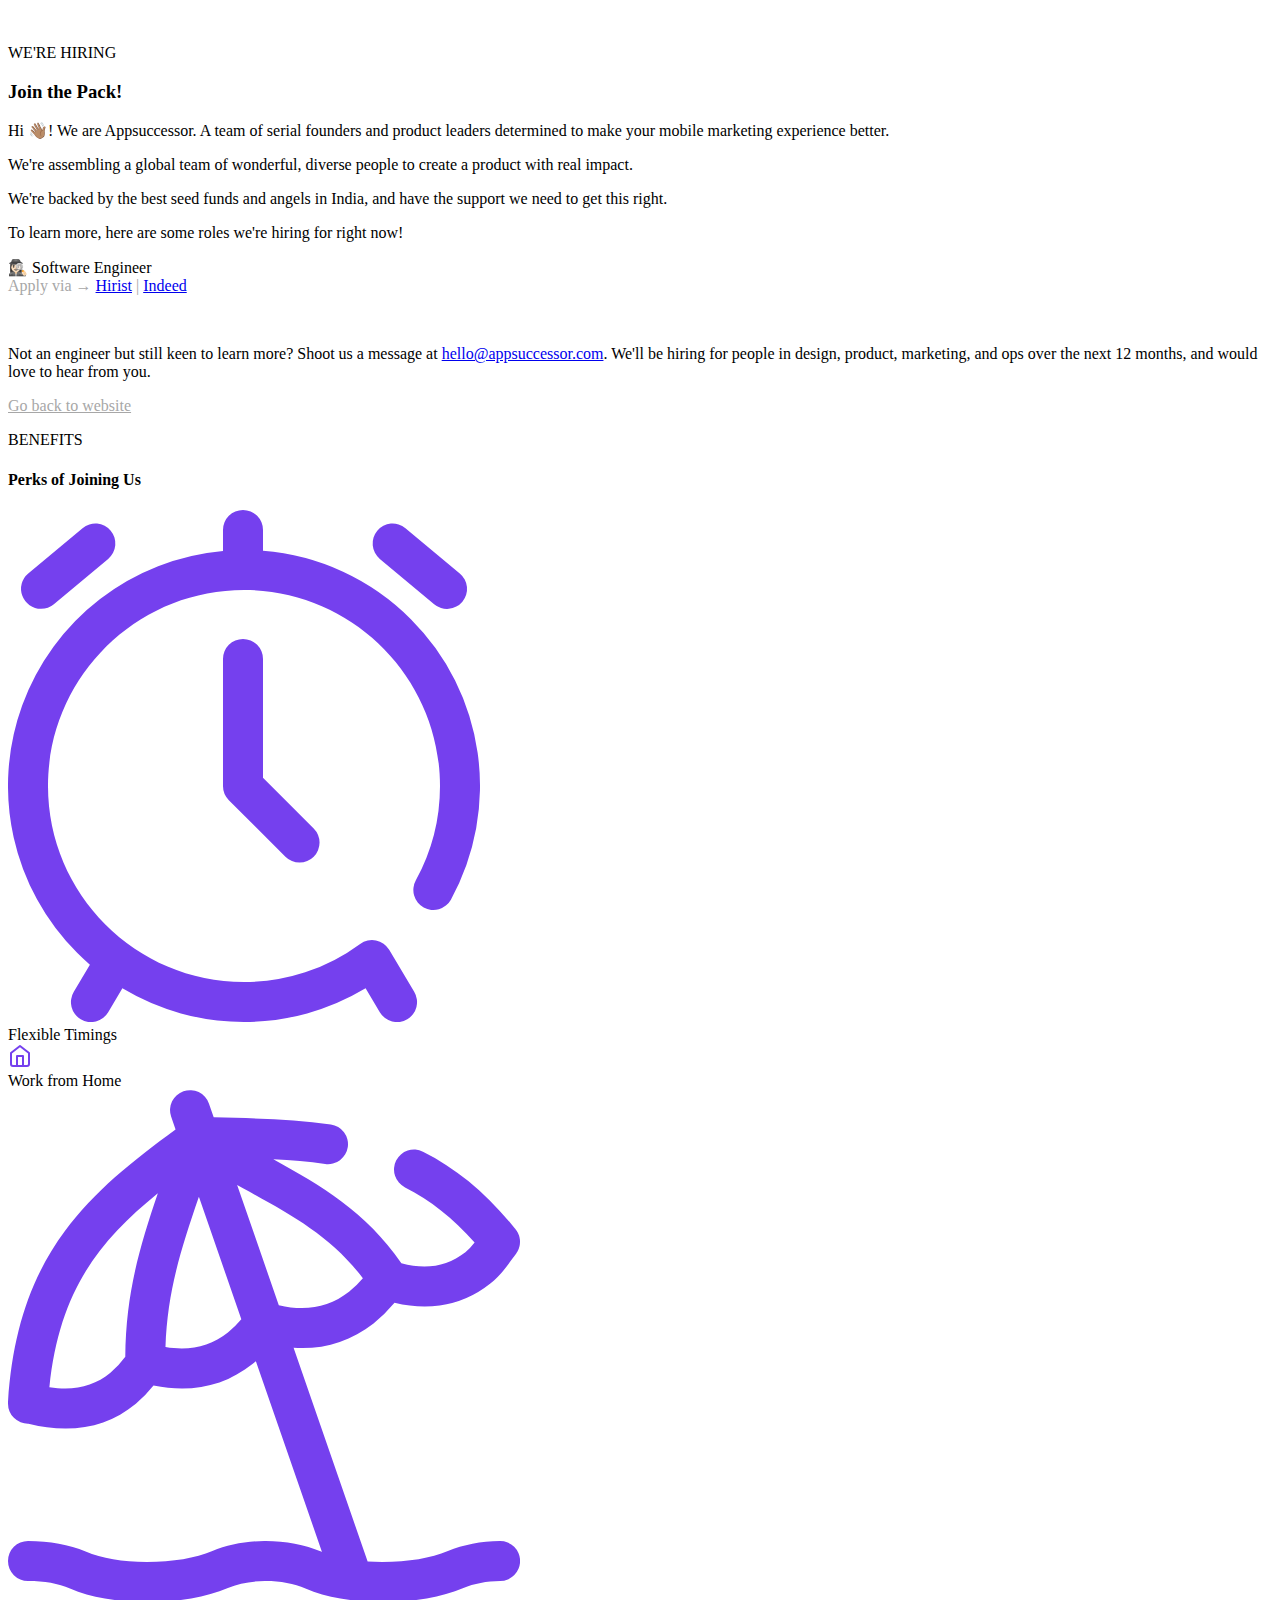
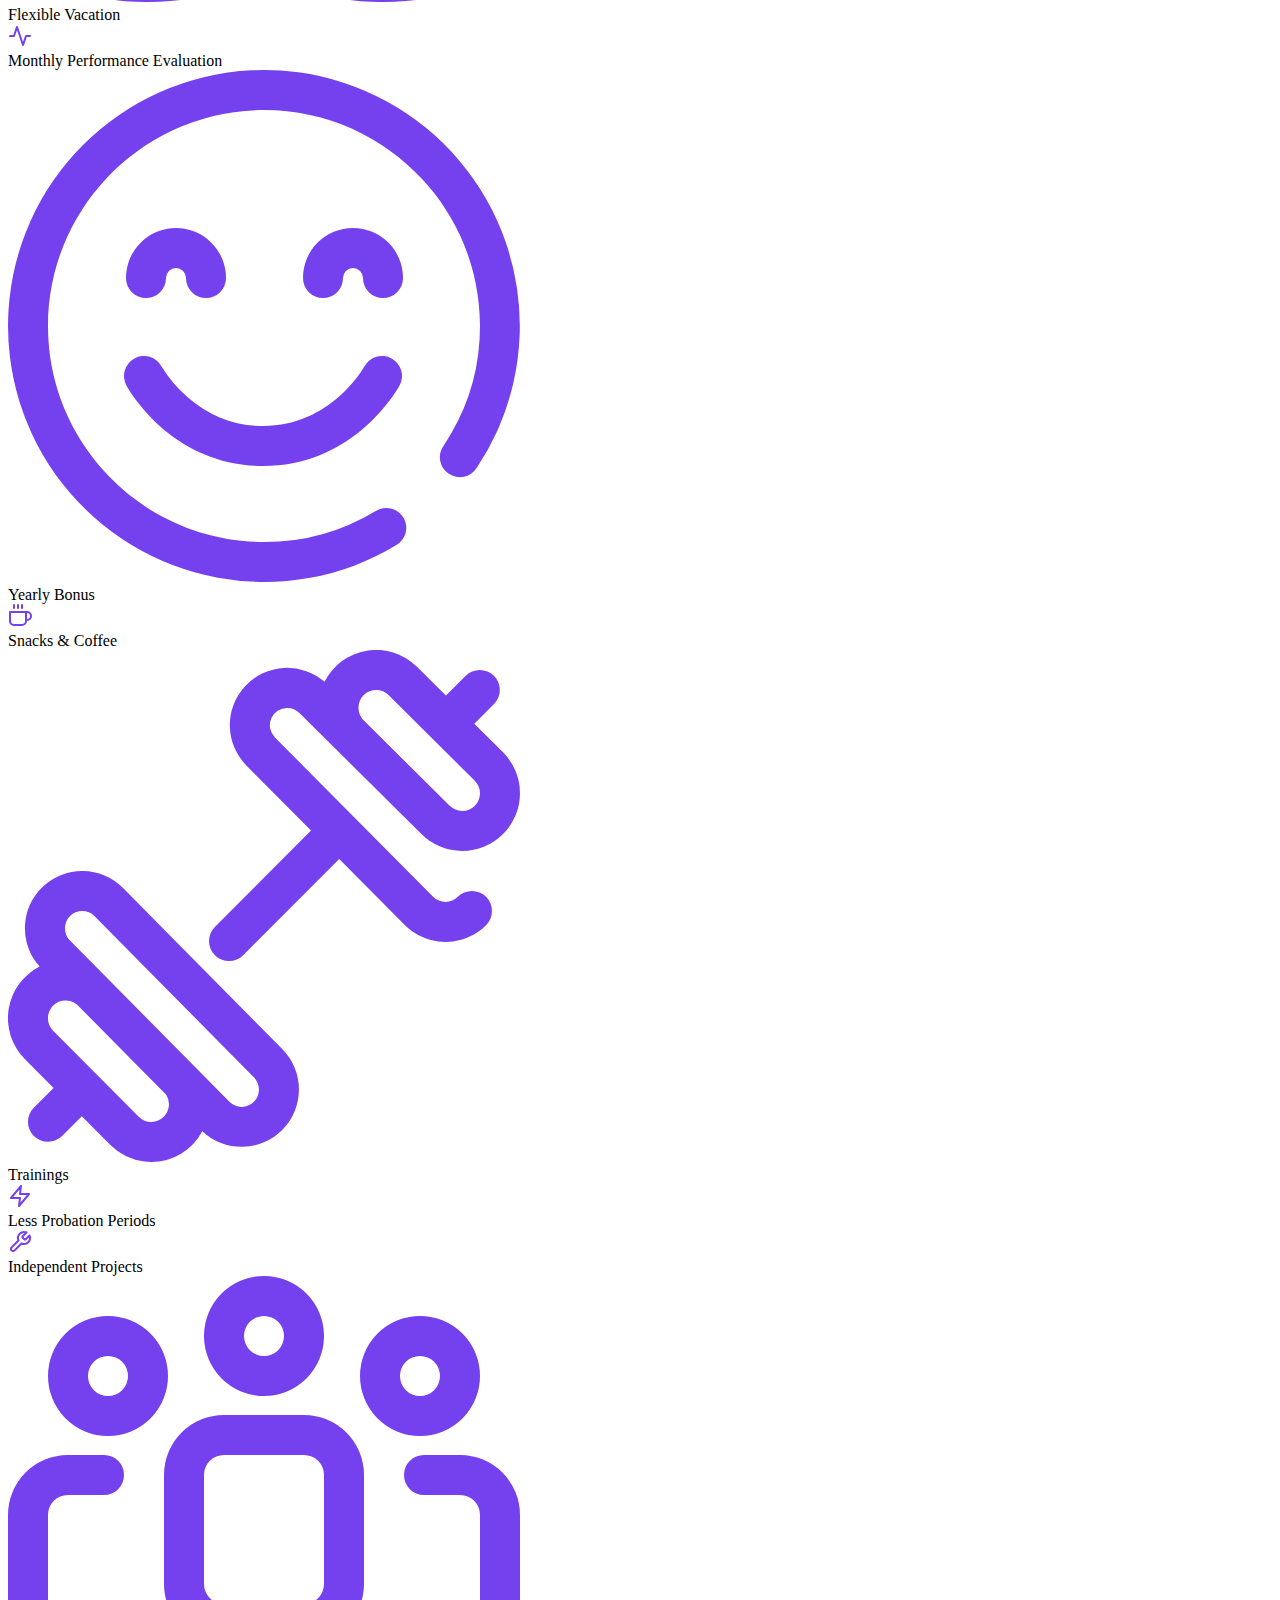
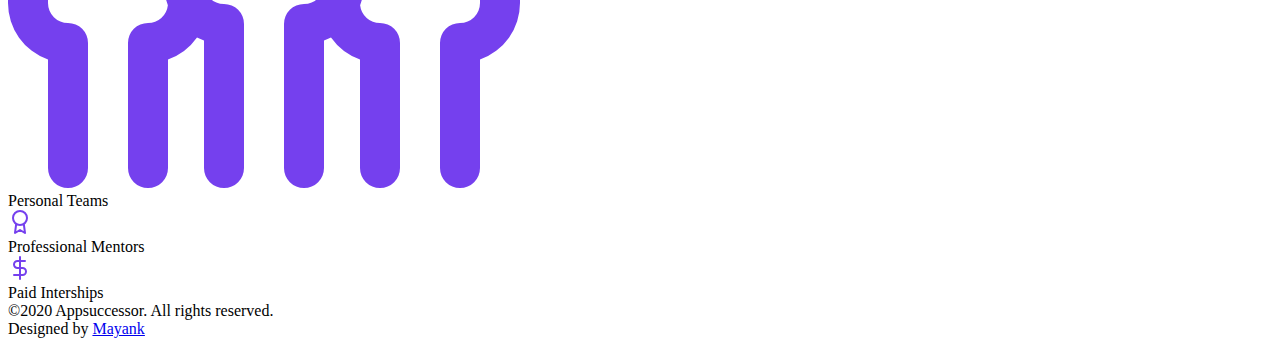
==== jobs.html @ a8750575 "Update jobs.html" ====
<!DOCTYPE html>

<html>
    <head>
        <meta charset="utf-8"/>
        <title>Appsuccessor</title>
        <meta content="Appsuccessor is the fastest way to target and engage audience. Rapidly generating revenue with our Data-Driven Analysis & AI Based Optimization - Top Converting Offers, On-Time High Payouts, Android/iOS Campaigns, Different Ad-Formats, Smart Campaign Links, Flexible Integration and much more." name="description"/>
        <meta content="Appsuccessor  - Mobile Marketing Agency" property="og:title"/>
        <meta content="Appsuccessor is the fastest way to target and engage audience. Rapidly generating revenue with our Data-Driven Analysis & AI Based Optimization - Top Converting Offers, On-Time High Payouts, Android/iOS Campaigns, Different Ad-Formats, Smart Campaign Links, Flexible Integration and much more." property="og:description"/>
        <meta content="width=device-width, initial-scale=1" name="viewport"/>
        <link href="css/ap-stylesheet.css" rel="stylesheet" type="text/css"/>
        <script type="text/javascript">
            WebFont.load({
                google: {
                    families: ["Varela Round:400", "Cabin:regular,500,500italic,600,600italic,700"]
                }
            });
        </script>
        <!--[if lt IE 9]><script src="https://cdnjs.cloudflare.com/ajax/libs/html5shiv/3.7.3/html5shiv.min.js" type="text/javascript"></script><![endif]-->
        <script type="text/javascript">
            !function(o, c) {
                var n = c.documentElement
                  , t = " w-mod-";
                n.className += t + "js",
                ("ontouchstart"in o || o.DocumentTouch && c instanceof DocumentTouch) && (n.className += t + "touch")
            }(window, document);
        </script>
        <link href="images/favicon.webp" rel="shortcut icon" type="image/x-icon"/>
    </head>
    <body>
        <header class="header-nav">
            <div class="lnd_navigation w-nav">
                
                <div class="nav01_container">
                    <div class="nav01_left">
                        <a href="index.html" class="nav01_logo w-nav-brand">
                            <img src="images/logo.svg" width="120" alt="" class="nav01_logo_image"></a>
                            </div>
                                                
                                                    
                </div>
            </div>
            <div class="lnd_navigation_mobile w-nav">
                <div class="nav01_container">
                    <div class="lnd_nav_left">
                            <a href="index.html" aria-current="page" class="nav01_logo w-nav-brand w--current">
                            <img src="images/logo.svg" width="130" alt="" class="lnd_logo_forest"/>
                            </a>
                    </div>
                    
                </div>
            </div>
        </header>
        <div id="S_Demo" class="lnd_heading">
            <div class="te05_avatar_wrap">
                <div class="te05_avatar"></div>
                <div class="te05_avatar_02"></div>
                <div class="te05_avatar_03"></div>
                <div class="te05_avatar_04"></div>
                <div class="te05_avatar_05"></div>
                <div class="te05_avatar_06"></div>
             </div>
        </div>


        <div class="c01">
            <div class="c01_container">
                <div class="c01_block">
                    <div class="c01_title">WE'RE HIRING</div>
                    <h3 class="c01_h3">
                        Join the Pack!</span>
                    </h3>
                    <p class="c01_paragraphB">
                        Hi 👋🏽! We are Appsuccessor. A team of serial founders and product leaders determined to make your mobile marketing experience better.
                    </p>

                    <p class="c01_paragraphM">
                        We're assembling a global team of wonderful, diverse people to create a product with real impact.
                    </p>
                    <p class="c01_paragraphM">
                       We're backed by the best seed funds and angels in India, and have the support we need to get this right.
                    </p>
                    <p class="c01_paragraphM">
                        To learn more, here are some roles we're hiring for right now!
                        <p class="c01_paragraphS">
                            🕵🏻‍♀️ Software Engineer<br>
                            <span style="color: #a7a7a7">Apply via →</style> 
                            <span style="color: #a7a7a7"><a href="https://www.hirist.com/j/appsuccessor-software-engineer-javapython-0-1-yrs-639704">Hirist</a></span> | 
                            <span style="color: #a7a7a7"><a href="https://www.indeed.co.in/job/software-engineer-a14e83ed7983f38f">Indeed</a></span>
                            </p>
                        </p>
                    </p>

                    <br>
                    <p class="c01_paragraph">
                        Not an engineer but still keen to learn more? Shoot us a message at <a href="mailto: hello@appsuccessor.com">hello@appsuccessor.com</a>. We'll be hiring for people in design, product, marketing, and ops over the next 12 months, and would love to hear from you.
                     </p> 
                     <p class="c01_paragraph">
                        <a href="mailto: hello@appsuccessor.com" style="color: #a7a7a7">Go back to website</a>
                     </p> 

                     
                </div>
            </div>
        </div>


        
        <div class="fe09">
            <div class="fe09_container">
                <div class="fe08_title_wrap">
                    <div class="fe09_title">BENEFITS</div>
                    <h4 class="fe09_h4">Perks of Joining Us</h4>
                </div>
                    <div class="fe09_wrap">
                        <div class="fe09_column">
                            <div class="fe09_item_wrap">
                                <img src="images/clock.svg" alt="" class="fe09_icon">
                                <div class="fe09_text">Flexible Timings</div>
                            </div>
                            <div class="fe09_item_wrap">
                                <img src="images/home.svg" alt="" class="fe09_icon">
                                <div class="fe09_text">Work from Home<br></div>
                            </div>
                            <div class="fe09_item_wrap">
                                <img src="images/umbrella.svg" alt="" class="fe09_icon">
                                <div class="fe09_text">Flexible Vacation<br></div>
                            </div>
                            <div class="fe09_item_wrap">
                                <img src="images/activity.svg" alt="" class="fe09_icon">
                                <div class="fe09_text">Monthly Performance Evaluation<br></div>
                            </div>
                        </div>
                        <div class="fe09_column">
                            <div class="fe09_item_wrap">
                            <img src="images/happy.svg" alt="" class="fe09_icon">
                            <div class="fe09_text">Yearly Bonus<br></div>
                        </div>
                        <div class="fe09_item_wrap">
                            <img src="images/coffee.svg" alt="" class="fe09_icon">
                            <div class="fe09_text">Snacks & Coffee<br></div>
                        </div>
                        <div class="fe09_item_wrap">
                            <img src="images/gym.svg" alt="" class="fe09_icon">
                            <div class="fe09_text">Trainings<br></div>
                        </div>
                        <div class="fe09_item_wrap">
                            <img src="images/zap.svg" alt="" class="fe09_icon">
                            <div class="fe09_text">Less Probation Periods<br></div>
                        </div>
                    </div>
                        <div class="fe09_column">
                            <div class="fe09_item_wrap">
                                <img src="images/tool.svg" alt="" class="fe09_icon">
                                <div class="fe09_text">Independent Projects<br></div>
                            </div>
                            <div class="fe09_item_wrap">
                                <img src="images/leader.svg" alt="" class="fe09_icon">
                                <div class="fe09_text">Personal Teams</div>
                            </div>
                            <div class="fe09_item_wrap">
                                <img src="images/award.svg" alt="" class="fe09_icon">
                                <div class="fe09_text">Professional Mentors<br></div>
                            </div>
                            <div class="fe09_item_wrap">
                                <img src="images/money.svg" alt="" class="fe09_icon">
                                <div class="fe09_text">Paid Interships<br></div>
                            </div>
                        </div>
                    </div>
                </div>
            </div>
        <div class="f09">
            <div class="f11_copy_text">©2020 Appsuccessor. All rights reserved.<br>Designed by <a href="www.behance.net/mynkdotpng" class="f11_copy_text">Mayank</a></div>
        </div>
        <!--[if lte IE 9]><script src="//cdnjs.cloudflare.com/ajax/libs/placeholders/3.0.2/placeholders.min.js"></script><![endif]-->
    </body>
</html>
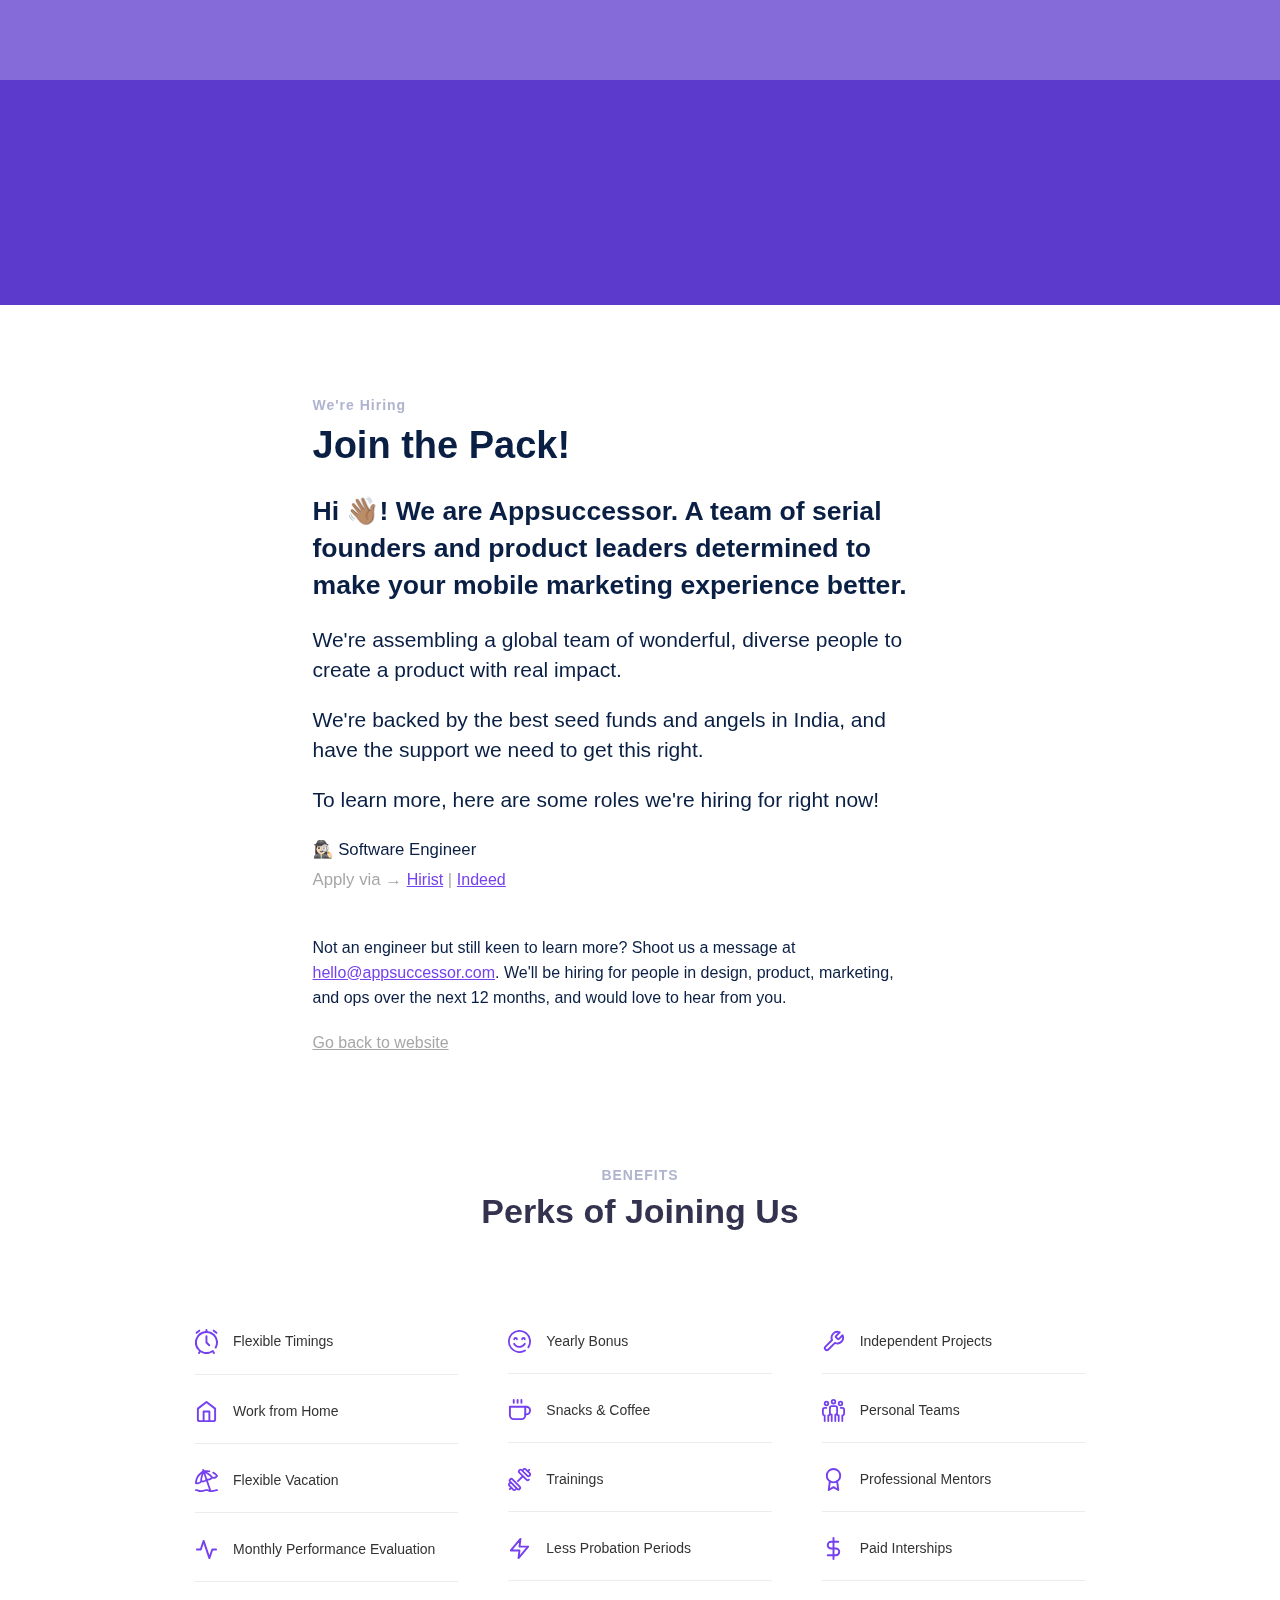
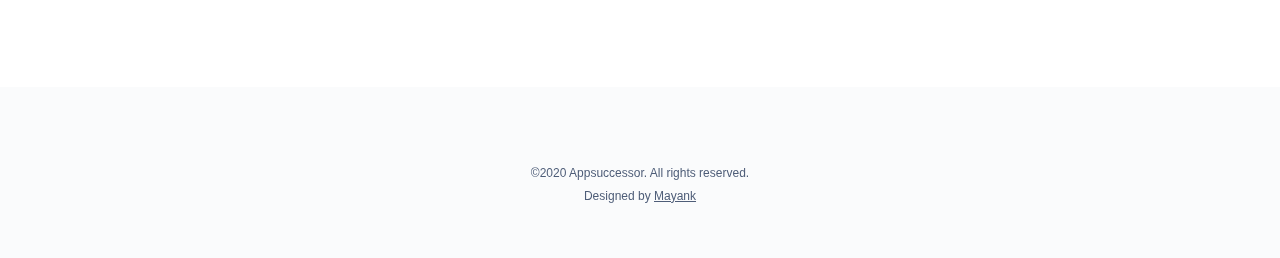
==== commit e4793ff8: "Update jobs.html" ====
--- a/jobs.html
+++ b/jobs.html
@@ -66,7 +66,7 @@
         <div class="c01">
             <div class="c01_container">
                 <div class="c01_block">
-                    <div class="c01_title">WE'RE HIRING</div>
+                    <div class="c01_title">We're Hiring</div>
                     <h3 class="c01_h3">
                         Join the Pack!</span>
                     </h3>
--- a/css/ap-stylesheet.css
+++ b/css/ap-stylesheet.css
@@ -0,0 +1,31296 @@
+
+html
+{
+  scroll-behavior: smooth;
+  font-family:sans-serif;
+  -ms-text-size-adjust:100%;
+  -webkit-text-size-adjust:100%
+}
+body
+{
+  margin:0}article,aside,details,figcaption,figure,footer,header,hgroup,main,menu,nav,section,summary{display:block}audio,canvas,progress,video{display:inline-block;vertical-align:baseline}audio:not([controls]){display:none;height:0}[hidden],template{display:none}a{background-color:transparent}a:active,a:hover{outline:0}abbr[title]{border-bottom:1px dotted}b,strong{font-weight:bold}dfn{font-style:italic}h1{font-size:2em;margin:.67em 0}mark{background:#ff0;color:#000}small{font-size:80%}sub,sup{font-size:75%;line-height:0;position:relative;vertical-align:baseline}sup{top:-0.5em}sub{bottom:-0.25em}img{border:0}svg:not(:root){overflow:hidden}figure{margin:1em 40px}hr{box-sizing:content-box;height:0}pre{overflow:auto}code,kbd,pre,samp{font-family:monospace,monospace;font-size:1em}button,input,optgroup,select,textarea{color:inherit;font:inherit;margin:0}button{overflow:visible}button,select{text-transform:none}button,html input[type="button"],input[type="reset"]{-webkit-appearance:button;cursor:pointer}button[disabled],html input[disabled]{cursor:default}button::-moz-focus-inner,input::-moz-focus-inner{border:0;padding:0}input{line-height:normal}input[type="checkbox"],input[type="radio"]{box-sizing:border-box;padding:0}input[type="number"]::-webkit-inner-spin-button,input[type="number"]::-webkit-outer-spin-button{height:auto}input[type="search"]{-webkit-appearance:none}input[type="search"]::-webkit-search-cancel-button,input[type="search"]::-webkit-search-decoration{-webkit-appearance:none}fieldset{border:1px solid #c0c0c0;margin:0 2px;padding:.35em .625em .75em}legend{border:0;padding:0}textarea{overflow:auto}optgroup{font-weight:bold}table{border-collapse:collapse;border-spacing:0}td,th{padding:0}
+
+/* ==========================================================================
+   Start of base Webflow CSS - If you're looking for some ultra-clean CSS, skip the boilerplate and see the unminified code below.
+   ========================================================================== */
+@font-face
+{
+  font-family: 'Material Icons';
+  font-style: normal;
+  font-weight: 400;
+  src: url(https://fonts.gstatic.com/s/materialicons/v55/flUhRq6tzZclQEJ-Vdg-IuiaDsNc.woff2) format('woff2');
+}
+[class^="w-icon-"],
+[class*=" w-icon-"]
+{
+  font-family:'webflow-icons' !important;speak:none;
+  font-style:normal;
+  font-weight:normal;
+  font-variant:normal;
+  text-transform:none;
+  line-height:1;
+  -webkit-font-smoothing:antialiased;
+  -moz-osx-font-smoothing:grayscale
+}
+.w-icon-slider-right:before{content:"\e600"}
+.w-icon-slider-left:before{content:"\e601"}
+.w-icon-nav-menu:before{content:"\e602"}
+.w-icon-arrow-down:before,
+.w-icon-dropdown-toggle:before{content:"\e603"}
+.w-icon-file-upload-remove:before{content:"\e900"}
+.w-icon-file-upload-icon:before{content:"\e903"}
+*
+{
+  -webkit-box-sizing:border-box;-moz-box-sizing:border-box;box-sizing:border-box
+}
+html{height:100%}
+body{margin:0;min-height:100%;background-color:#fff;font-family:Arial,sans-serif;font-size:14px;line-height:20px;color:#333}
+img{max-width:100%;vertical-align:middle;display:inline-block}
+html.w-mod-touch *{background-attachment:scroll !important}
+.w-block{display:block}
+.w-inline-block{max-width:100%;display:inline-block}
+.w-clearfix:before,
+.w-clearfix:after{content:" ";display:table;grid-column-start:1;grid-row-start:1;grid-column-end:2;grid-row-end:2}
+.w-clearfix:after{clear:both}
+.w-hidden{display:none}
+.w-button{display:inline-block;padding:9px 15px;background-color:#3898EC;color:white;border:0;line-height:inherit;text-decoration:none;cursor:pointer;border-radius:0}input.w-button{-webkit-appearance:button}html[data-w-dynpage] [data-w-cloak]{color:transparent !important}.w-webflow-badge,.w-webflow-badge *{position:static;left:auto;top:auto;right:auto;bottom:auto;z-index:auto;display:block;visibility:visible;overflow:visible;overflow-x:visible;overflow-y:visible;box-sizing:border-box;width:auto;height:auto;max-height:none;max-width:none;min-height:0;min-width:0;margin:0;padding:0;float:none;clear:none;border:0 none transparent;border-radius:0;background:none;background-image:none;background-position:0 0;background-size:auto auto;background-repeat:repeat;background-origin:padding-box;background-clip:border-box;background-attachment:scroll;background-color:transparent;box-shadow:none;opacity:1;transform:none;transition:none;direction:ltr;font-family:inherit;font-weight:inherit;color:inherit;font-size:inherit;line-height:inherit;font-style:inherit;font-variant:inherit;text-align:inherit;letter-spacing:inherit;text-decoration:inherit;text-indent:0;text-transform:inherit;list-style-type:disc;text-shadow:none;font-smoothing:auto;vertical-align:baseline;cursor:inherit;white-space:inherit;word-break:normal;word-spacing:normal;word-wrap:normal}.w-webflow-badge{position:fixed !important;display:inline-block !important;visibility:visible !important;z-index:2147483647 !important;top:auto !important;right:12px !important;bottom:12px !important;left:auto !important;color:#AAADB0 !important;background-color:#fff !important;border-radius:3px !important;padding:6px 8px 6px 6px !important;font-size:12px !important;opacity:1 !important;line-height:14px !important;text-decoration:none !important;transform:none !important;margin:0 !important;width:auto !important;height:auto !important;overflow:visible !important;white-space:nowrap;box-shadow:0 0 0 1px rgba(0,0,0,0.1),0 1px 3px rgba(0,0,0,0.1);cursor:pointer}.w-webflow-badge>img{display:inline-block !important;visibility:visible !important;opacity:1 !important;vertical-align:middle !important}h1,h2,h3,h4,h5,h6{font-weight:bold;margin-bottom:10px}h1{font-size:38px;line-height:44px;margin-top:20px}h2{font-size:32px;line-height:36px;margin-top:20px}h3{font-size:24px;line-height:30px;margin-top:20px}h4{font-size:18px;line-height:24px;margin-top:10px}h5{font-size:14px;line-height:20px;margin-top:10px}h6{font-size:12px;line-height:18px;margin-top:10px}p{margin-top:0;margin-bottom:10px}blockquote{margin:0 0 10px 0;padding:10px 20px;border-left:5px solid #E2E2E2;font-size:18px;line-height:22px}figure{margin:0;margin-bottom:10px}figcaption{margin-top:5px;text-align:center}ul,ol{margin-top:0;margin-bottom:10px;padding-left:40px}.w-list-unstyled{padding-left:0;list-style:none}.w-embed:before,.w-embed:after{content:" ";display:table;grid-column-start:1;grid-row-start:1;grid-column-end:2;grid-row-end:2}.w-embed:after{clear:both}.w-video{width:100%;position:relative;padding:0}.w-video iframe,.w-video object,.w-video embed{position:absolute;top:0;left:0;width:100%;height:100%}fieldset{padding:0;margin:0;border:0}button,html input[type="button"],input[type="reset"]{border:0;cursor:pointer;-webkit-appearance:button}.w-form{margin:0 0 15px}.w-form-done{display:none;padding:20px;text-align:center;background-color:#dddddd}.w-form-fail{display:none;margin-top:10px;padding:10px;background-color:#ffdede}label{display:block;margin-bottom:5px;font-weight:bold}.w-input,.w-select{display:block;width:100%;height:38px;padding:8px 12px;margin-bottom:10px;font-size:14px;line-height:1.42857143;color:#333333;vertical-align:middle;background-color:#ffffff;border:1px solid #cccccc}.w-input:-moz-placeholder,.w-select:-moz-placeholder{color:#999}.w-input::-moz-placeholder,.w-select::-moz-placeholder{color:#999;opacity:1}.w-input:-ms-input-placeholder,.w-select:-ms-input-placeholder{color:#999}.w-input::-webkit-input-placeholder,.w-select::-webkit-input-placeholder{color:#999}.w-input:focus,.w-select:focus{border-color:#3898EC;outline:0}.w-input[disabled],.w-select[disabled],.w-input[readonly],.w-select[readonly],fieldset[disabled] .w-input,fieldset[disabled] .w-select{cursor:not-allowed;background-color:#eeeeee}textarea.w-input,textarea.w-select{height:auto}.w-select{background-color:#f3f3f3}.w-select[multiple]{height:auto}.w-form-label{display:inline-block;cursor:pointer;font-weight:normal;margin-bottom:0}.w-radio{display:block;margin-bottom:5px;padding-left:20px}.w-radio:before,.w-radio:after{content:" ";display:table;grid-column-start:1;grid-row-start:1;grid-column-end:2;grid-row-end:2}.w-radio:after{clear:both}.w-radio-input{margin:4px 0 0;margin-top:1px \9;line-height:normal;float:left;margin-left:-20px}.w-radio-input{margin-top:3px}.w-file-upload{display:block;margin-bottom:10px}.w-file-upload-input{width:.1px;height:.1px;opacity:0;overflow:hidden;position:absolute;z-index:-100}.w-file-upload-default,.w-file-upload-uploading,.w-file-upload-success{display:inline-block;color:#333333}.w-file-upload-error{display:block;margin-top:10px}.w-file-upload-default.w-hidden,.w-file-upload-uploading.w-hidden,.w-file-upload-error.w-hidden,.w-file-upload-success.w-hidden{display:none}.w-file-upload-uploading-btn{display:flex;font-size:14px;font-weight:normal;cursor:pointer;margin:0;padding:8px 12px;border:1px solid #cccccc;background-color:#fafafa}.w-file-upload-file{display:flex;flex-grow:1;justify-content:space-between;margin:0;padding:8px 9px 8px 11px;border:1px solid #cccccc;background-color:#fafafa}.w-file-upload-file-name{font-size:14px;font-weight:normal;display:block}.w-file-remove-link{margin-top:3px;margin-left:10px;width:auto;height:auto;padding:3px;display:block;cursor:pointer}.w-icon-file-upload-remove{margin:auto;font-size:10px}.w-file-upload-error-msg{display:inline-block;color:#ea384c;padding:2px 0}.w-file-upload-info{display:inline-block;line-height:38px;padding:0 12px}.w-file-upload-label{display:inline-block;font-size:14px;font-weight:normal;cursor:pointer;margin:0;padding:8px 12px;border:1px solid #cccccc;background-color:#fafafa}.w-icon-file-upload-icon,.w-icon-file-upload-uploading{display:inline-block;margin-right:8px;width:20px}.w-icon-file-upload-uploading{height:20px}.w-container{margin-left:auto;margin-right:auto;max-width:940px}.w-container:before,.w-container:after{content:" ";display:table;grid-column-start:1;grid-row-start:1;grid-column-end:2;grid-row-end:2}.w-container:after{clear:both}.w-container .w-row{margin-left:-10px;margin-right:-10px}.w-row:before,.w-row:after{content:" ";display:table;grid-column-start:1;grid-row-start:1;grid-column-end:2;grid-row-end:2}.w-row:after{clear:both}.w-row .w-row{margin-left:0;margin-right:0}.w-col{position:relative;float:left;width:100%;min-height:1px;padding-left:10px;padding-right:10px}.w-col .w-col{padding-left:0;padding-right:0}.w-col-1{width:8.33333333%}.w-col-2{width:16.66666667%}.w-col-3{width:25%}.w-col-4{width:33.33333333%}.w-col-5{width:41.66666667%}.w-col-6{width:50%}.w-col-7{width:58.33333333%}.w-col-8{width:66.66666667%}.w-col-9{width:75%}.w-col-10{width:83.33333333%}.w-col-11{width:91.66666667%}.w-col-12{width:100%}.w-hidden-main{display:none !important}@media screen and (max-width:991px){.w-container{max-width:728px}.w-hidden-main{display:inherit !important}.w-hidden-medium{display:none !important}.w-col-medium-1{width:8.33333333%}.w-col-medium-2{width:16.66666667%}.w-col-medium-3{width:25%}.w-col-medium-4{width:33.33333333%}.w-col-medium-5{width:41.66666667%}.w-col-medium-6{width:50%}.w-col-medium-7{width:58.33333333%}.w-col-medium-8{width:66.66666667%}.w-col-medium-9{width:75%}.w-col-medium-10{width:83.33333333%}.w-col-medium-11{width:91.66666667%}.w-col-medium-12{width:100%}.w-col-stack{width:100%;left:auto;right:auto}}@media screen and (max-width:767px){.w-hidden-main{display:inherit !important}.w-hidden-medium{display:inherit !important}.w-hidden-small{display:none !important}.w-row,.w-container .w-row{margin-left:0;margin-right:0}.w-col{width:100%;left:auto;right:auto}.w-col-small-1{width:8.33333333%}.w-col-small-2{width:16.66666667%}.w-col-small-3{width:25%}.w-col-small-4{width:33.33333333%}.w-col-small-5{width:41.66666667%}.w-col-small-6{width:50%}.w-col-small-7{width:58.33333333%}.w-col-small-8{width:66.66666667%}.w-col-small-9{width:75%}.w-col-small-10{width:83.33333333%}.w-col-small-11{width:91.66666667%}.w-col-small-12{width:100%}}@media screen and (max-width:479px){.w-container{max-width:none}.w-hidden-main{display:inherit !important}.w-hidden-medium{display:inherit !important}.w-hidden-small{display:inherit !important}.w-hidden-tiny{display:none !important}.w-col{width:100%}.w-col-tiny-1{width:8.33333333%}.w-col-tiny-2{width:16.66666667%}.w-col-tiny-3{width:25%}.w-col-tiny-4{width:33.33333333%}.w-col-tiny-5{width:41.66666667%}.w-col-tiny-6{width:50%}.w-col-tiny-7{width:58.33333333%}.w-col-tiny-8{width:66.66666667%}.w-col-tiny-9{width:75%}.w-col-tiny-10{width:83.33333333%}.w-col-tiny-11{width:91.66666667%}.w-col-tiny-12{width:100%}}.w-widget{position:relative}.w-widget-map{width:100%;height:400px}.w-widget-map label{width:auto;display:inline}.w-widget-map img{max-width:inherit}.w-widget-map .gm-style-iw{text-align:center}.w-widget-map .gm-style-iw>button{display:none !important}.w-widget-twitter{overflow:hidden}.w-widget-twitter-count-shim{display:inline-block;vertical-align:top;position:relative;width:28px;height:20px;text-align:center;background:white;border:#758696 solid 1px;border-radius:3px}.w-widget-twitter-count-shim *{pointer-events:none;-webkit-user-select:none;-moz-user-select:none;-ms-user-select:none;user-select:none}.w-widget-twitter-count-shim .w-widget-twitter-count-inner{position:relative;font-size:15px;line-height:12px;text-align:center;color:#999;font-family:serif}.w-widget-twitter-count-shim .w-widget-twitter-count-clear{position:relative;display:block}.w-widget-twitter-count-shim
+.w--large{width:36px;height:28px}.w-widget-twitter-count-shim.w--large .w-widget-twitter-count-inner{font-size:18px;line-height:18px}
+.w-widget-twitter-count-shim:not(.w--vertical){margin-left:5px;margin-right:8px}.w-widget-twitter-count-shim:not(.w--vertical).w--large{margin-left:6px}.w-widget-twitter-count-shim:not(.w--vertical):before,.w-widget-twitter-count-shim:not(.w--vertical):after{top:50%;left:0;border:solid transparent;content:" ";height:0;width:0;position:absolute;pointer-events:none}.w-widget-twitter-count-shim:not(.w--vertical):before{border-color:rgba(117,134,150,0);border-right-color:#5d6c7b;border-width:4px;margin-left:-9px;margin-top:-4px}.w-widget-twitter-count-shim:not(.w--vertical).w--large:before{border-width:5px;margin-left:-10px;margin-top:-5px}.w-widget-twitter-count-shim:not(.w--vertical):after{border-color:rgba(255,255,255,0);border-right-color:white;border-width:4px;margin-left:-8px;margin-top:-4px}.w-widget-twitter-count-shim:not(.w--vertical).w--large:after{border-width:5px;margin-left:-9px;margin-top:-5px}.w-widget-twitter-count-shim.w--vertical{width:61px;height:33px;margin-bottom:8px}.w-widget-twitter-count-shim.w--vertical:before,.w-widget-twitter-count-shim.w--vertical:after{top:100%;left:50%;border:solid transparent;content:" ";height:0;width:0;position:absolute;pointer-events:none}.w-widget-twitter-count-shim.w--vertical:before{border-color:rgba(117,134,150,0);border-top-color:#5d6c7b;border-width:5px;margin-left:-5px}.w-widget-twitter-count-shim.w--vertical:after{border-color:rgba(255,255,255,0);border-top-color:white;border-width:4px;margin-left:-4px}.w-widget-twitter-count-shim.w--vertical .w-widget-twitter-count-inner{font-size:18px;line-height:22px}.w-widget-twitter-count-shim.w--vertical.w--large{width:76px}.w-widget-gplus{overflow:hidden}.w-background-video{position:relative;overflow:hidden;height:500px;color:white}.w-background-video>video{background-size:cover;background-position:50% 50%;position:absolute;margin:auto;width:100%;height:100%;right:-100%;bottom:-100%;top:-100%;left:-100%;object-fit:cover;z-index:-100}.w-background-video>video::-webkit-media-controls-start-playback-button{display:none !important;-webkit-appearance:none}.w-slider{position:relative;height:300px;text-align:center;background:#dddddd;clear:both;-webkit-tap-highlight-color:rgba(0,0,0,0);tap-highlight-color:rgba(0,0,0,0)}.w-slider-mask{position:relative;display:block;overflow:hidden;z-index:1;left:0;right:0;height:100%;white-space:nowrap}.w-slide{position:relative;display:inline-block;vertical-align:top;width:100%;height:100%;white-space:normal;text-align:left}.w-slider-nav{position:absolute;z-index:2;top:auto;right:0;bottom:0;left:0;margin:auto;padding-top:10px;height:40px;text-align:center;-webkit-tap-highlight-color:rgba(0,0,0,0);tap-highlight-color:rgba(0,0,0,0)}.w-slider-nav.w-round>div{border-radius:100%}.w-slider-nav.w-num>div{width:auto;height:auto;padding:.2em .5em;font-size:inherit;line-height:inherit}.w-slider-nav.w-shadow>div{box-shadow:0 0 3px rgba(51,51,51,0.4)}.w-slider-nav-invert{color:#fff}.w-slider-nav-invert>div{background-color:rgba(34,34,34,0.4)}.w-slider-nav-invert>div.w-active{background-color:#222}.w-slider-dot{position:relative;display:inline-block;width:1em;height:1em;background-color:rgba(255,255,255,0.4);cursor:pointer;margin:0 3px .5em;transition:background-color 100ms,color 100ms}.w-slider-dot.w-active{background-color:#fff}.w-slider-arrow-left,.w-slider-arrow-right{position:absolute;width:80px;top:0;right:0;bottom:0;left:0;margin:auto;cursor:pointer;overflow:hidden;color:white;font-size:40px;-webkit-tap-highlight-color:rgba(0,0,0,0);tap-highlight-color:rgba(0,0,0,0);-webkit-user-select:none;-moz-user-select:none;-ms-user-select:none;user-select:none}.w-slider-arrow-left [class^="w-icon-"],.w-slider-arrow-right [class^="w-icon-"],.w-slider-arrow-left [class*=" w-icon-"],.w-slider-arrow-right [class*=" w-icon-"]{position:absolute}.w-slider-arrow-left{z-index:3;right:auto}.w-slider-arrow-right{z-index:4;left:auto}.w-icon-slider-left,.w-icon-slider-right{top:0;right:0;bottom:0;left:0;margin:auto;width:1em;height:1em}.w-dropdown{display:inline-block;position:relative;text-align:left;margin-left:auto;margin-right:auto;z-index:900}.w-dropdown-btn,.w-dropdown-toggle,.w-dropdown-link{position:relative;vertical-align:top;text-decoration:none;color:#222222;padding:20px;text-align:left;margin-left:auto;margin-right:auto;white-space:nowrap}.w-dropdown-toggle{-webkit-user-select:none;-moz-user-select:none;-ms-user-select:none;user-select:none;display:inline-block;cursor:pointer;padding-right:40px}.w-icon-dropdown-toggle{position:absolute;top:0;right:0;bottom:0;margin:auto;margin-right:20px;width:1em;height:1em}.w-dropdown-list{position:absolute;background:#dddddd;display:none;min-width:100%}.w-dropdown-list.w--open{display:block}.w-dropdown-link{padding:10px 20px;display:block;color:#222222}.w-dropdown-link.w--current{color:#0082f3}@media screen and (max-width:767px){.w-nav-brand{padding-left:10px}}.w-lightbox-backdrop{color:#000;cursor:auto;font-family:serif;font-size:medium;font-style:normal;font-variant:normal;font-weight:normal;letter-spacing:normal;line-height:normal;list-style:disc;text-align:start;text-indent:0;text-shadow:none;text-transform:none;visibility:visible;white-space:normal;word-break:normal;word-spacing:normal;word-wrap:normal;position:fixed;top:0;right:0;bottom:0;left:0;color:#fff;font-family:"Helvetica Neue",Helvetica,Ubuntu,"Segoe UI",Verdana,sans-serif;font-size:17px;line-height:1.2;font-weight:300;text-align:center;background:rgba(0,0,0,0.9);z-index:2000;outline:0;opacity:0;-webkit-user-select:none;-moz-user-select:none;-ms-user-select:none;-webkit-tap-highlight-color:transparent;-webkit-transform:translate(0, 0)}.w-lightbox-backdrop,.w-lightbox-container{height:100%;overflow:auto;-webkit-overflow-scrolling:touch}.w-lightbox-content{position:relative;height:100vh;overflow:hidden}.w-lightbox-view{position:absolute;width:100vw;height:100vh;opacity:0}.w-lightbox-view:before{content:"";height:100vh}.w-lightbox-group,.w-lightbox-group .w-lightbox-view,.w-lightbox-group .w-lightbox-view:before{height:86vh}.w-lightbox-frame,.w-lightbox-view:before{display:inline-block;vertical-align:middle}.w-lightbox-figure{position:relative;margin:0}.w-lightbox-group .w-lightbox-figure{cursor:pointer}.w-lightbox-img{width:auto;height:auto;max-width:none}.w-lightbox-image{display:block;float:none;max-width:100vw;max-height:100vh}.w-lightbox-group .w-lightbox-image{max-height:86vh}.w-lightbox-caption{position:absolute;right:0;bottom:0;left:0;padding:.5em 1em;background:rgba(0,0,0,0.4);text-align:left;text-overflow:ellipsis;white-space:nowrap;overflow:hidden}.w-lightbox-embed{position:absolute;top:0;right:0;bottom:0;left:0;width:100%;height:100%}.w-lightbox-control{position:absolute;top:0;width:4em;background-size:24px;background-repeat:no-repeat;background-position:center;cursor:pointer;-webkit-transition:all .3s;transition:all .3s}.w-lightbox-left{display:none;bottom:0;left:0;background-image:url("[data-uri]")}.w-lightbox-right{display:none;right:0;bottom:0;background-image:url("[data-uri]")}.w-lightbox-close{right:0;height:2.6em;background-image:url("[data-uri]");background-size:18px}.w-lightbox-strip{position:absolute;bottom:0;left:0;right:0;padding:0 1vh;line-height:0;white-space:nowrap;overflow-x:auto;overflow-y:hidden}.w-lightbox-item{display:inline-block;width:10vh;padding:2vh 1vh;box-sizing:content-box;cursor:pointer;-webkit-transform:translate3d(0, 0, 0)}.w-lightbox-active{opacity:.3}.w-lightbox-thumbnail{position:relative;height:10vh;background:#222;overflow:hidden}.w-lightbox-thumbnail-image{position:absolute;top:0;left:0}.w-lightbox-thumbnail .w-lightbox-tall{top:50%;width:100%;-webkit-transform:translate(0, -50%);-ms-transform:translate(0, -50%);transform:translate(0, -50%)}.w-lightbox-thumbnail .w-lightbox-wide{left:50%;height:100%;-webkit-transform:translate(-50%, 0);-ms-transform:translate(-50%, 0);transform:translate(-50%, 0)}.w-lightbox-spinner{position:absolute;top:50%;left:50%;box-sizing:border-box;width:40px;height:40px;margin-top:-20px;margin-left:-20px;border:5px solid rgba(0,0,0,0.4);border-radius:50%;-webkit-animation:spin .8s infinite linear;animation:spin .8s infinite linear}.w-lightbox-spinner:after{content:"";position:absolute;top:-4px;right:-4px;bottom:-4px;left:-4px;border:3px solid transparent;border-bottom-color:#fff;border-radius:50%}.w-lightbox-hide{display:none}.w-lightbox-noscroll{overflow:hidden}@media (min-width:768px){.w-lightbox-content{height:96vh;margin-top:2vh}.w-lightbox-view,.w-lightbox-view:before{height:96vh}.w-lightbox-group,.w-lightbox-group .w-lightbox-view,.w-lightbox-group .w-lightbox-view:before{height:84vh}.w-lightbox-image{max-width:96vw;max-height:96vh}.w-lightbox-group .w-lightbox-image{max-width:82.3vw;max-height:84vh}.w-lightbox-left,.w-lightbox-right{display:block;opacity:.5}.w-lightbox-close{opacity:.8}.w-lightbox-control:hover{opacity:1}}.w-lightbox-inactive,.w-lightbox-inactive:hover{opacity:0}
+.w-richtext:before,.w-richtext:after{content:" ";display:table;grid-column-start:1;grid-row-start:1;grid-column-end:2;grid-row-end:2}
+.w-richtext:after{clear:both}
+.w-richtext[contenteditable="true"]:before,
+.w-richtext[contenteditable="true"]:after{white-space:initial}
+.w-richtext ol,
+.w-richtext ul{overflow:hidden}
+.w-richtext 
+.w-richtext-figure-selected
+.w-richtext-figure-type-video div:after,
+.w-richtext 
+.w-richtext-figure-selected[data-rt-type="video"] div:after{outline:2px solid #2895f7}
+.w-richtext 
+.w-richtext-figure-selected
+.w-richtext-figure-type-image div,
+.w-richtext 
+.w-richtext-figure-selected[data-rt-type="image"] div{outline:2px solid #2895f7}
+.w-richtext figure
+.w-richtext-figure-type-video>div:after,
+.w-richtext figure[data-rt-type="video"]>div:after{content:'';position:absolute;display:none;left:0;top:0;right:0;bottom:0}
+.w-richtext figure{position:relative;max-width:60%}.w-richtext figure>div:before{cursor:default !important}.w-richtext figure img{width:100%}.w-richtext figure figcaption.w-richtext-figcaption-placeholder{opacity:.6}.w-richtext figure div{font-size:0;color:transparent}.w-richtext figure.w-richtext-figure-type-image,.w-richtext figure[data-rt-type="image"]{display:table}.w-richtext figure.w-richtext-figure-type-image>div,.w-richtext figure[data-rt-type="image"]>div{display:inline-block}.w-richtext figure.w-richtext-figure-type-image>figcaption,.w-richtext figure[data-rt-type="image"]>figcaption{display:table-caption;caption-side:bottom}.w-richtext figure.w-richtext-figure-type-video,.w-richtext figure[data-rt-type="video"]{width:60%;height:0}.w-richtext figure.w-richtext-figure-type-video iframe,.w-richtext figure[data-rt-type="video"] iframe{position:absolute;top:0;left:0;width:100%;height:100%}.w-richtext figure.w-richtext-figure-type-video>div,.w-richtext figure[data-rt-type="video"]>div{width:100%}.w-richtext figure.w-richtext-align-center{margin-right:auto;margin-left:auto;clear:both}.w-richtext figure.w-richtext-align-center.w-richtext-figure-type-image>div,.w-richtext figure.w-richtext-align-center[data-rt-type="image"]>div{max-width:100%}.w-richtext figure.w-richtext-align-normal{clear:both}.w-richtext figure.w-richtext-align-fullwidth{width:100%;max-width:100%;text-align:center;clear:both;display:block;margin-right:auto;margin-left:auto}.w-richtext figure.w-richtext-align-fullwidth>div{display:inline-block;padding-bottom:inherit}.w-richtext figure.w-richtext-align-fullwidth>figcaption{display:block}.w-richtext figure.w-richtext-align-floatleft{float:left;margin-right:15px;clear:none}.w-richtext figure.w-richtext-align-floatright{float:right;margin-left:15px;clear:none}.w-nav{position:relative;background:#dddddd;z-index:1000}.w-nav:before,.w-nav:after{content:" ";display:table;grid-column-start:1;grid-row-start:1;grid-column-end:2;grid-row-end:2}.w-nav:after{clear:both}.w-nav-brand{position:relative;float:left;text-decoration:none;color:#333333}.w-nav-link{position:relative;display:inline-block;vertical-align:top;text-decoration:none;color:#222222;padding:20px;text-align:left;margin-left:auto;margin-right:auto}.w-nav-link.w--current{color:#0082f3}.w-nav-menu{position:relative;float:right}[data-nav-menu-open]{display:block !important;position:absolute;top:100%;left:0;right:0;background:#C8C8C8;text-align:center;overflow:visible;min-width:200px}.w--nav-link-open{display:block;position:relative}.w-nav-overlay{position:absolute;overflow:hidden;display:none;top:100%;left:0;right:0;width:100%}.w-nav-overlay [data-nav-menu-open]{top:0}.w-nav[data-animation="over-left"] .w-nav-overlay{width:auto}.w-nav[data-animation="over-left"] .w-nav-overlay,.w-nav[data-animation="over-left"] [data-nav-menu-open]{right:auto;z-index:1;top:0}.w-nav[data-animation="over-right"] .w-nav-overlay{width:auto}.w-nav[data-animation="over-right"] .w-nav-overlay,.w-nav[data-animation="over-right"] [data-nav-menu-open]{left:auto;z-index:1;top:0}.w-nav-button{position:relative;float:right;padding:18px;font-size:24px;display:none;cursor:pointer;-webkit-tap-highlight-color:rgba(0,0,0,0);tap-highlight-color:rgba(0,0,0,0);-webkit-user-select:none;-moz-user-select:none;-ms-user-select:none;user-select:none}.w-nav-button.w--open{background-color:#C8C8C8;color:white}.w-nav[data-collapse="all"] .w-nav-menu{display:none}.w-nav[data-collapse="all"] .w-nav-button{display:block}.w--nav-dropdown-open{display:block}.w--nav-dropdown-toggle-open{display:block}.w--nav-dropdown-list-open{position:static}@media screen and (max-width:991px){.w-nav[data-collapse="medium"] .w-nav-menu{display:none}.w-nav[data-collapse="medium"] .w-nav-button{display:block}}@media screen and (max-width:767px){.w-nav[data-collapse="small"] .w-nav-menu{display:none}.w-nav[data-collapse="small"] .w-nav-button{display:block}.w-nav-brand{padding-left:10px}}@media screen and (max-width:479px){.w-nav[data-collapse="tiny"] .w-nav-menu{display:none}.w-nav[data-collapse="tiny"] .w-nav-button{display:block}}.w-tabs{position:relative}.w-tabs:before,.w-tabs:after{content:" ";display:table;grid-column-start:1;grid-row-start:1;grid-column-end:2;grid-row-end:2}.w-tabs:after{clear:both}.w-tab-menu{position:relative}.w-tab-link{position:relative;display:inline-block;vertical-align:top;text-decoration:none;padding:9px 30px;text-align:left;cursor:pointer;color:#222222;background-color:#dddddd}.w-tab-link.w--current{background-color:#C8C8C8}.w-tab-link:focus{outline:0}.w-tab-content{position:relative;display:block;overflow:hidden}.w-tab-pane{position:relative;display:none}.w--tab-active{display:block}@media screen and (max-width:479px){.w-tab-link{display:block}}.w-ix-emptyfix:after{content:""}@keyframes spin{0%{transform:rotate(0deg)}100%{transform:rotate(360deg)}}.w-dyn-empty{padding:10px;background-color:#dddddd}.w-dyn-hide{display:none !important}.w-dyn-bind-empty{display:none !important}.w-condition-invisible{display:none !important}
+
+/* ==========================================================================
+   Start of custom Webflow CSS
+   ========================================================================== */
+.w-checkbox {
+  display: block;
+  margin-bottom: 5px;
+  padding-left: 20px;
+}
+
+.w-checkbox::before {
+  content: ' ';
+  display: table;
+  -ms-grid-column-span: 1;
+  grid-column-end: 2;
+  -ms-grid-column: 1;
+  grid-column-start: 1;
+  -ms-grid-row-span: 1;
+  grid-row-end: 2;
+  -ms-grid-row: 1;
+  grid-row-start: 1;
+}
+
+.w-checkbox::after {
+  content: ' ';
+  display: table;
+  -ms-grid-column-span: 1;
+  grid-column-end: 2;
+  -ms-grid-column: 1;
+  grid-column-start: 1;
+  -ms-grid-row-span: 1;
+  grid-row-end: 2;
+  -ms-grid-row: 1;
+  grid-row-start: 1;
+  clear: both;
+}
+
+.w-checkbox-input {
+  float: left;
+  margin-bottom: 0px;
+  margin-left: -20px;
+  margin-right: 0px;
+  margin-top: 4px;
+  line-height: normal;
+}
+
+.w-checkbox-input--inputType-custom {
+  border-top-width: 1px;
+  border-bottom-width: 1px;
+  border-left-width: 1px;
+  border-right-width: 1px;
+  border-top-color: #ccc;
+  border-bottom-color: #ccc;
+  border-left-color: #ccc;
+  border-right-color: #ccc;
+  border-top-style: solid;
+  border-bottom-style: solid;
+  border-left-style: solid;
+  border-right-style: solid;
+  width: 12px;
+  height: 12px;
+  border-bottom-left-radius: 2px;
+  border-bottom-right-radius: 2px;
+  border-top-left-radius: 2px;
+  border-top-right-radius: 2px;
+}
+
+.w-checkbox-input--inputType-custom.w--redirected-checked {
+  background-color: #3898ec;
+  border-top-color: #3898ec;
+  border-bottom-color: #3898ec;
+  border-left-color: #3898ec;
+  border-right-color: #3898ec;
+  background-image: url(https://d3e54v103j8qbb.cloudfront.net/static/custom-checkbox-checkmark.589d534424.svg);
+  background-position: 50% 50%;
+  background-size: cover;
+  background-repeat: no-repeat;
+}
+
+.w-checkbox-input--inputType-custom.w--redirected-focus {
+  box-shadow: 0px 0px 3px 1px #3898ec;
+}
+
+body {
+  font-family: Inter, sans-serif;
+  color: #333;
+  font-size: 14px;
+  line-height: 20px;
+}
+
+h1 {
+  margin-top: 20px;
+  margin-bottom: 10px;
+  font-family: Inter, sans-serif;
+  color: #0a1f44;
+  font-size: 54px;
+  line-height: 1;
+  font-weight: 700;
+  text-align: left;
+}
+
+h2 {
+  margin-top: 20px;
+  margin-bottom: 10px;
+  font-family: Inter, sans-serif;
+  color: #0a1f44;
+  font-size: 44px;
+  line-height: 1.1;
+  font-weight: 700;
+}
+
+h3 {
+  margin-top: 20px;
+  margin-bottom: 10px;
+  font-family: Inter, sans-serif;
+  color: #0a1f44;
+  font-size: 36px;
+  line-height: 1.1;
+  font-weight: 700;
+}
+
+h4 {
+  margin-top: 10px;
+  margin-bottom: 10px;
+  font-family: Inter, sans-serif;
+  color: #0a1f44;
+  font-size: 34px;
+  line-height: 1.1;
+  font-weight: 700;
+}
+
+h5 {
+  margin-top: 10px;
+  margin-bottom: 10px;
+  font-family: Inter, sans-serif;
+  color: #0a1f44;
+  font-size: 28px;
+  line-height: 1.1;
+  font-weight: 700;
+}
+
+h6 {
+  margin-top: 10px;
+  margin-bottom: 10px;
+  font-family: Inter, sans-serif;
+  color: #0a1f44;
+  font-size: 24px;
+  line-height: 1.1;
+  font-weight: 700;
+}
+
+p {
+  margin-bottom: 10px;
+  font-family: Inter, sans-serif;
+  color: #4e5d78;
+  font-size: 16px;
+  line-height: 1.55;
+  font-weight: 400;
+}
+
+a {
+  color: #7540ee;
+  font-size: 16px;
+  text-decoration: underline;
+}
+
+ul {
+  margin-top: 0px;
+  margin-bottom: 10px;
+  padding-top: 15px;
+  padding-bottom: 15px;
+  padding-left: 25px;
+  font-family: Inter, sans-serif;
+}
+
+li {
+  margin-bottom: 15px;
+  color: #4e5d78;
+  font-size: 16px;
+}
+
+img {
+  display: inline-block;
+  max-width: 100%;
+}
+
+label {
+  display: block;
+  margin-bottom: 5px;
+  color: #4e5d78;
+  font-size: 16px;
+  font-weight: 700;
+}
+
+blockquote {
+  max-width: 600px;
+  margin-bottom: 10px;
+  padding: 10px 20px;
+  border-left: 5px solid #7540ee;
+  font-family: Inter, sans-serif;
+  font-size: 18px;
+  line-height: 1.6;
+  font-weight: 500;
+}
+
+.h09 {
+  position: relative;
+  display: -webkit-box;
+  display: -webkit-flex;
+  display: -ms-flexbox;
+  display: flex;
+  overflow: hidden;
+  height: 85vh;
+  min-height: 600px;
+  -webkit-box-pack: center;
+  -webkit-justify-content: center;
+  -ms-flex-pack: center;
+  justify-content: center;
+  -webkit-box-align: center;
+  -webkit-align-items: center;
+  -ms-flex-align: center;
+  align-items: center;
+  background-color: #f8fcff;
+  background-image: url("https://assets.website-files.com/5cbc1cadfad96c3229989372/5cbc1cadfad96c96759893da_her-img.jpg");
+  background-position: 50% 50%;
+  background-size: cover;
+  background-repeat: no-repeat;
+}
+
+.h09_button {
+  margin-right: 15px;
+  padding: 10px 40px;
+  border: 1px solid #6165ff;
+  border-radius: 100px;
+  background-color: #7540ee;
+  -webkit-transition: all 250ms ease-in;
+  transition: all 250ms ease-in;
+  color: #fff;
+  font-size: 13px;
+  font-weight: 600;
+  letter-spacing: 1px;
+}
+
+.h11_right_arrow {
+  display: -webkit-box;
+  display: -webkit-flex;
+  display: -ms-flexbox;
+  display: flex;
+  -webkit-box-pack: center;
+  -webkit-justify-content: center;
+  -ms-flex-pack: center;
+  justify-content: center;
+  -webkit-box-align: center;
+  -webkit-align-items: center;
+  -ms-flex-align: center;
+  align-items: center;
+  opacity: 0.25;
+  -webkit-transition: all 200ms ease;
+  transition: all 200ms ease;
+}
+
+.h11_right_arrow:hover {
+  opacity: 1;
+}
+
+.h11_arrow {
+  display: -webkit-box;
+  display: -webkit-flex;
+  display: -ms-flexbox;
+  display: flex;
+  -webkit-box-pack: center;
+  -webkit-justify-content: center;
+  -ms-flex-pack: center;
+  justify-content: center;
+  -webkit-box-align: center;
+  -webkit-align-items: center;
+  -ms-flex-align: center;
+  align-items: center;
+  opacity: 0.25;
+  -webkit-transition: opacity 200ms ease;
+  transition: opacity 200ms ease;
+}
+
+.h11_arrow:hover {
+  opacity: 1;
+}
+
+.menu_left {
+  position: fixed;
+  left: 0px;
+  top: 0px;
+  bottom: 0px;
+  width: 15%;
+  border-right: 1px solid rgba(23, 48, 73, 0.05);
+  background-color: #fff;
+}
+
+.product_wrap {
+  display: -webkit-box;
+  display: -webkit-flex;
+  display: -ms-flexbox;
+  display: flex;
+  -webkit-box-align: center;
+  -webkit-align-items: center;
+  -ms-flex-align: center;
+  align-items: center;
+}
+
+.content_section {
+  position: relative;
+  left: 0px;
+  top: 0px;
+  bottom: 0px;
+  overflow: visible;
+  width: 85%;
+  height: 2000px;
+  margin-left: 15%;
+  border-right: 1px solid rgba(23, 48, 73, 0.05);
+  background-color: #fff;
+}
+
+.top_block {
+  position: relative;
+  display: -webkit-box;
+  display: -webkit-flex;
+  display: -ms-flexbox;
+  display: flex;
+  height: 13%;
+  padding-left: 25px;
+  -webkit-box-pack: start;
+  -webkit-justify-content: flex-start;
+  -ms-flex-pack: start;
+  justify-content: flex-start;
+  -webkit-box-align: center;
+  -webkit-align-items: center;
+  -ms-flex-align: center;
+  align-items: center;
+  border-bottom: 1px solid rgba(23, 48, 73, 0.05);
+}
+
+.fp_link {
+  position: relative;
+  display: -webkit-box;
+  display: -webkit-flex;
+  display: -ms-flexbox;
+  display: flex;
+  min-height: 40px;
+  padding-top: 15px;
+  padding-bottom: 15px;
+  padding-left: 25px;
+  -webkit-box-align: center;
+  -webkit-align-items: center;
+  -ms-flex-align: center;
+  align-items: center;
+  -webkit-transition: all 200ms ease;
+  transition: all 200ms ease;
+  color: #173049;
+  font-size: 15px;
+  text-decoration: none;
+}
+
+.fp_link.w--current {
+  border-left: 3px solid #6165ff;
+  background-color: #f5fafc;
+}
+
+.buy_wrap {
+  position: absolute;
+  left: 0px;
+  right: 0px;
+  bottom: 0px;
+  display: -webkit-box;
+  display: -webkit-flex;
+  display: -ms-flexbox;
+  display: flex;
+  height: 12%;
+  min-height: 100px;
+  padding-right: 25px;
+  padding-left: 25px;
+  -webkit-box-orient: vertical;
+  -webkit-box-direction: normal;
+  -webkit-flex-direction: column;
+  -ms-flex-direction: column;
+  flex-direction: column;
+  -webkit-box-pack: center;
+  -webkit-justify-content: center;
+  -ms-flex-pack: center;
+  justify-content: center;
+  -webkit-box-align: center;
+  -webkit-align-items: center;
+  -ms-flex-align: center;
+  align-items: center;
+}
+
+.button_buy_01 {
+  width: 100%;
+  margin-bottom: 8px;
+  margin-left: 0px;
+  padding: 10px 25px;
+  border: 1px none #6165ff;
+  border-radius: 100px;
+  background-color: #5b3acc;
+  -webkit-transition: all 250ms ease-in;
+  transition: all 250ms ease-in;
+  color: #fff;
+  font-size: 15px;
+  font-weight: 500;
+  text-align: center;
+}
+
+.lnd_heading {
+  position: relative;
+  display: -webkit-box;
+  display: -webkit-flex;
+  display: -ms-flexbox;
+  display: flex;
+  min-height: 220px;
+  padding: 140px 5% 50px;
+  -webkit-box-pack: center;
+  -webkit-justify-content: center;
+  -ms-flex-pack: center;
+  justify-content: center;
+  -webkit-box-align: center;
+  -webkit-align-items: center;
+  -ms-flex-align: center;
+  align-items: center;
+  background-color: #5b3acc;
+}
+
+.menu_title {
+  padding-top: 15px;
+  padding-bottom: 15px;
+  padding-left: 25px;
+  border-bottom: 1px solid rgba(23, 48, 73, 0.04);
+}
+
+.text_block_01 {
+  color: rgba(23, 48, 73, 0.39);
+  font-weight: 500;
+  letter-spacing: 2px;
+}
+
+.menu_body {
+  overflow: auto;
+  height: 75%;
+  max-height: 75vh;
+  border-bottom: 1px solid rgba(23, 48, 73, 0.09);
+}
+
+.p02_column_price {
+  position: relative;
+  width: 49%;
+  height: auto;
+  min-height: 420px;
+  padding: 35px 20px 20px 30px;
+  border: 1px solid #ebecf0;
+  border-radius: 8px;
+  background-color: #fff;
+}
+
+.p02_item_text {
+  max-width: 560px;
+  margin-bottom: 8px;
+  color: #4e5d78;
+  font-size: 16px;
+  line-height: 25px;
+}
+
+.p02_price_block {
+  position: absolute;
+  left: 0px;
+  right: 0px;
+  bottom: 0px;
+  min-height: 120px;
+  padding-right: 30px;
+  padding-bottom: 30px;
+  padding-left: 30px;
+}
+
+.p02_price {
+  margin-bottom: 20px;
+  color: #33334f;
+  font-size: 36px;
+}
+
+.p02_price_span {
+  margin-left: 6px;
+  color: #7540ee;
+  font-size: 14px;
+}
+
+.c09_columns {
+  -webkit-box-flex: 1;
+  -webkit-flex: 1;
+  -ms-flex: 1;
+  flex: 1;
+}
+
+.p04_pricing_card {
+  padding: 35px;
+  border: 1px solid #ebecf0;
+  border-radius: 8px;
+}
+
+.p04_check_wrap {
+  display: -webkit-box;
+  display: -webkit-flex;
+  display: -ms-flexbox;
+  display: flex;
+  margin-bottom: 12px;
+  -webkit-box-align: center;
+  -webkit-align-items: center;
+  -ms-flex-align: center;
+  align-items: center;
+}
+
+.p02_button {
+  width: 100%;
+  padding-top: 15px;
+  padding-bottom: 15px;
+  border-radius: 5px;
+  background-color: #7540ee;
+  box-shadow: 14px 14px 40px 0 rgba(118, 126, 173, 0.08);
+  font-size: 12px;
+  font-weight: 500;
+  text-align: center;
+  letter-spacing: 1px;
+}
+
+.c07 {
+  padding: 0px 5%;
+  background-color: #fff;
+}
+
+.c07_column {
+  width: 33%;
+  padding-right: 30px;
+}
+
+.b01 {
+  min-height: 400px;
+  padding: 120px 5%;
+  background-color: #fff;
+}
+
+.b01_container {
+  display: -webkit-box;
+  display: -webkit-flex;
+  display: -ms-flexbox;
+  display: flex;
+  max-width: 1140px;
+  margin-right: auto;
+  margin-left: auto;
+  -webkit-box-pack: justify;
+  -webkit-justify-content: space-between;
+  -ms-flex-pack: justify;
+  justify-content: space-between;
+  -webkit-flex-wrap: wrap;
+  -ms-flex-wrap: wrap;
+  flex-wrap: wrap;
+  -webkit-box-align: center;
+  -webkit-align-items: center;
+  -ms-flex-align: center;
+  align-items: center;
+}
+
+.b01_blog_image {
+  position: relative;
+  min-height: 190px;
+  padding: 5px;
+  border-radius: 4px 4px 0px 0px;
+  background-image: url("https://assets.website-files.com/5cbc1cadfad96c3229989372/5e1e566a17e45595fd9b415f_highrise.jpg");
+  background-position: 50% 50%;
+  background-size: cover;
+}
+
+.b01_card {
+  overflow: hidden;
+  width: 32%;
+  border: 1px solid #ebecf0;
+  border-radius: 10px;
+}
+
+.b01_card_text {
+  padding: 25px 25px 15px 15px;
+}
+
+.b01_date {
+  margin-bottom: 15px;
+  color: #8a94a6;
+  font-size: 13px;
+  font-weight: 600;
+  letter-spacing: 2px;
+  text-transform: uppercase;
+}
+
+.b01_paragraph {
+  color: #8a94a6;
+}
+
+.b02_link_wrap {
+  margin-top: 25px;
+  text-decoration: none;
+}
+
+.b01_link {
+  font-size: 12px;
+  font-weight: 600;
+  letter-spacing: 2px;
+  text-transform: uppercase;
+}
+
+.fe02_card_titles {
+  display: -webkit-box;
+  display: -webkit-flex;
+  display: -ms-flexbox;
+  display: flex;
+  -webkit-box-orient: vertical;
+  -webkit-box-direction: normal;
+  -webkit-flex-direction: column;
+  -ms-flex-direction: column;
+  flex-direction: column;
+}
+
+.fe02_h5 {
+  margin-top: 0px;
+  margin-bottom: 0px;
+  color: #0a1f44;
+  font-size: 18px;
+  line-height: 21px;
+}
+
+.fe02_link_cover {
+  margin-top: 0px;
+  text-decoration: none;
+}
+
+.fe02_text {
+  color: #c1c7d0;
+  font-size: 12px;
+  font-weight: 600;
+  letter-spacing: 2px;
+  text-transform: uppercase;
+}
+
+.te01 {
+  min-height: 400px;
+  padding: 90px 5%;
+  background-color: #fff;
+}
+
+.te01_card {
+  display: -webkit-box;
+  display: -webkit-flex;
+  display: -ms-flexbox;
+  display: flex;
+  width: 24%;
+  min-height: 200px;
+  padding: 42px 15px;
+  -webkit-box-orient: vertical;
+  -webkit-box-direction: normal;
+  -webkit-flex-direction: column;
+  -ms-flex-direction: column;
+  flex-direction: column;
+  -webkit-box-pack: center;
+  -webkit-justify-content: center;
+  -ms-flex-pack: center;
+  justify-content: center;
+  -webkit-box-align: center;
+  -webkit-align-items: center;
+  -ms-flex-align: center;
+  align-items: center;
+  border-radius: 10px;
+  -webkit-transition: all 200ms ease;
+  transition: all 200ms ease;
+}
+
+.te01_card:hover {
+  box-shadow: 7px 7px 55px 0 #ebecf0;
+  -webkit-transform: translate(0px, -4px);
+  -ms-transform: translate(0px, -4px);
+  transform: translate(0px, -4px);
+}
+
+.te01_avatar {
+  width: 120px;
+  height: 120px;
+  margin-bottom: 25px;
+  border-radius: 100px;
+  background-image: url("https://assets.website-files.com/5cbc1cadfad96c3229989372/5d329ed0281f9b6eda2275d5_forest_avatar_05.jpg");
+  background-position: 50% 0%;
+  background-size: cover;
+  background-repeat: no-repeat;
+}
+
+.te01_name {
+  margin-top: 0px;
+  margin-bottom: 8px;
+  color: #0a1f44;
+  font-size: 18px;
+  line-height: 21px;
+}
+
+.te01_job_title {
+  margin-bottom: 10px;
+  color: #8a94a6;
+  font-size: 13px;
+  font-weight: 600;
+  letter-spacing: 2px;
+  text-transform: uppercase;
+}
+
+.te01_social_icon {
+  width: 18px;
+}
+
+.te01_social_link {
+  margin-right: 8px;
+  margin-left: 8px;
+}
+
+.te02 {
+  min-height: 400px;
+  padding: 90px 5%;
+  background-color: #fff;
+}
+
+.te02_container {
+  display: -webkit-box;
+  display: -webkit-flex;
+  display: -ms-flexbox;
+  display: flex;
+  max-width: 1140px;
+  margin-right: auto;
+  margin-left: auto;
+  -webkit-box-orient: vertical;
+  -webkit-box-direction: normal;
+  -webkit-flex-direction: column;
+  -ms-flex-direction: column;
+  flex-direction: column;
+  -webkit-box-pack: justify;
+  -webkit-justify-content: space-between;
+  -ms-flex-pack: justify;
+  justify-content: space-between;
+  -webkit-box-align: stretch;
+  -webkit-align-items: stretch;
+  -ms-flex-align: stretch;
+  align-items: stretch;
+}
+
+.te02_card {
+  position: relative;
+  display: -webkit-box;
+  display: -webkit-flex;
+  display: -ms-flexbox;
+  display: flex;
+  width: 25%;
+  min-height: 200px;
+  padding: 42px 15px;
+  -webkit-box-orient: vertical;
+  -webkit-box-direction: normal;
+  -webkit-flex-direction: column;
+  -ms-flex-direction: column;
+  flex-direction: column;
+  -webkit-box-pack: center;
+  -webkit-justify-content: center;
+  -ms-flex-pack: center;
+  justify-content: center;
+  -webkit-box-align: center;
+  -webkit-align-items: center;
+  -ms-flex-align: center;
+  align-items: center;
+  border-radius: 10px;
+  -webkit-transition: all 200ms ease;
+  transition: all 200ms ease;
+}
+
+.te02_card:hover {
+  box-shadow: 7px 7px 20px 0 rgba(235, 236, 240, 0.44);
+  -webkit-transform: translate(0px, -4px);
+  -ms-transform: translate(0px, -4px);
+  transform: translate(0px, -4px);
+}
+
+.te02_team_image {
+  width: 150px;
+  height: 150px;
+  border-radius: 100px;
+  background-image: url("https://assets.website-files.com/5cbc1cadfad96c3229989372/5d329ed0281f9b6eda2275d5_forest_avatar_05.jpg");
+  background-position: 50% 0%;
+  background-size: cover;
+  background-repeat: no-repeat;
+  opacity: 0.07;
+}
+
+.te02_card_cover {
+  position: absolute;
+  left: 0px;
+  top: 0px;
+  right: 0px;
+  bottom: 0px;
+  display: -webkit-box;
+  display: -webkit-flex;
+  display: -ms-flexbox;
+  display: flex;
+  width: auto;
+  -webkit-box-orient: vertical;
+  -webkit-box-direction: normal;
+  -webkit-flex-direction: column;
+  -ms-flex-direction: column;
+  flex-direction: column;
+  -webkit-box-pack: center;
+  -webkit-justify-content: center;
+  -ms-flex-pack: center;
+  justify-content: center;
+  -webkit-box-align: center;
+  -webkit-align-items: center;
+  -ms-flex-align: center;
+  align-items: center;
+  background-color: hsla(0, 0%, 100%, 0.56);
+}
+
+.te02_name {
+  margin-top: 0px;
+  margin-bottom: 8px;
+  color: #0a1f44;
+  font-size: 18px;
+  line-height: 21px;
+}
+
+.te02_job_title {
+  margin-bottom: 10px;
+  color: #8a94a6;
+  font-size: 12px;
+  font-weight: 600;
+  letter-spacing: 2px;
+  text-transform: uppercase;
+}
+
+.te02_social {
+  display: -webkit-box;
+  display: -webkit-flex;
+  display: -ms-flexbox;
+  display: flex;
+  -webkit-box-orient: vertical;
+  -webkit-box-direction: normal;
+  -webkit-flex-direction: column;
+  -ms-flex-direction: column;
+  flex-direction: column;
+  -webkit-box-pack: center;
+  -webkit-justify-content: center;
+  -ms-flex-pack: center;
+  justify-content: center;
+  -webkit-box-align: center;
+  -webkit-align-items: center;
+  -ms-flex-align: center;
+  align-items: center;
+}
+
+.body {
+  background-color: #fff;
+}
+
+.lnd_content_description {
+  margin-right: 14px;
+  color: #6165ff;
+  font-size: 13px;
+  font-weight: 600;
+  text-align: center;
+  letter-spacing: 1px;
+}
+
+.lnd_right_wrap {
+  display: -webkit-box;
+  display: -webkit-flex;
+  display: -ms-flexbox;
+  display: flex;
+  height: 100%;
+  min-height: 60px;
+  -webkit-box-pack: end;
+  -webkit-justify-content: flex-end;
+  -ms-flex-pack: end;
+  justify-content: flex-end;
+  -webkit-box-align: center;
+  -webkit-align-items: center;
+  -ms-flex-align: center;
+  align-items: center;
+}
+
+.cl01 {
+  padding: 90px 5%;
+  background-color: #fff;
+}
+
+.cl01_logo {
+  display: inline-block;
+  width: 25%;
+  padding: 25px 35px;
+}
+
+.cl03 {
+  width: 100%;
+  padding-right: 5%;
+  padding-left: 5%;
+  background-color: #fff;
+}
+
+.cl03_slider_nav {
+  display: none;
+}
+
+.cl04 {
+  min-height: 400px;
+  padding: 80px 5%;
+  background-color: #fff;
+}
+
+.cl04_container {
+  max-width: 1140px;
+  margin-right: auto;
+  margin-left: auto;
+  -webkit-box-align: center;
+  -webkit-align-items: center;
+  -ms-flex-align: center;
+  align-items: center;
+}
+
+.cl04_card {
+  display: -webkit-box;
+  display: -webkit-flex;
+  display: -ms-flexbox;
+  display: flex;
+  width: 25%;
+  margin-right: 10px;
+  margin-left: 10px;
+  padding: 40px;
+  -webkit-box-orient: vertical;
+  -webkit-box-direction: normal;
+  -webkit-flex-direction: column;
+  -ms-flex-direction: column;
+  flex-direction: column;
+  -webkit-box-pack: center;
+  -webkit-justify-content: center;
+  -ms-flex-pack: center;
+  justify-content: center;
+  -webkit-box-align: center;
+  -webkit-align-items: center;
+  -ms-flex-align: center;
+  align-items: center;
+  border-radius: 10px;
+  -webkit-transition: all 200ms ease;
+  transition: all 200ms ease;
+}
+
+.cl04_card:hover {
+  box-shadow: 7px 7px 35px 0 rgba(193, 199, 208, 0.25);
+  -webkit-transform: translate(0px, -4px);
+  -ms-transform: translate(0px, -4px);
+  transform: translate(0px, -4px);
+}
+
+.cl04_card_wrap {
+  display: -webkit-box;
+  display: -webkit-flex;
+  display: -ms-flexbox;
+  display: flex;
+  max-width: 1140px;
+  margin-right: auto;
+  margin-bottom: 15px;
+  margin-left: auto;
+  -webkit-box-align: center;
+  -webkit-align-items: center;
+  -ms-flex-align: center;
+  align-items: center;
+}
+
+.fe06_icon {
+  display: -webkit-box;
+  display: -webkit-flex;
+  display: -ms-flexbox;
+  display: flex;
+  width: 50px;
+  height: 50px;
+  margin-bottom: 25px;
+  -webkit-box-pack: center;
+  -webkit-justify-content: center;
+  -ms-flex-pack: center;
+  justify-content: center;
+  -webkit-box-align: center;
+  -webkit-align-items: center;
+  -ms-flex-align: center;
+  align-items: center;
+  border-radius: 12px;
+  background-color: rgba(227, 217, 252, 0.49);
+  font-style: italic;
+}
+
+.fe06_icon_image {
+  width: 25px;
+}
+
+.tab01_menu {
+  display: -webkit-box;
+  display: -webkit-flex;
+  display: -ms-flexbox;
+  display: flex;
+  min-width: 40%;
+  margin-right: 35px;
+  margin-bottom: 40px;
+  -webkit-box-orient: vertical;
+  -webkit-box-direction: normal;
+  -webkit-flex-direction: column;
+  -ms-flex-direction: column;
+  flex-direction: column;
+  -webkit-box-align: start;
+  -webkit-align-items: flex-start;
+  -ms-flex-align: start;
+  align-items: flex-start;
+}
+
+.tab01_h4 {
+  margin-top: 10px;
+  margin-bottom: 4px;
+  font-size: 18px;
+  font-weight: 600;
+}
+
+.tab01_tab {
+  min-width: 200px;
+  margin-bottom: 15px;
+  padding: 15px 25px 20px;
+  border-radius: 8px;
+  background-color: transparent;
+  color: #0a1f44;
+}
+
+.tab01_tab.w--current {
+  border-radius: 8px;
+  background-color: #7540ee;
+  color: #fff;
+}
+
+.tab01_tabs {
+  display: -webkit-box;
+  display: -webkit-flex;
+  display: -ms-flexbox;
+  display: flex;
+}
+
+.f01_logo {
+  width: 130px;
+  margin-right: 15px;
+}
+
+.lnd_footer_columns {
+  margin-top: 35px;
+}
+
+.lnd_footer_column {
+  display: -webkit-box;
+  display: -webkit-flex;
+  display: -ms-flexbox;
+  display: flex;
+  -webkit-box-orient: vertical;
+  -webkit-box-direction: normal;
+  -webkit-flex-direction: column;
+  -ms-flex-direction: column;
+  flex-direction: column;
+}
+
+.lnd_footer_column_right {
+  display: -webkit-box;
+  display: -webkit-flex;
+  display: -ms-flexbox;
+  display: flex;
+  -webkit-box-orient: vertical;
+  -webkit-box-direction: normal;
+  -webkit-flex-direction: column;
+  -ms-flex-direction: column;
+  flex-direction: column;
+  -webkit-box-align: end;
+  -webkit-align-items: flex-end;
+  -ms-flex-align: end;
+  align-items: flex-end;
+}
+
+.lnd_link {
+  margin-bottom: 5px;
+  margin-left: 1px;
+  padding-top: 6px;
+  padding-bottom: 6px;
+  -webkit-transition: all 250ms ease;
+  transition: all 250ms ease;
+  color: #8a94a6;
+  font-size: 15px;
+  font-weight: 500;
+  text-decoration: none;
+}
+
+.lnd_link:hover {
+  color: #0a1f44;
+}
+
+.slide_nav {
+  bottom: -55px;
+  margin-top: 27px;
+}
+
+.t02_testimonial_wrap {
+  display: -webkit-box;
+  display: -webkit-flex;
+  display: -ms-flexbox;
+  display: flex;
+  height: auto;
+  max-width: 600px;
+  margin-right: auto;
+  margin-left: auto;
+  padding-right: 30px;
+  padding-left: 30px;
+  -webkit-box-orient: vertical;
+  -webkit-box-direction: normal;
+  -webkit-flex-direction: column;
+  -ms-flex-direction: column;
+  flex-direction: column;
+  -webkit-box-pack: center;
+  -webkit-justify-content: center;
+  -ms-flex-pack: center;
+  justify-content: center;
+  -webkit-box-align: center;
+  -webkit-align-items: center;
+  -ms-flex-align: center;
+  align-items: center;
+}
+
+.t02_icon {
+  width: 25px;
+  height: 25px;
+  color: #4e5d78;
+  font-size: 22px;
+}
+
+.t02_slider {
+  -webkit-box-flex: 1;
+  -webkit-flex: 1;
+  -ms-flex: 1;
+  flex: 1;
+  background-color: transparent;
+}
+
+.t02_slide_arrow_right {
+  color: #000;
+}
+
+.p02_column {
+  position: relative;
+  width: 35%;
+  padding-top: 20px;
+  padding-right: 30px;
+  padding-bottom: 20px;
+  border-radius: 8px;
+}
+
+.fe05_h3 {
+  margin-top: 0px;
+  margin-bottom: 15px;
+  font-size: 18px;
+  line-height: 21px;
+}
+
+.h06 {
+  position: relative;
+  display: -webkit-box;
+  display: -webkit-flex;
+  display: -ms-flexbox;
+  display: flex;
+  min-height: 100vh;
+  padding: 100px 5% 120px;
+  -webkit-box-pack: center;
+  -webkit-justify-content: center;
+  -ms-flex-pack: center;
+  justify-content: center;
+  -webkit-box-align: center;
+  -webkit-align-items: center;
+  -ms-flex-align: center;
+  align-items: center;
+  background-color: transparent;
+  background-image: url("../images/wave.png");
+  background-position: 50% 50%;
+  background-size: cover;
+  background-repeat: no-repeat;
+}
+
+.p05_card {
+  display: -webkit-box;
+  display: -webkit-flex;
+  display: -ms-flexbox;
+  display: flex;
+  padding: 35px 15px;
+  -webkit-box-orient: vertical;
+  -webkit-box-direction: normal;
+  -webkit-flex-direction: column;
+  -ms-flex-direction: column;
+  flex-direction: column;
+  -webkit-box-pack: start;
+  -webkit-justify-content: flex-start;
+  -ms-flex-pack: start;
+  justify-content: flex-start;
+  -webkit-box-align: center;
+  -webkit-align-items: center;
+  -ms-flex-align: center;
+  align-items: center;
+  border: 1px solid #ebecf0;
+  border-radius: 6px;
+  background-color: #fff;
+}
+
+.p05_h5 {
+  margin-top: 0px;
+  margin-bottom: 0px;
+  color: #102438;
+  font-size: 14px;
+  line-height: 32px;
+  text-align: center;
+  letter-spacing: 1px;
+  text-transform: uppercase;
+}
+
+.p05_paragraph {
+  margin-bottom: 5px;
+  color: #0a1f44;
+  font-size: 16px;
+  line-height: 29px;
+  text-align: center;
+}
+
+.p05_h3 {
+  margin-top: 15px;
+  margin-bottom: 25px;
+  color: #0a1f44;
+  font-size: 28px;
+  line-height: 32px;
+  font-weight: 500;
+}
+
+.p05_button {
+  margin-top: 35px;
+  margin-left: 0px;
+  padding: 12px 35px;
+  border-radius: 100px;
+  background-color: #7540ee;
+  -webkit-transition: all 250ms ease-in;
+  transition: all 250ms ease-in;
+  color: #fff;
+  font-size: 12px;
+  font-weight: 600;
+  letter-spacing: 1px;
+  text-transform: uppercase;
+}
+
+.p01_card {
+  display: -webkit-box;
+  display: -webkit-flex;
+  display: -ms-flexbox;
+  display: flex;
+  max-width: 330px;
+  min-height: 400px;
+  margin-right: auto;
+  margin-left: auto;
+  padding: 40px 30px;
+  -webkit-box-orient: vertical;
+  -webkit-box-direction: normal;
+  -webkit-flex-direction: column;
+  -ms-flex-direction: column;
+  flex-direction: column;
+  -webkit-box-pack: start;
+  -webkit-justify-content: flex-start;
+  -ms-flex-pack: start;
+  justify-content: flex-start;
+  -webkit-box-align: center;
+  -webkit-align-items: center;
+  -ms-flex-align: center;
+  align-items: center;
+  border-radius: 8px;
+}
+
+.p01_h2 {
+  margin-top: 15px;
+  margin-bottom: 25px;
+  color: #0a1f44;
+  font-size: 38px;
+  line-height: 40px;
+  text-align: center;
+}
+
+.p01_paragraph {
+  min-height: 120px;
+  color: #4e5d78;
+  font-size: 16px;
+  line-height: 28px;
+  text-align: center;
+}
+
+.p01_button {
+  margin-top: 25px;
+  margin-left: 0px;
+  padding: 12px 35px;
+  border: 1px solid #7540ee;
+  border-radius: 50px;
+  background-color: transparent;
+  -webkit-transition: all 250ms ease-in;
+  transition: all 250ms ease-in;
+  color: #7540ee;
+  font-size: 12px;
+  font-weight: 600;
+  letter-spacing: 1px;
+  text-transform: uppercase;
+}
+
+.p01_info_text {
+  max-width: 200px;
+  margin-top: 12px;
+  color: #b0b7c3;
+  font-size: 12px;
+  line-height: 18px;
+  font-weight: 500;
+  text-align: center;
+}
+
+.p01_tab {
+  display: -webkit-box;
+  display: -webkit-flex;
+  display: -ms-flexbox;
+  display: flex;
+  min-width: 150px;
+  margin-right: 10px;
+  margin-left: 10px;
+  padding-top: 12px;
+  padding-bottom: 12px;
+  -webkit-box-pack: center;
+  -webkit-justify-content: center;
+  -ms-flex-pack: center;
+  justify-content: center;
+  -webkit-box-align: center;
+  -webkit-align-items: center;
+  -ms-flex-align: center;
+  align-items: center;
+  border: 1px solid #7540ee;
+  border-radius: 50px;
+  background-color: #f5fafc;
+  font-size: 13px;
+  font-weight: 500;
+  letter-spacing: 1px;
+}
+
+.p01_tab.w--current {
+  display: -webkit-box;
+  display: -webkit-flex;
+  display: -ms-flexbox;
+  display: flex;
+  min-width: 150px;
+  margin-right: 10px;
+  padding-top: 12px;
+  padding-bottom: 12px;
+  -webkit-box-pack: center;
+  -webkit-justify-content: center;
+  -ms-flex-pack: center;
+  justify-content: center;
+  -webkit-box-align: center;
+  -webkit-align-items: center;
+  -ms-flex-align: center;
+  align-items: center;
+  border-style: solid none solid solid;
+  border-color: #6165ff;
+  border-radius: 50px;
+  background-color: #7540ee;
+  color: #fff;
+  font-weight: 500;
+  text-transform: uppercase;
+}
+
+.focus_blue {
+  display: -webkit-box;
+  display: -webkit-flex;
+  display: -ms-flexbox;
+  display: flex;
+  color: #7540ee;
+}
+
+.te03 {
+  min-height: 400px;
+  padding: 90px 5%;
+  background-color: #fff;
+}
+
+.te01_card_wrap {
+  display: -webkit-box;
+  display: -webkit-flex;
+  display: -ms-flexbox;
+  display: flex;
+  -webkit-box-pack: justify;
+  -webkit-justify-content: space-between;
+  -ms-flex-pack: justify;
+  justify-content: space-between;
+  -webkit-flex-wrap: wrap;
+  -ms-flex-wrap: wrap;
+  flex-wrap: wrap;
+  -webkit-box-align: center;
+  -webkit-align-items: center;
+  -ms-flex-align: center;
+  align-items: center;
+}
+
+.te02_card_wrap {
+  display: -webkit-box;
+  display: -webkit-flex;
+  display: -ms-flexbox;
+  display: flex;
+  -webkit-box-pack: justify;
+  -webkit-justify-content: space-between;
+  -ms-flex-pack: justify;
+  justify-content: space-between;
+  -webkit-flex-wrap: wrap;
+  -ms-flex-wrap: wrap;
+  flex-wrap: wrap;
+}
+
+.te03_card {
+  position: relative;
+  display: -webkit-box;
+  display: -webkit-flex;
+  display: -ms-flexbox;
+  display: flex;
+  width: 32%;
+  min-height: 350px;
+  padding: 35px 50px;
+  -webkit-box-orient: vertical;
+  -webkit-box-direction: normal;
+  -webkit-flex-direction: column;
+  -ms-flex-direction: column;
+  flex-direction: column;
+  -webkit-box-pack: start;
+  -webkit-justify-content: flex-start;
+  -ms-flex-pack: start;
+  justify-content: flex-start;
+  -webkit-box-align: center;
+  -webkit-align-items: center;
+  -ms-flex-align: center;
+  align-items: center;
+  border: 1px solid #ebecf0;
+  border-radius: 10px;
+  background-color: #fff;
+  -webkit-transition: all 200ms ease;
+  transition: all 200ms ease;
+}
+
+.te03_card:hover {
+  box-shadow: 7px 7px 55px 0 #ebecf0;
+  -webkit-transform: translate(0px, -4px);
+  -ms-transform: translate(0px, -4px);
+  transform: translate(0px, -4px);
+}
+
+.t04_name {
+  margin-bottom: 4px;
+  color: #33334f;
+  font-size: 16px;
+  font-weight: 600;
+}
+
+.c01 {
+  display: -webkit-box;
+  display: -webkit-flex;
+  display: -ms-flexbox;
+  display: flex;
+  padding: 90px 5%;
+  -webkit-box-align: center;
+  -webkit-align-items: center;
+  -ms-flex-align: center;
+  align-items: center;
+  background-color: #fff;
+}
+
+.t04 {
+  display: block;
+  min-height: 620px;
+  padding: 100px 5%;
+  -webkit-box-pack: center;
+  -webkit-justify-content: center;
+  -ms-flex-pack: center;
+  justify-content: center;
+  -webkit-box-align: center;
+  -webkit-align-items: center;
+  -ms-flex-align: center;
+  align-items: center;
+  background-color: #fff;
+}
+
+.t04_container {
+  display: block;
+  max-width: 1140px;
+  margin: 55px auto;
+  -webkit-box-orient: vertical;
+  -webkit-box-direction: normal;
+  -webkit-flex-direction: column;
+  -ms-flex-direction: column;
+  flex-direction: column;
+  -webkit-box-pack: center;
+  -webkit-justify-content: center;
+  -ms-flex-pack: center;
+  justify-content: center;
+  -webkit-box-align: center;
+  -webkit-align-items: center;
+  -ms-flex-align: center;
+  align-items: center;
+  -webkit-box-flex: 1;
+  -webkit-flex: 1;
+  -ms-flex: 1;
+  flex: 1;
+}
+
+.t04_slide {
+  width: 50%;
+  padding: 20px;
+  background-color: transparent;
+}
+
+.t04_slider {
+  height: 100%;
+  background-color: transparent;
+}
+
+.t04_author_wrap {
+  display: -webkit-box;
+  display: -webkit-flex;
+  display: -ms-flexbox;
+  display: flex;
+  margin-bottom: 15px;
+  -webkit-box-orient: vertical;
+  -webkit-box-direction: normal;
+  -webkit-flex-direction: column;
+  -ms-flex-direction: column;
+  flex-direction: column;
+  -webkit-box-align: start;
+  -webkit-align-items: flex-start;
+  -ms-flex-align: start;
+  align-items: flex-start;
+}
+
+.t04_paragraph {
+  margin-bottom: 30px;
+  color: #4e5d78;
+}
+
+.t04_mask {
+  overflow: hidden;
+}
+
+.t04_slider_nav {
+  left: 0px;
+  bottom: -68px;
+  display: -webkit-box;
+  display: -webkit-flex;
+  display: -ms-flexbox;
+  display: flex;
+  padding-left: 15px;
+  opacity: 0.05;
+}
+
+.t04_left_arrow {
+  left: 20px;
+  top: -455px;
+  display: -webkit-box;
+  display: -webkit-flex;
+  display: -ms-flexbox;
+  display: flex;
+  width: 55px;
+  height: 55px;
+  -webkit-box-pack: center;
+  -webkit-justify-content: center;
+  -ms-flex-pack: center;
+  justify-content: center;
+  -webkit-box-align: center;
+  -webkit-align-items: center;
+  -ms-flex-align: center;
+  align-items: center;
+  border: 1px solid #ebecf0;
+  border-radius: 50%;
+  background-color: #fff;
+}
+
+.t04_right_arrow {
+  left: -75%;
+  top: -455px;
+  display: -webkit-box;
+  display: -webkit-flex;
+  display: -ms-flexbox;
+  display: flex;
+  width: 55px;
+  height: 55px;
+  -webkit-box-pack: center;
+  -webkit-justify-content: center;
+  -ms-flex-pack: center;
+  justify-content: center;
+  -webkit-box-align: center;
+  -webkit-align-items: center;
+  -ms-flex-align: center;
+  align-items: center;
+  border: 1px solid #ebecf0;
+  border-radius: 50%;
+  background-color: #fff;
+}
+
+.t04_star {
+  width: 16px;
+  margin-right: 6px;
+}
+
+.c04_h4 {
+  max-width: 500px;
+  margin-top: 0px;
+  margin-bottom: 10px;
+  font-size: 28px;
+  line-height: 32px;
+  font-weight: 900;
+}
+
+.lnd_body {
+  background-color: #f5f7fd;
+}
+
+.c04 {
+  display: -webkit-box;
+  display: -webkit-flex;
+  display: -ms-flexbox;
+  display: flex;
+  padding: 90px 5%;
+  -webkit-box-align: center;
+  -webkit-align-items: center;
+  -ms-flex-align: center;
+  align-items: center;
+  background-color: #fff;
+}
+
+.c04_column {
+  padding-right: 25px;
+  padding-left: 0px;
+}
+
+.lnd_paragraph_02 {
+  max-width: 560px;
+  margin-bottom: 0px;
+  color: #4e5d78;
+  font-size: 16px;
+  line-height: 25px;
+  font-weight: 500;
+}
+
+.b03_details_text {
+  margin-right: 4px;
+  color: #4e5d78;
+}
+
+.b03_card {
+  width: 49%;
+}
+
+.b03_details_wrap {
+  display: -webkit-box;
+  display: -webkit-flex;
+  display: -ms-flexbox;
+  display: flex;
+  -webkit-box-align: center;
+  -webkit-align-items: center;
+  -ms-flex-align: center;
+  align-items: center;
+}
+
+.b03_blog_image {
+  min-height: 230px;
+  background-image: url("https://assets.website-files.com/5cbc1cadfad96c3229989372/5d1b3d511e1d03a0de378bb8_gallery_img_03.PNG");
+  background-position: 50% 50%;
+  background-size: cover;
+  background-repeat: no-repeat;
+}
+
+.b03_container {
+  display: -webkit-box;
+  display: -webkit-flex;
+  display: -ms-flexbox;
+  display: flex;
+  max-width: 1140px;
+  margin-right: auto;
+  margin-left: auto;
+  -webkit-box-pack: justify;
+  -webkit-justify-content: space-between;
+  -ms-flex-pack: justify;
+  justify-content: space-between;
+}
+
+.b03 {
+  padding: 120px 5%;
+  background-color: #fff;
+}
+
+.f03_container {
+  display: block;
+  max-width: 1200px;
+  margin-right: auto;
+  margin-left: auto;
+  -webkit-box-flex: 1;
+  -webkit-flex: 1;
+  -ms-flex: 1;
+  flex: 1;
+}
+
+.c05 {
+  display: -webkit-box;
+  display: -webkit-flex;
+  display: -ms-flexbox;
+  display: flex;
+  padding: 90px 5%;
+  -webkit-box-align: center;
+  -webkit-align-items: center;
+  -ms-flex-align: center;
+  align-items: center;
+  background-color: #fff;
+}
+
+.c05_h3 {
+  max-width: 520px;
+  margin-top: 0px;
+  margin-bottom: 15px;
+  font-size: 42px;
+  line-height: 51px;
+  text-align: center;
+}
+
+.c05_title {
+  margin-bottom: 8px;
+  color: rgba(118, 126, 173, 0.59);
+  font-size: 15px;
+  font-weight: 700;
+  letter-spacing: 1px;
+}
+
+.b04 {
+  padding: 120px 5%;
+  background-color: #fff;
+}
+
+.b04_card_text {
+  position: relative;
+  top: auto;
+  height: auto;
+  padding: 20px 20px 20px 15px;
+}
+
+.b04_card {
+  overflow: hidden;
+  width: 32%;
+  border-radius: 8px;
+  background-color: #fff;
+  box-shadow: 14px 14px 40px 0 rgba(118, 126, 173, 0.08);
+}
+
+.b04_card_text_featured {
+  display: -webkit-box;
+  display: -webkit-flex;
+  display: -ms-flexbox;
+  display: flex;
+  width: 50%;
+  height: 100%;
+  padding: 35px 35px 35px 25px;
+  -webkit-box-orient: vertical;
+  -webkit-box-direction: normal;
+  -webkit-flex-direction: column;
+  -ms-flex-direction: column;
+  flex-direction: column;
+  -webkit-box-pack: center;
+  -webkit-justify-content: center;
+  -ms-flex-pack: center;
+  justify-content: center;
+  -webkit-box-align: start;
+  -webkit-align-items: flex-start;
+  -ms-flex-align: start;
+  align-items: flex-start;
+}
+
+.b04_card_featured {
+  display: -webkit-box;
+  display: -webkit-flex;
+  display: -ms-flexbox;
+  display: flex;
+  overflow: hidden;
+  width: 100%;
+  min-height: 510px;
+  -webkit-box-align: center;
+  -webkit-align-items: center;
+  -ms-flex-align: center;
+  align-items: center;
+  border-radius: 8px;
+  box-shadow: 14px 14px 40px 0 rgba(118, 126, 173, 0.08);
+}
+
+.b05 {
+  padding: 120px 5%;
+  background-color: #fff;
+}
+
+.b04_container {
+  display: -webkit-box;
+  display: -webkit-flex;
+  display: -ms-flexbox;
+  display: flex;
+  max-width: 1140px;
+  margin-right: auto;
+  margin-bottom: 55px;
+  margin-left: auto;
+  -webkit-box-pack: justify;
+  -webkit-justify-content: space-between;
+  -ms-flex-pack: justify;
+  justify-content: space-between;
+}
+
+.b05_container {
+  display: -webkit-box;
+  display: -webkit-flex;
+  display: -ms-flexbox;
+  display: flex;
+  max-width: 1140px;
+  margin-right: auto;
+  margin-bottom: 55px;
+  margin-left: auto;
+  -webkit-box-pack: justify;
+  -webkit-justify-content: space-between;
+  -ms-flex-pack: justify;
+  justify-content: space-between;
+}
+
+.b05_card {
+  overflow: hidden;
+  width: 49%;
+  min-height: 450px;
+  margin-right: 0px;
+  padding-top: 15px;
+  padding-right: 15px;
+  padding-left: 15px;
+  border-radius: 8px;
+  background-color: #fff;
+  box-shadow: 14px 14px 40px 0 rgba(118, 126, 173, 0.08);
+}
+
+.b05_blog_image {
+  min-height: 250px;
+  border-radius: 8px;
+  background-image: url("https://assets.website-files.com/5cbc1cadfad96c3229989372/5e1e566a17e45595fd9b415f_highrise.jpg");
+  background-position: 50% 50%;
+  background-size: cover;
+}
+
+.b05_tag_text {
+  color: #38cb89;
+  font-size: 13px;
+  font-weight: 500;
+  letter-spacing: 1.5px;
+}
+
+.b05_card_text {
+  display: -webkit-box;
+  display: -webkit-flex;
+  display: -ms-flexbox;
+  display: flex;
+  min-height: 140px;
+  padding-top: 15px;
+  padding-bottom: 20px;
+  -webkit-box-orient: vertical;
+  -webkit-box-direction: normal;
+  -webkit-flex-direction: column;
+  -ms-flex-direction: column;
+  flex-direction: column;
+  -webkit-box-align: start;
+  -webkit-align-items: flex-start;
+  -ms-flex-align: start;
+  align-items: flex-start;
+}
+
+.b06 {
+  padding: 120px 5%;
+  background-color: #fff;
+}
+
+.b06_container {
+  display: -webkit-box;
+  display: -webkit-flex;
+  display: -ms-flexbox;
+  display: flex;
+  max-width: 900px;
+  margin-right: auto;
+  margin-bottom: 55px;
+  margin-left: auto;
+  -webkit-box-orient: vertical;
+  -webkit-box-direction: normal;
+  -webkit-flex-direction: column;
+  -ms-flex-direction: column;
+  flex-direction: column;
+}
+
+.b06_card_featured {
+  display: -webkit-box;
+  display: -webkit-flex;
+  display: -ms-flexbox;
+  display: flex;
+  overflow: hidden;
+  width: 100%;
+  min-height: 600px;
+  -webkit-box-orient: vertical;
+  -webkit-box-direction: normal;
+  -webkit-flex-direction: column;
+  -ms-flex-direction: column;
+  flex-direction: column;
+  -webkit-box-align: center;
+  -webkit-align-items: center;
+  -ms-flex-align: center;
+  align-items: center;
+  border-radius: 15px;
+  box-shadow: 1px 1px 25px 0 rgba(138, 161, 214, 0.08);
+}
+
+.b06_image_featured {
+  width: 100%;
+  height: 100%;
+  min-height: 290px;
+  background-image: url("https://assets.website-files.com/5cbc1cadfad96c3229989372/5e1e566a17e45595fd9b415f_highrise.jpg");
+  background-position: 50% 50%;
+  background-size: cover;
+}
+
+.b06_card_text_featured {
+  display: -webkit-box;
+  display: -webkit-flex;
+  display: -ms-flexbox;
+  display: flex;
+  width: 100%;
+  height: 100%;
+  padding: 45px 40px;
+  -webkit-box-orient: vertical;
+  -webkit-box-direction: normal;
+  -webkit-flex-direction: column;
+  -ms-flex-direction: column;
+  flex-direction: column;
+  -webkit-box-pack: center;
+  -webkit-justify-content: center;
+  -ms-flex-pack: center;
+  justify-content: center;
+  -webkit-box-align: center;
+  -webkit-align-items: center;
+  -ms-flex-align: center;
+  align-items: center;
+}
+
+.b06_card {
+  display: -webkit-box;
+  display: -webkit-flex;
+  display: -ms-flexbox;
+  display: flex;
+  overflow: hidden;
+  width: 100%;
+  min-height: 110px;
+  margin-bottom: 25px;
+  -webkit-box-align: center;
+  -webkit-align-items: center;
+  -ms-flex-align: center;
+  align-items: center;
+  border-radius: 15px;
+  box-shadow: 1px 1px 25px 0 rgba(138, 161, 214, 0.08);
+}
+
+.b06_blog_image {
+  width: 35%;
+  height: 100%;
+  min-height: 270px;
+  background-image: url("https://assets.website-files.com/5cbc1cadfad96c3229989372/5d1b3df54dad3909c0e799cd_gallery_06.PNG");
+  background-position: 50% 50%;
+  background-size: cover;
+  background-repeat: no-repeat;
+}
+
+.b06_card_text {
+  width: 75%;
+  height: 100%;
+  padding: 25px;
+}
+
+.f02_text {
+  font-family: Sfprodisplay;
+  color: #55c395;
+  font-size: 16px;
+}
+
+.f02_form_wrap {
+  margin-bottom: 0px;
+}
+
+.f02_success_message {
+  background-color: transparent;
+}
+
+.f02_button {
+  min-height: 48px;
+  min-width: 120px;
+  border-radius: 40px;
+  background-color: #5d3eff;
+  color: #fff;
+  font-size: 12px;
+  font-weight: 700;
+  letter-spacing: 1px;
+}
+
+.f02_input {
+  min-height: 48px;
+  margin-right: 10px;
+  margin-bottom: 0px;
+  padding-left: 20px;
+  border-style: none;
+  border-radius: 40px;
+  background-color: #ebecf0;
+  color: #4e5d78;
+  font-size: 13px;
+  font-weight: 600;
+  letter-spacing: 1px;
+}
+
+.f02_input::-webkit-input-placeholder {
+  color: #8a94a6;
+  font-weight: 700;
+}
+
+.f02_input:-ms-input-placeholder {
+  color: #8a94a6;
+  font-weight: 700;
+}
+
+.f02_input::-ms-input-placeholder {
+  color: #8a94a6;
+  font-weight: 700;
+}
+
+.f02_input::placeholder {
+  color: #8a94a6;
+  font-weight: 700;
+}
+
+.c08_container {
+  display: block;
+  max-width: 1140px;
+  margin-right: auto;
+  margin-left: auto;
+  -webkit-box-flex: 1;
+  -webkit-flex: 1;
+  -ms-flex: 1;
+  flex: 1;
+}
+
+.c08_feature_wrap {
+  display: -webkit-box;
+  display: -webkit-flex;
+  display: -ms-flexbox;
+  display: flex;
+  max-width: 1200px;
+  margin: 80px auto 6px;
+  -webkit-box-pack: justify;
+  -webkit-justify-content: space-between;
+  -ms-flex-pack: justify;
+  justify-content: space-between;
+  -webkit-box-flex: 1;
+  -webkit-flex: 1;
+  -ms-flex: 1;
+  flex: 1;
+}
+
+.c08_column {
+  position: relative;
+  z-index: 3;
+  width: 33%;
+  min-height: 190px;
+  padding-right: 35px;
+}
+
+.c08 {
+  display: -webkit-box;
+  display: -webkit-flex;
+  display: -ms-flexbox;
+  display: flex;
+  padding: 90px 5%;
+  -webkit-box-align: center;
+  -webkit-align-items: center;
+  -ms-flex-align: center;
+  align-items: center;
+  background-color: #fff;
+}
+
+.lnd_header_container {
+  display: -webkit-box;
+  display: -webkit-flex;
+  display: -ms-flexbox;
+  display: flex;
+  max-width: 1100px;
+  margin-right: auto;
+  margin-left: auto;
+  -webkit-box-orient: vertical;
+  -webkit-box-direction: normal;
+  -webkit-flex-direction: column;
+  -ms-flex-direction: column;
+  flex-direction: column;
+  -webkit-box-align: start;
+  -webkit-align-items: flex-start;
+  -ms-flex-align: start;
+  align-items: flex-start;
+  -webkit-box-flex: 1;
+  -webkit-flex: 1;
+  -ms-flex: 1;
+  flex: 1;
+}
+
+.lnd_content_h1 {
+  margin-top: 0px;
+  color: #fff;
+  font-size: 54px;
+  line-height: 60px;
+}
+
+.lnd_highlight {
+  color: rgba(255, 255, 255, 0.61);
+  font-weight: 500;
+}
+
+.lnd_details {
+  max-width: 500px;
+  margin-bottom: 25px;
+  color: rgba(245, 247, 253, 0.65);
+  font-size: 18px;
+  line-height: 24px;
+}
+
+.colour_wrap {
+  display: block;
+  width: 100%;
+  height: 200px;
+  min-height: 200px;
+  -webkit-box-align: center;
+  -webkit-align-items: center;
+  -ms-flex-align: center;
+  align-items: center;
+  border-radius: 10px;
+  background-color: #fff;
+  box-shadow: 6px 6px 17px 0 rgba(82, 76, 76, 0.06);
+}
+
+.colour_title {
+  float: left;
+  color: #4e5d78;
+  font-size: 16px;
+  font-weight: 700;
+}
+
+.colour_title_text {
+  margin-top: 4px;
+  color: #9b9eb8;
+  font-size: 14px;
+  font-weight: 700;
+  text-transform: uppercase;
+}
+
+.colour_block {
+  height: 60%;
+  border-top-left-radius: 10px;
+  border-top-right-radius: 10px;
+  background-color: #7540ee;
+}
+
+.colour_block.c4 {
+  background-color: #ffab00;
+}
+
+.colour_block.c2 {
+  background-color: #5b7fff;
+}
+
+.colour_block.c3 {
+  background-color: #38cb89;
+}
+
+.colour_block.c5 {
+  background-color: #ff5630;
+}
+
+.colour_block.c6 {
+  background-color: #e3d9fc;
+}
+
+.colour_block.c7 {
+  background-color: #e6edff;
+}
+
+.colour_block.c8 {
+  background-color: #e9f9f0;
+}
+
+.colour_block.c9 {
+  background-color: #fff7e9;
+}
+
+.colour_block.c11 {
+  padding-top: 0px;
+  padding-bottom: 0px;
+  background-color: #0a1f44;
+}
+
+.colour_block.c12 {
+  background-color: #4e5d78;
+}
+
+.colour_block.c13 {
+  background-color: #8a94a6;
+}
+
+.colour_block.c14 {
+  background-color: #fff;
+}
+
+.colour_block.c14 {
+  background-color: #b0b7c3;
+}
+
+.colour_block.c15 {
+  background-color: #c1c7d0;
+}
+
+.colour_block.c16 {
+  background-color: #ebecf0;
+}
+
+.colour_block.c17 {
+  background-color: #fafbfc;
+}
+
+.colour_block.c18 {
+  background-color: #fff;
+}
+
+.colour_block.c10_02 {
+  background-color: #fff3f1;
+}
+
+.colour_block_text {
+  display: -webkit-box;
+  display: -webkit-flex;
+  display: -ms-flexbox;
+  display: flex;
+  height: 40%;
+  padding-left: 14px;
+  -webkit-box-orient: vertical;
+  -webkit-box-direction: normal;
+  -webkit-flex-direction: column;
+  -ms-flex-direction: column;
+  flex-direction: column;
+  -webkit-box-pack: center;
+  -webkit-justify-content: center;
+  -ms-flex-pack: center;
+  justify-content: center;
+  -webkit-box-align: start;
+  -webkit-align-items: flex-start;
+  -ms-flex-align: start;
+  align-items: flex-start;
+}
+
+.colour_wrap_main {
+  display: -webkit-box;
+  display: -webkit-flex;
+  display: -ms-flexbox;
+  display: flex;
+  -webkit-box-pack: start;
+  -webkit-justify-content: flex-start;
+  -ms-flex-pack: start;
+  justify-content: flex-start;
+  -webkit-box-align: center;
+  -webkit-align-items: center;
+  -ms-flex-align: center;
+  align-items: center;
+}
+
+.colour_wrapper {
+  width: 16.666666666666668%;
+  min-height: 150px;
+  margin-right: 15px;
+}
+
+.lnd_page_content {
+  overflow: hidden;
+  padding: 70px 5%;
+}
+
+.container_colour {
+  display: block;
+  max-width: 1100px;
+  margin-right: auto;
+  margin-bottom: 55px;
+  margin-left: auto;
+  -webkit-box-flex: 1;
+  -webkit-flex: 1;
+  -ms-flex: 1;
+  flex: 1;
+}
+
+.container_elements {
+  display: block;
+  max-width: 1100px;
+  margin-right: auto;
+  margin-bottom: 0px;
+  margin-left: auto;
+  -webkit-box-flex: 1;
+  -webkit-flex: 1;
+  -ms-flex: 1;
+  flex: 1;
+}
+
+.element_wrap {
+  display: -webkit-box;
+  display: -webkit-flex;
+  display: -ms-flexbox;
+  display: flex;
+  margin-bottom: 45px;
+  -webkit-box-pack: start;
+  -webkit-justify-content: flex-start;
+  -ms-flex-pack: start;
+  justify-content: flex-start;
+  -webkit-box-align: start;
+  -webkit-align-items: flex-start;
+  -ms-flex-align: start;
+  align-items: flex-start;
+}
+
+.lnd_dropdown_text {
+  color: #4f5e78;
+  font-size: 14px;
+  font-weight: 500;
+  text-decoration: none;
+}
+
+.button_drop {
+  min-width: 130px;
+  padding-top: 12px;
+  padding-bottom: 12px;
+  color: #4f5e78;
+  font-size: 15px;
+  font-weight: 500;
+}
+
+.button_drop.w--open {
+  width: 100%;
+}
+
+.dropdown_list {
+  padding: 0px;
+}
+
+.dropdown_list.w--open {
+  margin-top: 5px;
+  padding: 10px 0px;
+  border-radius: 4px;
+  background-color: #fff;
+  box-shadow: 14px 14px 40px 0 rgba(118, 126, 173, 0.08);
+}
+
+.button_disable {
+  display: -webkit-box;
+  display: -webkit-flex;
+  display: -ms-flexbox;
+  display: flex;
+  min-width: 130px;
+  padding: 12px 28px;
+  -webkit-box-pack: center;
+  -webkit-justify-content: center;
+  -ms-flex-pack: center;
+  justify-content: center;
+  -webkit-box-align: center;
+  -webkit-align-items: center;
+  -ms-flex-align: center;
+  align-items: center;
+  border-radius: 4px;
+  background-color: #f5f6f8;
+  color: #d6d6d6;
+  font-size: 15px;
+  font-weight: 500;
+}
+
+.button_warning {
+  display: -webkit-box;
+  display: -webkit-flex;
+  display: -ms-flexbox;
+  display: flex;
+  min-width: 130px;
+  padding: 12px 28px;
+  -webkit-box-pack: center;
+  -webkit-justify-content: center;
+  -ms-flex-pack: center;
+  justify-content: center;
+  -webkit-box-align: center;
+  -webkit-align-items: center;
+  -ms-flex-align: center;
+  align-items: center;
+  border-radius: 4px;
+  background-color: #ffab00;
+  color: #fff;
+  font-size: 15px;
+  font-weight: 500;
+}
+
+.button_warning:hover {
+  background-color: #f0a101;
+}
+
+.button_p {
+  display: -webkit-box;
+  display: -webkit-flex;
+  display: -ms-flexbox;
+  display: flex;
+  min-width: 130px;
+  padding: 12px 30px;
+  -webkit-box-pack: center;
+  -webkit-justify-content: center;
+  -ms-flex-pack: center;
+  justify-content: center;
+  -webkit-box-align: center;
+  -webkit-align-items: center;
+  -ms-flex-align: center;
+  align-items: center;
+  border-radius: 4px;
+  background-color: #5d3eff;
+  -webkit-transition: all 250ms ease;
+  transition: all 250ms ease;
+  color: #fff;
+  font-size: 15px;
+  font-weight: 500;
+}
+
+.button_p:hover {
+  background-color: #5234eb;
+}
+
+.button_error {
+  display: -webkit-box;
+  display: -webkit-flex;
+  display: -ms-flexbox;
+  display: flex;
+  min-width: 130px;
+  padding: 12px 28px;
+  -webkit-box-pack: center;
+  -webkit-justify-content: center;
+  -ms-flex-pack: center;
+  justify-content: center;
+  -webkit-box-align: center;
+  -webkit-align-items: center;
+  -ms-flex-align: center;
+  align-items: center;
+  border-radius: 4px;
+  background-color: #fe3e3e;
+  -webkit-transition: all 350ms cubic-bezier(.455, .03, .515, .955);
+  transition: all 350ms cubic-bezier(.455, .03, .515, .955);
+  color: #fff;
+  font-size: 15px;
+  font-weight: 500;
+}
+
+.button_error:hover {
+  background-color: #de350b;
+}
+
+.button_dropdown {
+  margin-right: 0px;
+  margin-left: 0px;
+  border-radius: 4px;
+  background-color: #f5f6f8;
+  color: #333;
+}
+
+.dropdown_link {
+  padding-left: 15px;
+  -webkit-transition: all 250ms ease;
+  transition: all 250ms ease;
+  color: #4f5e78;
+  font-size: 15px;
+}
+
+.dropdown_link:hover {
+  background-color: #fafafa;
+}
+
+.button_default {
+  display: -webkit-box;
+  display: -webkit-flex;
+  display: -ms-flexbox;
+  display: flex;
+  min-width: 130px;
+  padding: 12px 30px;
+  -webkit-box-pack: center;
+  -webkit-justify-content: center;
+  -ms-flex-pack: center;
+  justify-content: center;
+  -webkit-box-align: center;
+  -webkit-align-items: center;
+  -ms-flex-align: center;
+  align-items: center;
+  border-radius: 4px;
+  background-color: #f5f6f8;
+  -webkit-transition: background-color 200ms ease;
+  transition: background-color 200ms ease;
+  color: #4f5e78;
+  font-size: 15px;
+  font-weight: 500;
+}
+
+.button_default:hover {
+  background-color: #e9edf5;
+}
+
+.button_wrap {
+  display: -webkit-box;
+  display: -webkit-flex;
+  display: -ms-flexbox;
+  display: flex;
+  width: 25%;
+  min-height: 120px;
+  padding: 15px 15px 15px 0px;
+  -webkit-box-pack: start;
+  -webkit-justify-content: flex-start;
+  -ms-flex-pack: start;
+  justify-content: flex-start;
+  -webkit-box-align: start;
+  -webkit-align-items: flex-start;
+  -ms-flex-align: start;
+  align-items: flex-start;
+}
+
+.button-p-round {
+  display: -webkit-box;
+  display: -webkit-flex;
+  display: -ms-flexbox;
+  display: flex;
+  min-width: 150px;
+  padding: 12px 30px;
+  -webkit-box-pack: center;
+  -webkit-justify-content: center;
+  -ms-flex-pack: center;
+  justify-content: center;
+  -webkit-box-align: center;
+  -webkit-align-items: center;
+  -ms-flex-align: center;
+  align-items: center;
+  border-radius: 50px;
+  background-color: #7540ee;
+  -webkit-transition: all 250ms ease;
+  transition: all 250ms ease;
+  color: #fff;
+  font-size: 15px;
+  font-weight: 500;
+}
+
+.button-p-round:hover {
+  background-color: #6e3be2;
+}
+
+.button-d-round {
+  display: -webkit-box;
+  display: -webkit-flex;
+  display: -ms-flexbox;
+  display: flex;
+  min-width: 150px;
+  padding: 12px 30px;
+  -webkit-box-pack: center;
+  -webkit-justify-content: center;
+  -ms-flex-pack: center;
+  justify-content: center;
+  -webkit-box-align: center;
+  -webkit-align-items: center;
+  -ms-flex-align: center;
+  align-items: center;
+  border-radius: 50px;
+  background-color: #f5f6f8;
+  -webkit-transition: background-color 250ms ease;
+  transition: background-color 250ms ease;
+  color: #4f5e78;
+  font-size: 15px;
+  font-weight: 500;
+}
+
+.button-d-round:hover {
+  background-color: #e9edf5;
+}
+
+.dropdown_round {
+  min-width: 150px;
+  padding-top: 12px;
+  padding-bottom: 12px;
+  padding-left: 25px;
+  color: #4f5e78;
+  font-size: 15px;
+  font-weight: 500;
+}
+
+.dropdown_round.w--open {
+  width: 100%;
+}
+
+.dropdown-round {
+  min-width: 150px;
+  margin-right: 0px;
+  margin-left: 0px;
+  border-radius: 50px;
+  background-color: #f5f6f8;
+  color: #333;
+}
+
+.input_paypal {
+  max-width: 330px;
+  min-height: 48px;
+  margin-bottom: 4px;
+  border: 1.5px solid #e2e4e9;
+  border-radius: 4px;
+  background-color: #fff;
+  font-size: 16px;
+}
+
+.input_paypal:focus {
+  border-color: #5d3eff;
+}
+
+.input_focused {
+  position: relative;
+  max-width: 330px;
+  min-height: 48px;
+  margin-bottom: 5px;
+  border: 1.5px solid #5d3eff;
+  border-radius: 4px;
+  background-color: #fafbfc;
+  font-size: 16px;
+}
+
+.paypal {
+  position: absolute;
+  top: 15px;
+  right: 15px;
+  bottom: 0px;
+}
+
+.alert_wrap {
+  position: relative;
+  display: -webkit-box;
+  display: -webkit-flex;
+  display: -ms-flexbox;
+  display: flex;
+  max-height: 48px;
+  max-width: 330px;
+  margin-bottom: 10px;
+  -webkit-box-align: center;
+  -webkit-align-items: center;
+  -ms-flex-align: center;
+  align-items: center;
+}
+
+.alert_image {
+  position: absolute;
+  top: 15px;
+  right: 15px;
+  bottom: 0px;
+}
+
+.paypal_input {
+  position: relative;
+  display: -webkit-box;
+  display: -webkit-flex;
+  display: -ms-flexbox;
+  display: flex;
+  max-height: 48px;
+  max-width: 330px;
+  margin-bottom: 8px;
+  -webkit-box-align: center;
+  -webkit-align-items: center;
+  -ms-flex-align: center;
+  align-items: center;
+}
+
+.text_instruction {
+  margin-bottom: 0px;
+  color: rgba(51, 51, 51, 0.33);
+  font-size: 13px;
+}
+
+.link_block {
+  position: absolute;
+}
+
+.f03_link {
+  display: block;
+  margin-bottom: 11px;
+  color: hsla(0, 0%, 100%, 0.69);
+  text-decoration: none;
+}
+
+.f03_social_wraps {
+  display: -webkit-box;
+  display: -webkit-flex;
+  display: -ms-flexbox;
+  display: flex;
+  margin-top: 10px;
+}
+
+.f03_text {
+  display: block;
+  color: #fff;
+  font-size: 16px;
+  font-weight: 400;
+}
+
+.f03_title {
+  margin-bottom: 25px;
+  color: #fff;
+  font-size: 15px;
+  font-weight: 500;
+  letter-spacing: 1px;
+}
+
+.f03_social_wrap {
+  position: relative;
+  display: -webkit-box;
+  display: -webkit-flex;
+  display: -ms-flexbox;
+  display: flex;
+  width: 35px;
+  height: 35px;
+  margin-right: 0px;
+  margin-left: 15px;
+  padding: 9px;
+  -webkit-box-pack: center;
+  -webkit-justify-content: center;
+  -ms-flex-pack: center;
+  justify-content: center;
+  -webkit-box-align: center;
+  -webkit-align-items: center;
+  -ms-flex-align: center;
+  align-items: center;
+  border-radius: 50%;
+  background-color: #fff;
+}
+
+.f03_top_wrap {
+  display: -webkit-box;
+  display: -webkit-flex;
+  display: -ms-flexbox;
+  display: flex;
+  padding-bottom: 35px;
+  -webkit-box-pack: justify;
+  -webkit-justify-content: space-between;
+  -ms-flex-pack: justify;
+  justify-content: space-between;
+  -webkit-box-align: start;
+  -webkit-align-items: flex-start;
+  -ms-flex-align: start;
+  align-items: flex-start;
+  border-bottom: 1px solid hsla(0, 0%, 100%, 0.25);
+}
+
+.f03_footer_wrap {
+  padding-top: 35px;
+}
+
+.f03_h4 {
+  display: block;
+  max-width: 480px;
+  margin-top: 5px;
+  margin-bottom: 8px;
+  color: #fff;
+  font-size: 28px;
+  line-height: 38px;
+  text-align: left;
+}
+
+.f03_social_link {
+  position: absolute;
+  left: 0px;
+  top: 0px;
+  right: 0px;
+  bottom: 0px;
+}
+
+.shadow_wrap {
+  display: -webkit-box;
+  display: -webkit-flex;
+  display: -ms-flexbox;
+  display: flex;
+  margin-bottom: 45px;
+  -webkit-box-pack: start;
+  -webkit-justify-content: flex-start;
+  -ms-flex-pack: start;
+  justify-content: flex-start;
+  -webkit-box-align: center;
+  -webkit-align-items: center;
+  -ms-flex-align: center;
+  align-items: center;
+}
+
+.form06_text {
+  width: 100%;
+  text-align: center;
+}
+
+.fp_h6 {
+  margin-top: 0px;
+  margin-bottom: 0px;
+  color: rgba(118, 126, 173, 0.33);
+}
+
+.fp_h3 {
+  margin-bottom: 8px;
+  color: #4e5d78;
+  font-size: 34px;
+  line-height: 38px;
+}
+
+.fp_title_wrap {
+  margin-top: 65px;
+  margin-bottom: 65px;
+}
+
+.alert_line_2 {
+  width: 1px;
+  min-height: 23px;
+  margin-right: 8px;
+  margin-left: 8px;
+  background-color: rgba(53, 45, 45, 0.07);
+}
+
+.h13_container {
+  width: 100%;
+  max-width: 1140px;
+}
+
+.details_type_wrap {
+  display: block;
+  -webkit-box-align: center;
+  -webkit-align-items: center;
+  -ms-flex-align: center;
+  align-items: center;
+}
+
+.alert_line {
+  width: 1px;
+  min-height: 23px;
+  margin-right: 8px;
+  margin-left: 8px;
+  background-color: #ececec;
+}
+
+.alert_warning {
+  position: relative;
+  display: -webkit-box;
+  display: -webkit-flex;
+  display: -ms-flexbox;
+  display: flex;
+  height: 45px;
+  padding: 8px 15px;
+  -webkit-box-pack: justify;
+  -webkit-justify-content: space-between;
+  -ms-flex-pack: justify;
+  justify-content: space-between;
+  -webkit-box-align: center;
+  -webkit-align-items: center;
+  -ms-flex-align: center;
+  align-items: center;
+  border-radius: 4px;
+  background-color: #ffc107;
+  box-shadow: 1px 1px 17px 0 rgba(0, 0, 0, 0.07);
+}
+
+.details_wrap {
+  display: block;
+  margin-top: 10px;
+  margin-bottom: 15px;
+  padding-top: 5px;
+  padding-bottom: 5px;
+  -webkit-box-orient: vertical;
+  -webkit-box-direction: normal;
+  -webkit-flex-direction: column;
+  -ms-flex-direction: column;
+  flex-direction: column;
+}
+
+.alert_error {
+  position: relative;
+  display: -webkit-box;
+  display: -webkit-flex;
+  display: -ms-flexbox;
+  display: flex;
+  height: 45px;
+  padding: 8px 15px;
+  -webkit-box-pack: justify;
+  -webkit-justify-content: space-between;
+  -ms-flex-pack: justify;
+  justify-content: space-between;
+  -webkit-box-align: center;
+  -webkit-align-items: center;
+  -ms-flex-align: center;
+  align-items: center;
+  border-radius: 4px;
+  background-color: #fe3e3e;
+  box-shadow: 1px 1px 17px 0 rgba(0, 0, 0, 0.07);
+}
+
+.column {
+  margin-bottom: 35px;
+}
+
+.details_type_02 {
+  margin-left: 8px;
+  float: left;
+  color: #816ef3;
+}
+
+.alert_content_wrap {
+  display: -webkit-box;
+  display: -webkit-flex;
+  display: -ms-flexbox;
+  display: flex;
+  height: 100%;
+  max-width: 92%;
+  -webkit-box-align: center;
+  -webkit-align-items: center;
+  -ms-flex-align: center;
+  align-items: center;
+}
+
+.alert_6 {
+  position: relative;
+  display: -webkit-box;
+  display: -webkit-flex;
+  display: -ms-flexbox;
+  display: flex;
+  height: 45px;
+  padding: 8px 15px;
+  -webkit-box-pack: justify;
+  -webkit-justify-content: space-between;
+  -ms-flex-pack: justify;
+  justify-content: space-between;
+  -webkit-box-align: center;
+  -webkit-align-items: center;
+  -ms-flex-align: center;
+  align-items: center;
+  border-radius: 4px;
+  background-color: #68c38a;
+  box-shadow: 1px 1px 17px 0 rgba(0, 0, 0, 0.07);
+}
+
+.alert_default {
+  position: relative;
+  display: -webkit-box;
+  display: -webkit-flex;
+  display: -ms-flexbox;
+  display: flex;
+  height: 45px;
+  padding: 8px 15px;
+  -webkit-box-pack: justify;
+  -webkit-justify-content: space-between;
+  -ms-flex-pack: justify;
+  justify-content: space-between;
+  -webkit-box-align: center;
+  -webkit-align-items: center;
+  -ms-flex-align: center;
+  align-items: center;
+  border-radius: 4px;
+  background-color: #fff;
+  box-shadow: 1px 1px 17px 0 rgba(0, 0, 0, 0.07);
+}
+
+.details_type {
+  float: left;
+  color: #33334f;
+  font-size: 16px;
+  font-weight: 500;
+}
+
+.alert_7 {
+  position: relative;
+  display: -webkit-box;
+  display: -webkit-flex;
+  display: -ms-flexbox;
+  display: flex;
+  height: 45px;
+  padding: 8px 15px;
+  -webkit-box-pack: justify;
+  -webkit-justify-content: space-between;
+  -ms-flex-pack: justify;
+  justify-content: space-between;
+  -webkit-box-align: center;
+  -webkit-align-items: center;
+  -ms-flex-align: center;
+  align-items: center;
+  border-radius: 4px;
+  background-color: #afaec2;
+  box-shadow: 1px 1px 17px 0 rgba(0, 0, 0, 0.07);
+}
+
+.paragraph-2-a {
+  color: #353357;
+  font-size: 16px;
+  line-height: 17px;
+}
+
+.paragraph-2-a.white-text {
+  color: #fff;
+}
+
+.details_line {
+  width: 30%;
+  height: 1px;
+  min-width: 220px;
+  margin-top: 8px;
+  background-color: #ebecf0;
+}
+
+.avatar_wrap {
+  position: relative;
+  width: 20%;
+  margin-bottom: 0px;
+}
+
+.details_type_03 {
+  margin-top: 3px;
+  margin-left: 0px;
+  float: left;
+  color: #4e5d78;
+}
+
+.details_wrap_03 {
+  display: -webkit-box;
+  display: -webkit-flex;
+  display: -ms-flexbox;
+  display: flex;
+  margin-top: 25px;
+  -webkit-box-orient: vertical;
+  -webkit-box-direction: normal;
+  -webkit-flex-direction: column;
+  -ms-flex-direction: column;
+  flex-direction: column;
+  -webkit-box-align: start;
+  -webkit-align-items: flex-start;
+  -ms-flex-align: start;
+  align-items: flex-start;
+}
+
+.button_disable_round {
+  display: -webkit-box;
+  display: -webkit-flex;
+  display: -ms-flexbox;
+  display: flex;
+  min-width: 150px;
+  padding: 12px 28px;
+  -webkit-box-pack: center;
+  -webkit-justify-content: center;
+  -ms-flex-pack: center;
+  justify-content: center;
+  -webkit-box-align: center;
+  -webkit-align-items: center;
+  -ms-flex-align: center;
+  align-items: center;
+  border-radius: 50px;
+  background-color: #f5f6f8;
+  color: #d6d6d6;
+  font-size: 15px;
+  font-weight: 500;
+}
+
+.button_info {
+  display: -webkit-box;
+  display: -webkit-flex;
+  display: -ms-flexbox;
+  display: flex;
+  min-width: 130px;
+  padding: 12px 28px;
+  -webkit-box-pack: center;
+  -webkit-justify-content: center;
+  -ms-flex-pack: center;
+  justify-content: center;
+  -webkit-box-align: center;
+  -webkit-align-items: center;
+  -ms-flex-align: center;
+  align-items: center;
+  border-radius: 4px;
+  background-color: #0284fe;
+  color: #fff;
+  font-size: 15px;
+  font-weight: 500;
+}
+
+.button_info:hover {
+  background-color: #0277e7;
+}
+
+.button_success {
+  display: -webkit-box;
+  display: -webkit-flex;
+  display: -ms-flexbox;
+  display: flex;
+  min-width: 130px;
+  padding: 12px 28px;
+  -webkit-box-pack: center;
+  -webkit-justify-content: center;
+  -ms-flex-pack: center;
+  justify-content: center;
+  -webkit-box-align: center;
+  -webkit-align-items: center;
+  -ms-flex-align: center;
+  align-items: center;
+  border-radius: 4px;
+  background-color: #36ab80;
+  -webkit-transition: all 350ms cubic-bezier(.455, .03, .515, .955);
+  transition: all 350ms cubic-bezier(.455, .03, .515, .955);
+  color: #fff;
+  font-size: 15px;
+  font-weight: 500;
+}
+
+.button_success:hover {
+  background-color: #309a78;
+}
+
+.button_info_round {
+  display: -webkit-box;
+  display: -webkit-flex;
+  display: -ms-flexbox;
+  display: flex;
+  min-width: 150px;
+  padding: 12px 30px;
+  -webkit-box-pack: center;
+  -webkit-justify-content: center;
+  -ms-flex-pack: center;
+  justify-content: center;
+  -webkit-box-align: center;
+  -webkit-align-items: center;
+  -ms-flex-align: center;
+  align-items: center;
+  border-radius: 50px;
+  background-color: #5b7fff;
+  -webkit-transition: all 250ms ease;
+  transition: all 250ms ease;
+  color: #fff;
+  font-size: 15px;
+  font-weight: 500;
+}
+
+.button_info_round:hover {
+  background-color: #5375ee;
+}
+
+.button_success_round {
+  display: -webkit-box;
+  display: -webkit-flex;
+  display: -ms-flexbox;
+  display: flex;
+  min-width: 150px;
+  padding: 12px 30px;
+  -webkit-box-pack: center;
+  -webkit-justify-content: center;
+  -ms-flex-pack: center;
+  justify-content: center;
+  -webkit-box-align: center;
+  -webkit-align-items: center;
+  -ms-flex-align: center;
+  align-items: center;
+  border-radius: 50px;
+  background-color: #36ab80;
+  -webkit-transition: all 250ms ease;
+  transition: all 250ms ease;
+  color: #fff;
+  font-size: 15px;
+  font-weight: 500;
+}
+
+.button_success_round:hover {
+  background-color: #309a78;
+}
+
+.button_wraning_round {
+  display: -webkit-box;
+  display: -webkit-flex;
+  display: -ms-flexbox;
+  display: flex;
+  min-width: 150px;
+  padding: 12px 30px;
+  -webkit-box-pack: center;
+  -webkit-justify-content: center;
+  -ms-flex-pack: center;
+  justify-content: center;
+  -webkit-box-align: center;
+  -webkit-align-items: center;
+  -ms-flex-align: center;
+  align-items: center;
+  border-radius: 50px;
+  background-color: #ffab00;
+  -webkit-transition: all 250ms ease;
+  transition: all 250ms ease;
+  color: #fff;
+  font-size: 15px;
+  font-weight: 500;
+}
+
+.button_wraning_round:hover {
+  background-color: #f0a101;
+}
+
+.button_error_round {
+  display: -webkit-box;
+  display: -webkit-flex;
+  display: -ms-flexbox;
+  display: flex;
+  min-width: 150px;
+  padding: 12px 30px;
+  -webkit-box-pack: center;
+  -webkit-justify-content: center;
+  -ms-flex-pack: center;
+  justify-content: center;
+  -webkit-box-align: center;
+  -webkit-align-items: center;
+  -ms-flex-align: center;
+  align-items: center;
+  border-radius: 50px;
+  background-color: #ff5630;
+  -webkit-transition: all 250ms ease;
+  transition: all 250ms ease;
+  color: #fff;
+  font-size: 15px;
+  font-weight: 500;
+}
+
+.button_error_round:hover {
+  background-color: #ee4823;
+}
+
+.button_w_secondary {
+  display: -webkit-box;
+  display: -webkit-flex;
+  display: -ms-flexbox;
+  display: flex;
+  min-width: 130px;
+  padding: 12px 28px;
+  -webkit-box-pack: center;
+  -webkit-justify-content: center;
+  -ms-flex-pack: center;
+  justify-content: center;
+  -webkit-box-align: center;
+  -webkit-align-items: center;
+  -ms-flex-align: center;
+  align-items: center;
+  border: 2px solid #ffc107;
+  border-radius: 4px;
+  background-color: transparent;
+  -webkit-transition: all 250ms ease;
+  transition: all 250ms ease;
+  color: #ffc107;
+  font-size: 15px;
+  font-weight: 500;
+}
+
+.button_w_secondary:hover {
+  background-color: #ffc107;
+  color: #fff;
+}
+
+.button_e_secondary {
+  display: -webkit-box;
+  display: -webkit-flex;
+  display: -ms-flexbox;
+  display: flex;
+  min-width: 130px;
+  padding: 12px 28px;
+  -webkit-box-pack: center;
+  -webkit-justify-content: center;
+  -ms-flex-pack: center;
+  justify-content: center;
+  -webkit-box-align: center;
+  -webkit-align-items: center;
+  -ms-flex-align: center;
+  align-items: center;
+  border: 2px solid #fe3e3e;
+  border-radius: 4px;
+  background-color: transparent;
+  -webkit-transition: all 250ms cubic-bezier(.455, .03, .515, .955);
+  transition: all 250ms cubic-bezier(.455, .03, .515, .955);
+  color: #fe3e3e;
+  font-size: 15px;
+  font-weight: 500;
+}
+
+.button_e_secondary:hover {
+  background-color: #fe3e3e;
+  color: #fff;
+}
+
+.button_p_secondary {
+  display: -webkit-box;
+  display: -webkit-flex;
+  display: -ms-flexbox;
+  display: flex;
+  min-width: 130px;
+  padding: 12px 28px;
+  -webkit-box-pack: center;
+  -webkit-justify-content: center;
+  -ms-flex-pack: center;
+  justify-content: center;
+  -webkit-box-align: center;
+  -webkit-align-items: center;
+  -ms-flex-align: center;
+  align-items: center;
+  border: 2px solid #5d3eff;
+  border-radius: 4px;
+  background-color: transparent;
+  -webkit-transition: all 250ms ease;
+  transition: all 250ms ease;
+  color: #33334f;
+  font-size: 15px;
+  font-weight: 500;
+}
+
+.button_p_secondary:hover {
+  background-color: #5d3eff;
+  color: #fff;
+}
+
+.button_s_secondary {
+  display: -webkit-box;
+  display: -webkit-flex;
+  display: -ms-flexbox;
+  display: flex;
+  min-width: 130px;
+  padding: 12px 28px;
+  -webkit-box-pack: center;
+  -webkit-justify-content: center;
+  -ms-flex-pack: center;
+  justify-content: center;
+  -webkit-box-align: center;
+  -webkit-align-items: center;
+  -ms-flex-align: center;
+  align-items: center;
+  border-style: solid;
+  border-width: 2px;
+  border-color: #36ab80;
+  border-radius: 4px;
+  background-color: transparent;
+  -webkit-transition: all 250ms cubic-bezier(.455, .03, .515, .955);
+  transition: all 250ms cubic-bezier(.455, .03, .515, .955);
+  color: #26b564;
+  font-size: 15px;
+  font-weight: 500;
+}
+
+.button_s_secondary:hover {
+  background-color: #36ab80;
+  color: #fff;
+}
+
+.avatar_p_96 {
+  position: relative;
+  width: 96px;
+  height: 96px;
+  border-radius: 100px;
+  background-image: url("https://assets.website-files.com/5cbc1cadfad96c3229989372/5ce07135e7b5792769acf24d_ui_face_02.jpg");
+  background-position: 50% 0%;
+  background-size: cover;
+  background-repeat: no-repeat;
+}
+
+.avatar_p_40 {
+  width: 40px;
+  height: 40px;
+  border-radius: 100px;
+  background-image: url("https://assets.website-files.com/5cbc1cadfad96c3229989372/5cfade1c663bd8fe09ad930f_wuaeGZnN.jpg");
+  background-position: 50% 50%;
+  background-size: cover;
+  background-repeat: no-repeat;
+}
+
+.avatar_p_32 {
+  width: 32px;
+  height: 32px;
+  border-radius: 100px;
+  background-image: url("https://assets.website-files.com/5cbc1cadfad96c3229989372/5cbc1cadfad96c467f98944b_avatar.png");
+  background-position: 50% 50%;
+  background-size: cover;
+  background-repeat: no-repeat;
+}
+
+.avatar_p_24 {
+  width: 25px;
+  height: 25px;
+  border-radius: 100px;
+  background-image: url("https://assets.website-files.com/5cbc1cadfad96c3229989372/5cfade1b93a07263c60c022f_68.jpg");
+  background-position: 50% 50%;
+  background-size: cover;
+  background-repeat: no-repeat;
+}
+
+.avatar_p_16 {
+  width: 18px;
+  height: 18px;
+  border-radius: 100px;
+  background-image: url("https://assets.website-files.com/5cbc1cadfad96c3229989372/5cbc1cadfad96c467f98944b_avatar.png");
+  background-position: 50% 50%;
+  background-size: cover;
+  background-repeat: no-repeat;
+}
+
+.avatar_d_96 {
+  display: -webkit-box;
+  display: -webkit-flex;
+  display: -ms-flexbox;
+  display: flex;
+  width: 96px;
+  height: 96px;
+  -webkit-box-pack: center;
+  -webkit-justify-content: center;
+  -ms-flex-pack: center;
+  justify-content: center;
+  -webkit-box-align: center;
+  -webkit-align-items: center;
+  -ms-flex-align: center;
+  align-items: center;
+  border-radius: 100px;
+  background-color: #5b3acc;
+}
+
+.avatar_d_40 {
+  display: -webkit-box;
+  display: -webkit-flex;
+  display: -ms-flexbox;
+  display: flex;
+  width: 40px;
+  height: 40px;
+  -webkit-box-pack: center;
+  -webkit-justify-content: center;
+  -ms-flex-pack: center;
+  justify-content: center;
+  -webkit-box-align: center;
+  -webkit-align-items: center;
+  -ms-flex-align: center;
+  align-items: center;
+  border-radius: 100px;
+  background-color: #5b7fff;
+}
+
+.avatar_d_32 {
+  display: -webkit-box;
+  display: -webkit-flex;
+  display: -ms-flexbox;
+  display: flex;
+  width: 32px;
+  height: 32px;
+  -webkit-box-pack: center;
+  -webkit-justify-content: center;
+  -ms-flex-pack: center;
+  justify-content: center;
+  -webkit-box-align: center;
+  -webkit-align-items: center;
+  -ms-flex-align: center;
+  align-items: center;
+  border-radius: 100px;
+  background-color: #38cb89;
+}
+
+.avatar_d_24 {
+  display: -webkit-box;
+  display: -webkit-flex;
+  display: -ms-flexbox;
+  display: flex;
+  width: 25px;
+  height: 25px;
+  -webkit-box-pack: center;
+  -webkit-justify-content: center;
+  -ms-flex-pack: center;
+  justify-content: center;
+  -webkit-box-align: center;
+  -webkit-align-items: center;
+  -ms-flex-align: center;
+  align-items: center;
+  border-radius: 100px;
+  background-color: #ffab00;
+}
+
+.tb_text {
+  margin-top: 0px;
+  margin-bottom: 0px;
+  color: #fff;
+  font-size: 34px;
+  line-height: 34px;
+  font-weight: 500;
+}
+
+.tb_text_2 {
+  margin-top: 0px;
+  margin-bottom: 0px;
+  color: #fff;
+  font-size: 18px;
+  line-height: 25px;
+  font-weight: 500;
+}
+
+.tb_text_03 {
+  margin-top: 0px;
+  margin-bottom: 0px;
+  color: #fff;
+  font-size: 16px;
+  line-height: 16px;
+  font-weight: 500;
+}
+
+.tb_text_04 {
+  display: -webkit-box;
+  display: -webkit-flex;
+  display: -ms-flexbox;
+  display: flex;
+  margin-top: 0px;
+  margin-bottom: 0px;
+  -webkit-box-pack: center;
+  -webkit-justify-content: center;
+  -ms-flex-pack: center;
+  justify-content: center;
+  -webkit-box-align: center;
+  -webkit-align-items: center;
+  -ms-flex-align: center;
+  align-items: center;
+  color: #fff;
+  font-size: 14px;
+  line-height: 16px;
+  font-weight: 500;
+}
+
+.avatar_d_16 {
+  display: -webkit-box;
+  display: -webkit-flex;
+  display: -ms-flexbox;
+  display: flex;
+  width: 18px;
+  height: 18px;
+  -webkit-box-pack: center;
+  -webkit-justify-content: center;
+  -ms-flex-pack: center;
+  justify-content: center;
+  -webkit-box-align: center;
+  -webkit-align-items: center;
+  -ms-flex-align: center;
+  align-items: center;
+  border-radius: 100px;
+  background-color: #ff5630;
+}
+
+.tb_text_05 {
+  display: -webkit-box;
+  display: -webkit-flex;
+  display: -ms-flexbox;
+  display: flex;
+  margin-top: 0px;
+  margin-bottom: 0px;
+  -webkit-box-pack: center;
+  -webkit-justify-content: center;
+  -ms-flex-pack: center;
+  justify-content: center;
+  -webkit-box-align: center;
+  -webkit-align-items: center;
+  -ms-flex-align: center;
+  align-items: center;
+  color: #fff;
+  font-size: 11px;
+  line-height: 12px;
+  font-weight: 600;
+}
+
+.button_p_secondary_r {
+  display: -webkit-box;
+  display: -webkit-flex;
+  display: -ms-flexbox;
+  display: flex;
+  min-width: 150px;
+  padding: 12px 28px;
+  -webkit-box-pack: center;
+  -webkit-justify-content: center;
+  -ms-flex-pack: center;
+  justify-content: center;
+  -webkit-box-align: center;
+  -webkit-align-items: center;
+  -ms-flex-align: center;
+  align-items: center;
+  border: 2px solid #5d3eff;
+  border-radius: 50px;
+  background-color: transparent;
+  -webkit-transition: all 250ms ease;
+  transition: all 250ms ease;
+  color: #33334f;
+  font-size: 15px;
+  font-weight: 500;
+}
+
+.button_p_secondary_r:hover {
+  background-color: #5d3eff;
+  color: #fff;
+}
+
+.button_s_secondary_r {
+  display: -webkit-box;
+  display: -webkit-flex;
+  display: -ms-flexbox;
+  display: flex;
+  min-width: 150px;
+  padding: 12px 28px;
+  -webkit-box-pack: center;
+  -webkit-justify-content: center;
+  -ms-flex-pack: center;
+  justify-content: center;
+  -webkit-box-align: center;
+  -webkit-align-items: center;
+  -ms-flex-align: center;
+  align-items: center;
+  border-style: solid;
+  border-width: 2px;
+  border-color: #36ab80;
+  border-radius: 50px;
+  background-color: transparent;
+  -webkit-transition: all 250ms cubic-bezier(.455, .03, .515, .955);
+  transition: all 250ms cubic-bezier(.455, .03, .515, .955);
+  color: #26b564;
+  font-size: 15px;
+  font-weight: 500;
+}
+
+.button_s_secondary_r:hover {
+  background-color: #36ab80;
+  color: #fff;
+}
+
+.button_w_secondary_r {
+  display: -webkit-box;
+  display: -webkit-flex;
+  display: -ms-flexbox;
+  display: flex;
+  min-width: 150px;
+  padding: 12px 28px;
+  -webkit-box-pack: center;
+  -webkit-justify-content: center;
+  -ms-flex-pack: center;
+  justify-content: center;
+  -webkit-box-align: center;
+  -webkit-align-items: center;
+  -ms-flex-align: center;
+  align-items: center;
+  border: 2px solid #ffc107;
+  border-radius: 50px;
+  background-color: transparent;
+  -webkit-transition: all 250ms ease;
+  transition: all 250ms ease;
+  color: #ffc107;
+  font-size: 15px;
+  font-weight: 500;
+}
+
+.button_w_secondary_r:hover {
+  background-color: #ffc107;
+  color: #fff;
+}
+
+.button_e_secondary_r {
+  display: -webkit-box;
+  display: -webkit-flex;
+  display: -ms-flexbox;
+  display: flex;
+  min-width: 150px;
+  padding: 12px 28px;
+  -webkit-box-pack: center;
+  -webkit-justify-content: center;
+  -ms-flex-pack: center;
+  justify-content: center;
+  -webkit-box-align: center;
+  -webkit-align-items: center;
+  -ms-flex-align: center;
+  align-items: center;
+  border: 2px solid #fe3e3e;
+  border-radius: 50px;
+  background-color: transparent;
+  -webkit-transition: all 250ms cubic-bezier(.455, .03, .515, .955);
+  transition: all 250ms cubic-bezier(.455, .03, .515, .955);
+  color: #fe3e3e;
+  font-size: 15px;
+  font-weight: 500;
+}
+
+.button_e_secondary_r:hover {
+  background-color: #fe3e3e;
+  color: #fff;
+}
+
+.form_element_wrap {
+  margin-bottom: 25px;
+  padding-top: 0px;
+  padding-bottom: 0px;
+}
+
+.input_disabled {
+  max-width: 330px;
+  min-height: 48px;
+  margin-bottom: 5px;
+  border: 1.5px solid #e2e4e9;
+  border-radius: 4px;
+  background-color: #fafbfc;
+  font-size: 16px;
+}
+
+.input_disabled:focus {
+  border-color: #5d3eff;
+}
+
+.input_success {
+  max-width: 330px;
+  min-height: 48px;
+  margin-bottom: 0px;
+  border: 1.5px solid #36ab80;
+  border-radius: 4px;
+  background-color: #fafbfc;
+  font-size: 16px;
+}
+
+.input_success:focus {
+  border-color: #5d3eff;
+}
+
+.input_error {
+  max-width: 330px;
+  min-height: 48px;
+  margin-bottom: 0px;
+  border: 1.5px solid #fe3e3e;
+  border-radius: 4px;
+  background-color: #fafbfc;
+  font-size: 16px;
+}
+
+.input_error:focus {
+  border-color: #5d3eff;
+}
+
+.tag-s {
+  display: -webkit-box;
+  display: -webkit-flex;
+  display: -ms-flexbox;
+  display: flex;
+  max-width: 150px;
+  min-height: 30px;
+  min-width: 120px;
+  margin-bottom: 25px;
+  padding: 5px 10px 5px 5px;
+  -webkit-box-align: center;
+  -webkit-align-items: center;
+  -ms-flex-align: center;
+  align-items: center;
+  border-radius: 50px;
+  background-color: #e9f9f0;
+}
+
+.div_block_09 {
+  display: -webkit-box;
+  display: -webkit-flex;
+  display: -ms-flexbox;
+  display: flex;
+  width: 30px;
+  height: 30px;
+  -webkit-box-pack: center;
+  -webkit-justify-content: center;
+  -ms-flex-pack: center;
+  justify-content: center;
+  -webkit-box-align: center;
+  -webkit-align-items: center;
+  -ms-flex-align: center;
+  align-items: center;
+  border-radius: 100px;
+  background-color: #2dc76d;
+}
+
+.input_warning {
+  position: relative;
+  max-width: 330px;
+  min-height: 48px;
+  margin-bottom: 0px;
+  border: 1.5px solid #ffab00;
+  border-radius: 4px;
+  background-color: #fafbfc;
+  font-size: 16px;
+}
+
+.input_warning:focus {
+  border-color: #5d3eff;
+}
+
+.text_01 {
+  margin-left: 10px;
+  color: #2dc76d;
+  font-weight: 700;
+}
+
+.tag_text {
+  color: #fff;
+  font-weight: 600;
+}
+
+.button_bar {
+  position: absolute;
+  left: 0%;
+  top: 0%;
+  right: auto;
+  bottom: 0%;
+  width: 0%;
+  background-color: #f5f7fd;
+}
+
+.nav_text {
+  position: relative;
+  z-index: 5;
+  color: #4e5d78;
+  font-weight: 500;
+}
+
+.element_wrap_btm {
+  display: -webkit-box;
+  display: -webkit-flex;
+  display: -ms-flexbox;
+  display: flex;
+  margin-bottom: 45px;
+  -webkit-box-pack: start;
+  -webkit-justify-content: flex-start;
+  -ms-flex-pack: start;
+  justify-content: flex-start;
+  -webkit-box-align: end;
+  -webkit-align-items: flex-end;
+  -ms-flex-align: end;
+  align-items: flex-end;
+}
+
+.content_paragraph {
+  margin-bottom: 45px;
+  color: #8a94a6;
+  font-size: 18px;
+  line-height: 29px;
+}
+
+.fp_h4 {
+  margin-top: 25px;
+  margin-bottom: 25px;
+  color: #0a1f44;
+  font-size: 36px;
+  line-height: 42px;
+  font-weight: 700;
+}
+
+.fp_component_wrap {
+  width: 50%;
+  min-height: 400px;
+}
+
+.form_column_wrap {
+  display: -webkit-box;
+  display: -webkit-flex;
+  display: -ms-flexbox;
+  display: flex;
+  -webkit-box-align: start;
+  -webkit-align-items: flex-start;
+  -ms-flex-align: start;
+  align-items: flex-start;
+}
+
+.plain_input_long {
+  max-width: 330px;
+  min-height: 100px;
+  margin-bottom: 5px;
+  border: 1.5px solid #e2e4e9;
+  border-radius: 4px;
+  background-color: #fafbfc;
+  font-size: 16px;
+}
+
+.plain_input_long:focus {
+  border-color: #5d3eff;
+}
+
+.focused_input_long {
+  max-width: 330px;
+  min-height: 100px;
+  border: 1.5px solid #5d3eff;
+  border-radius: 4px;
+  background-color: #fafbfc;
+  font-size: 16px;
+}
+
+.focused_input_long:focus {
+  border-color: #5d3eff;
+}
+
+.warning_input_long {
+  max-width: 330px;
+  min-height: 100px;
+  border: 1.5px solid #ffab00;
+  border-radius: 4px;
+  background-color: #fafbfc;
+  font-size: 16px;
+}
+
+.warning_input_long:focus {
+  border-color: #5d3eff;
+}
+
+.m03 {
+  display: -webkit-box;
+  display: -webkit-flex;
+  display: -ms-flexbox;
+  display: flex;
+  width: 100%;
+  max-width: 450px;
+  min-height: 240px;
+  margin-bottom: 35px;
+  padding: 15px 25px;
+  -webkit-box-orient: vertical;
+  -webkit-box-direction: normal;
+  -webkit-flex-direction: column;
+  -ms-flex-direction: column;
+  flex-direction: column;
+  -webkit-box-pack: center;
+  -webkit-justify-content: center;
+  -ms-flex-pack: center;
+  justify-content: center;
+  -webkit-box-align: center;
+  -webkit-align-items: center;
+  -ms-flex-align: center;
+  align-items: center;
+  border-radius: 10px;
+  background-color: #fff;
+  box-shadow: 14px 14px 40px 0 rgba(118, 126, 173, 0.1);
+}
+
+.m06_title {
+  margin-bottom: 4px;
+  color: #0a1f44;
+  font-size: 18px;
+  font-weight: 500;
+}
+
+.m01_text {
+  color: #8b95a7;
+  font-size: 16px;
+}
+
+.m01_button_wrap {
+  display: -webkit-box;
+  display: -webkit-flex;
+  display: -ms-flexbox;
+  display: flex;
+  margin-top: 25px;
+  -webkit-flex-wrap: wrap;
+  -ms-flex-wrap: wrap;
+  flex-wrap: wrap;
+}
+
+.m03_button_02 {
+  display: -webkit-box;
+  display: -webkit-flex;
+  display: -ms-flexbox;
+  display: flex;
+  min-width: 130px;
+  margin-right: 5px;
+  padding: 12px 28px;
+  -webkit-box-pack: center;
+  -webkit-justify-content: center;
+  -ms-flex-pack: center;
+  justify-content: center;
+  -webkit-box-align: center;
+  -webkit-align-items: center;
+  -ms-flex-align: center;
+  align-items: center;
+  border-radius: 4px;
+  background-color: #36ab80;
+  -webkit-transition: all 350ms cubic-bezier(.455, .03, .515, .955);
+  transition: all 350ms cubic-bezier(.455, .03, .515, .955);
+  color: #fff;
+  font-size: 15px;
+  font-weight: 500;
+}
+
+.m03_button_02:hover {
+  background-color: #309a78;
+}
+
+.m01_button {
+  display: -webkit-box;
+  display: -webkit-flex;
+  display: -ms-flexbox;
+  display: flex;
+  min-width: 130px;
+  margin-right: 8px;
+  padding: 12px 28px;
+  -webkit-box-pack: center;
+  -webkit-justify-content: center;
+  -ms-flex-pack: center;
+  justify-content: center;
+  -webkit-box-align: center;
+  -webkit-align-items: center;
+  -ms-flex-align: center;
+  align-items: center;
+  border: 2px solid #dce1e7;
+  border-radius: 4px;
+  background-color: transparent;
+  -webkit-transition: all 350ms cubic-bezier(.455, .03, .515, .955);
+  transition: all 350ms cubic-bezier(.455, .03, .515, .955);
+  color: #33334f;
+  font-size: 15px;
+  font-weight: 500;
+}
+
+.button_buy {
+  position: relative;
+  display: none;
+  height: 45px;
+  max-width: 170px;
+  min-width: 130px;
+  padding: 5px 30px;
+  -webkit-box-pack: start;
+  -webkit-justify-content: flex-start;
+  -ms-flex-pack: start;
+  justify-content: flex-start;
+  -webkit-box-align: center;
+  -webkit-align-items: center;
+  -ms-flex-align: center;
+  align-items: center;
+  border-radius: 4px;
+  background-color: #ffab00;
+  -webkit-transition: all 250ms ease;
+  transition: all 250ms ease;
+  font-family: Sfprodisplay;
+  color: #fff;
+  font-size: 15px;
+  font-weight: 500;
+}
+
+.button_buy:hover {
+  background-color: #3213d3;
+}
+
+.div_block_01 {
+  width: 1px;
+  height: 60%;
+  margin-right: 12px;
+  margin-left: 12px;
+  background-color: #fff;
+}
+
+.div_block_02 {
+  position: absolute;
+  left: auto;
+  top: 0%;
+  right: 0%;
+  bottom: 0%;
+  display: -webkit-box;
+  display: -webkit-flex;
+  display: -ms-flexbox;
+  display: flex;
+  padding-right: 15px;
+  -webkit-box-align: center;
+  -webkit-align-items: center;
+  -ms-flex-align: center;
+  align-items: center;
+}
+
+.div_block_03 {
+  margin-right: 40px;
+}
+
+.badge_wrap {
+  display: -webkit-box;
+  display: -webkit-flex;
+  display: -ms-flexbox;
+  display: flex;
+  width: 20%;
+  min-height: 120px;
+  padding: 15px 15px 15px 0px;
+  -webkit-box-pack: center;
+  -webkit-justify-content: center;
+  -ms-flex-pack: center;
+  justify-content: center;
+  -webkit-box-align: center;
+  -webkit-align-items: center;
+  -ms-flex-align: center;
+  align-items: center;
+}
+
+.pill_text_default {
+  color: #33334f;
+  font-weight: 700;
+}
+
+.pill_default {
+  display: -webkit-box;
+  display: -webkit-flex;
+  display: -ms-flexbox;
+  display: flex;
+  min-height: 25px;
+  min-width: 45px;
+  padding-right: 8px;
+  padding-left: 8px;
+  -webkit-box-pack: center;
+  -webkit-justify-content: center;
+  -ms-flex-pack: center;
+  justify-content: center;
+  -webkit-box-align: center;
+  -webkit-align-items: center;
+  -ms-flex-align: center;
+  align-items: center;
+  border-radius: 50px;
+  background-color: #f5f7fd;
+}
+
+.pill_text_white {
+  font-family: Karla;
+  color: #fff;
+  font-weight: 700;
+}
+
+.pill_error {
+  display: -webkit-box;
+  display: -webkit-flex;
+  display: -ms-flexbox;
+  display: flex;
+  min-height: 25px;
+  min-width: 45px;
+  -webkit-box-pack: center;
+  -webkit-justify-content: center;
+  -ms-flex-pack: center;
+  justify-content: center;
+  -webkit-box-align: center;
+  -webkit-align-items: center;
+  -ms-flex-align: center;
+  align-items: center;
+  border-radius: 50px;
+  background-color: #ff5630;
+}
+
+.pill_warning_02 {
+  display: -webkit-box;
+  display: -webkit-flex;
+  display: -ms-flexbox;
+  display: flex;
+  min-height: 25px;
+  min-width: 45px;
+  -webkit-box-pack: center;
+  -webkit-justify-content: center;
+  -ms-flex-pack: center;
+  justify-content: center;
+  -webkit-box-align: center;
+  -webkit-align-items: center;
+  -ms-flex-align: center;
+  align-items: center;
+  border-radius: 50px;
+  background-color: #fff7e9;
+}
+
+.pill_text_gressen {
+  font-weight: 700;
+}
+
+.pill_text_purple {
+  color: #7540ee;
+  font-weight: 700;
+}
+
+.badge_default {
+  display: -webkit-box;
+  display: -webkit-flex;
+  display: -ms-flexbox;
+  display: flex;
+  min-height: 25px;
+  min-width: 90px;
+  padding-right: 8px;
+  padding-left: 8px;
+  -webkit-box-pack: center;
+  -webkit-justify-content: center;
+  -ms-flex-pack: center;
+  justify-content: center;
+  -webkit-box-align: center;
+  -webkit-align-items: center;
+  -ms-flex-align: center;
+  align-items: center;
+  border-radius: 4px;
+  background-color: #f5f7fd;
+}
+
+.badge_p_2 {
+  display: -webkit-box;
+  display: -webkit-flex;
+  display: -ms-flexbox;
+  display: flex;
+  min-height: 25px;
+  min-width: 90px;
+  -webkit-box-pack: center;
+  -webkit-justify-content: center;
+  -ms-flex-pack: center;
+  justify-content: center;
+  -webkit-box-align: center;
+  -webkit-align-items: center;
+  -ms-flex-align: center;
+  align-items: center;
+  border-radius: 4px;
+  background-color: #e3d9fc;
+}
+
+.badge_success {
+  display: -webkit-box;
+  display: -webkit-flex;
+  display: -ms-flexbox;
+  display: flex;
+  min-height: 25px;
+  min-width: 90px;
+  -webkit-box-pack: center;
+  -webkit-justify-content: center;
+  -ms-flex-pack: center;
+  justify-content: center;
+  -webkit-box-align: center;
+  -webkit-align-items: center;
+  -ms-flex-align: center;
+  align-items: center;
+  border-radius: 4px;
+  background-color: #38cb89;
+  color: #fff;
+}
+
+.badge_warning {
+  display: -webkit-box;
+  display: -webkit-flex;
+  display: -ms-flexbox;
+  display: flex;
+  min-height: 25px;
+  min-width: 90px;
+  -webkit-box-pack: center;
+  -webkit-justify-content: center;
+  -ms-flex-pack: center;
+  justify-content: center;
+  -webkit-box-align: center;
+  -webkit-align-items: center;
+  -ms-flex-align: center;
+  align-items: center;
+  border-radius: 4px;
+  background-color: #ffab00;
+  color: #fff;
+}
+
+.badge_error {
+  display: -webkit-box;
+  display: -webkit-flex;
+  display: -ms-flexbox;
+  display: flex;
+  min-height: 25px;
+  min-width: 90px;
+  -webkit-box-pack: center;
+  -webkit-justify-content: center;
+  -ms-flex-pack: center;
+  justify-content: center;
+  -webkit-box-align: center;
+  -webkit-align-items: center;
+  -ms-flex-align: center;
+  align-items: center;
+  border-radius: 4px;
+  background-color: #fe3e3e;
+  color: #fff;
+}
+
+.tag_p {
+  display: -webkit-box;
+  display: -webkit-flex;
+  display: -ms-flexbox;
+  display: flex;
+  max-width: 150px;
+  min-height: 30px;
+  min-width: 120px;
+  margin-bottom: 25px;
+  padding: 5px 10px 5px 5px;
+  -webkit-box-align: center;
+  -webkit-align-items: center;
+  -ms-flex-align: center;
+  align-items: center;
+  border-radius: 50px;
+  background-color: #d5dff7;
+}
+
+.tag_circle_p {
+  display: -webkit-box;
+  display: -webkit-flex;
+  display: -ms-flexbox;
+  display: flex;
+  width: 25px;
+  height: 25px;
+  -webkit-box-pack: center;
+  -webkit-justify-content: center;
+  -ms-flex-pack: center;
+  justify-content: center;
+  -webkit-box-align: center;
+  -webkit-align-items: center;
+  -ms-flex-align: center;
+  align-items: center;
+  border-radius: 100px;
+  background-color: #7540ee;
+}
+
+.tag_d {
+  display: -webkit-box;
+  display: -webkit-flex;
+  display: -ms-flexbox;
+  display: flex;
+  max-width: 150px;
+  min-height: 30px;
+  min-width: 120px;
+  margin-bottom: 25px;
+  padding: 5px 10px 5px 5px;
+  -webkit-box-align: center;
+  -webkit-align-items: center;
+  -ms-flex-align: center;
+  align-items: center;
+  border-radius: 50px;
+  background-color: #ebecf0;
+}
+
+.tag_d_text {
+  margin-left: 10px;
+  color: #4e5d78;
+  font-weight: 700;
+}
+
+.tag_circle_d {
+  display: -webkit-box;
+  display: -webkit-flex;
+  display: -ms-flexbox;
+  display: flex;
+  width: 25px;
+  height: 25px;
+  -webkit-box-pack: center;
+  -webkit-justify-content: center;
+  -ms-flex-pack: center;
+  justify-content: center;
+  -webkit-box-align: center;
+  -webkit-align-items: center;
+  -ms-flex-align: center;
+  align-items: center;
+  border-radius: 100px;
+  background-color: #4e5d78;
+}
+
+.tag_w {
+  display: -webkit-box;
+  display: -webkit-flex;
+  display: -ms-flexbox;
+  display: flex;
+  max-width: 150px;
+  min-height: 30px;
+  min-width: 120px;
+  margin-bottom: 25px;
+  padding: 5px 10px 5px 5px;
+  -webkit-box-align: center;
+  -webkit-align-items: center;
+  -ms-flex-align: center;
+  align-items: center;
+  border-radius: 50px;
+  background-color: #fff7e9;
+}
+
+.tag-w-text {
+  margin-left: 10px;
+  color: #ffab00;
+  font-weight: 700;
+}
+
+.tag-cirle-w {
+  display: -webkit-box;
+  display: -webkit-flex;
+  display: -ms-flexbox;
+  display: flex;
+  width: 25px;
+  height: 25px;
+  -webkit-box-pack: center;
+  -webkit-justify-content: center;
+  -ms-flex-pack: center;
+  justify-content: center;
+  -webkit-box-align: center;
+  -webkit-align-items: center;
+  -ms-flex-align: center;
+  align-items: center;
+  border-radius: 100px;
+  background-color: #ffab00;
+}
+
+.tag-e {
+  display: -webkit-box;
+  display: -webkit-flex;
+  display: -ms-flexbox;
+  display: flex;
+  max-width: 150px;
+  min-height: 30px;
+  min-width: 120px;
+  margin-bottom: 25px;
+  padding: 5px 10px 5px 5px;
+  -webkit-box-align: center;
+  -webkit-align-items: center;
+  -ms-flex-align: center;
+  align-items: center;
+  border-radius: 50px;
+  background-color: #fff3f1;
+}
+
+.tag-e-text {
+  margin-left: 10px;
+  color: #ff5630;
+  font-weight: 700;
+}
+
+.tag-cirle-e {
+  display: -webkit-box;
+  display: -webkit-flex;
+  display: -ms-flexbox;
+  display: flex;
+  width: 25px;
+  height: 25px;
+  -webkit-box-pack: center;
+  -webkit-justify-content: center;
+  -ms-flex-pack: center;
+  justify-content: center;
+  -webkit-box-align: center;
+  -webkit-align-items: center;
+  -ms-flex-align: center;
+  align-items: center;
+  border-radius: 100px;
+  background-color: #ff5630;
+}
+
+.typograhy_wrap {
+  margin-bottom: 45px;
+}
+
+.m09 {
+  overflow: hidden;
+  width: 100%;
+  height: 100%;
+  max-width: 400px;
+  min-height: 350px;
+  border-radius: 10px;
+  box-shadow: 14px 14px 40px 0 rgba(118, 126, 173, 0.08);
+}
+
+.input_payment {
+  max-width: 330px;
+  min-height: 48px;
+  border: 1.5px solid #e2e4e9;
+  border-radius: 4px;
+  background-color: #fff;
+  font-size: 16px;
+}
+
+.input_payment:focus {
+  border-color: #5d3eff;
+}
+
+.cta03 {
+  display: -webkit-box;
+  display: -webkit-flex;
+  display: -ms-flexbox;
+  display: flex;
+  min-height: 480px;
+  padding-top: 100px;
+  padding-bottom: 100px;
+  -webkit-box-pack: center;
+  -webkit-justify-content: center;
+  -ms-flex-pack: center;
+  justify-content: center;
+  -webkit-box-align: center;
+  -webkit-align-items: center;
+  -ms-flex-align: center;
+  align-items: center;
+  background-color: #fff;
+  background-image: url("../images/about.webp");
+  background-position: 50% 50%;
+}
+
+.form06_account {
+  color: #7540ee;
+  font-size: 15px;
+  font-weight: 400;
+  text-align: center;
+  text-decoration: underline;
+}
+
+.m11 {
+  overflow: hidden;
+  width: 100%;
+  max-width: 400px;
+  min-height: 390px;
+  padding: 0px;
+  border-radius: 10px;
+  box-shadow: 4px 4px 13px 0 rgba(118, 126, 173, 0.08);
+}
+
+.m11_image {
+  position: relative;
+  display: -webkit-box;
+  display: -webkit-flex;
+  display: -ms-flexbox;
+  display: flex;
+  min-height: 270px;
+  padding: 22px;
+  -webkit-box-align: end;
+  -webkit-align-items: flex-end;
+  -ms-flex-align: end;
+  align-items: flex-end;
+  background-image: url("https://assets.website-files.com/5cbc1cadfad96c3229989372/5e1e566a17e45595fd9b415f_highrise.jpg");
+  background-position: 50% 50%;
+  background-size: cover;
+}
+
+.m11_content {
+  position: relative;
+  height: 55%;
+  padding: 25px;
+}
+
+.m11_author {
+  display: -webkit-box;
+  display: -webkit-flex;
+  display: -ms-flexbox;
+  display: flex;
+  margin-bottom: 15px;
+}
+
+.m11_name {
+  margin-bottom: 0px;
+  color: #0a1f44;
+  font-size: 16px;
+  line-height: 20px;
+  font-weight: 500;
+}
+
+.m11_title {
+  margin-bottom: 0px;
+  color: #8a94a6;
+  font-size: 15px;
+  line-height: 20px;
+}
+
+.m11_paragraph {
+  margin-bottom: 15px;
+  color: #4e5d78;
+  font-size: 16px;
+  line-height: 22px;
+}
+
+.temp01_paragraph_centre_02 {
+  display: block;
+  max-width: 560px;
+  margin-right: auto;
+  margin-bottom: 15px;
+  margin-left: auto;
+  color: #506370;
+  font-size: 18px;
+  line-height: 26px;
+  text-align: center;
+}
+
+.h15_container {
+  display: -webkit-box;
+  display: -webkit-flex;
+  display: -ms-flexbox;
+  display: flex;
+  max-width: 1140px;
+  margin-right: auto;
+  margin-left: auto;
+  -webkit-box-orient: horizontal;
+  -webkit-box-direction: normal;
+  -webkit-flex-direction: row;
+  -ms-flex-direction: row;
+  flex-direction: row;
+  -webkit-box-align: center;
+  -webkit-align-items: center;
+  -ms-flex-align: center;
+  align-items: center;
+  -webkit-box-flex: 1;
+  -webkit-flex: 1;
+  -ms-flex: 1;
+  flex: 1;
+}
+
+.tag-s_landing {
+  display: -webkit-box;
+  display: -webkit-flex;
+  display: -ms-flexbox;
+  display: flex;
+  max-width: 160px;
+  min-height: 30px;
+  min-width: 120px;
+  margin-bottom: 25px;
+  padding: 5px 15px 5px 5px;
+  -webkit-box-align: center;
+  -webkit-align-items: center;
+  -ms-flex-align: center;
+  align-items: center;
+  border-radius: 50px;
+  background-color: #e9f9f0;
+}
+
+.h15_block_left {
+  display: -webkit-box;
+  display: -webkit-flex;
+  display: -ms-flexbox;
+  display: flex;
+  width: 50%;
+  -webkit-box-orient: vertical;
+  -webkit-box-direction: normal;
+  -webkit-flex-direction: column;
+  -ms-flex-direction: column;
+  flex-direction: column;
+  -webkit-box-align: start;
+  -webkit-align-items: flex-start;
+  -ms-flex-align: start;
+  align-items: flex-start;
+}
+
+.h15_image {
+  border-radius: 10px;
+}
+
+.h15_block_right {
+  display: -webkit-box;
+  display: -webkit-flex;
+  display: -ms-flexbox;
+  display: flex;
+  width: 50%;
+  -webkit-box-pack: center;
+  -webkit-justify-content: center;
+  -ms-flex-pack: center;
+  justify-content: center;
+  -webkit-box-align: center;
+  -webkit-align-items: center;
+  -ms-flex-align: center;
+  align-items: center;
+}
+
+.icon_wrap {
+  display: -webkit-box;
+  display: -webkit-flex;
+  display: -ms-flexbox;
+  display: flex;
+  width: 5%;
+  min-height: 55px;
+  min-width: 55px;
+  padding: 15px;
+  -webkit-box-pack: center;
+  -webkit-justify-content: center;
+  -ms-flex-pack: center;
+  justify-content: center;
+  -webkit-box-align: center;
+  -webkit-align-items: center;
+  -ms-flex-align: center;
+  align-items: center;
+}
+
+.element-wrap-icon {
+  display: -webkit-box;
+  display: -webkit-flex;
+  display: -ms-flexbox;
+  display: flex;
+  margin-bottom: 45px;
+  -webkit-box-pack: start;
+  -webkit-justify-content: flex-start;
+  -ms-flex-pack: start;
+  justify-content: flex-start;
+  -webkit-flex-wrap: wrap;
+  -ms-flex-wrap: wrap;
+  flex-wrap: wrap;
+  -webkit-box-align: start;
+  -webkit-align-items: flex-start;
+  -ms-flex-align: start;
+  align-items: flex-start;
+}
+
+.badge-p-2-tight {
+  display: -webkit-box;
+  display: -webkit-flex;
+  display: -ms-flexbox;
+  display: flex;
+  max-width: 130px;
+  min-height: 25px;
+  min-width: 90px;
+  -webkit-box-pack: center;
+  -webkit-justify-content: center;
+  -ms-flex-pack: center;
+  justify-content: center;
+  -webkit-box-align: center;
+  -webkit-align-items: center;
+  -ms-flex-align: center;
+  align-items: center;
+  border-radius: 4px;
+  background-color: #e3d9fc;
+}
+
+.p2 {
+  max-width: 600px;
+  font-size: 16px;
+}
+
+.p3 {
+  max-width: 600px;
+  font-size: 14px;
+  line-height: 23px;
+}
+
+.p4 {
+  max-width: 600px;
+  font-size: 12px;
+  line-height: 20px;
+  font-weight: 400;
+}
+
+.q2 {
+  max-width: 600px;
+  border-left-color: #ffab00;
+  font-size: 18px;
+  font-style: italic;
+  font-weight: 500;
+}
+
+.button_info_d {
+  display: -webkit-box;
+  display: -webkit-flex;
+  display: -ms-flexbox;
+  display: flex;
+  min-width: 130px;
+  padding: 12px 28px;
+  -webkit-box-pack: center;
+  -webkit-justify-content: center;
+  -ms-flex-pack: center;
+  justify-content: center;
+  -webkit-box-align: center;
+  -webkit-align-items: center;
+  -ms-flex-align: center;
+  align-items: center;
+  border-radius: 4px;
+  background-color: #d5dff7;
+  color: #5b7fff;
+  font-size: 15px;
+  font-weight: 500;
+}
+
+.button_info_d:hover {
+  background-color: #c6d2ee;
+}
+
+.button_success_d {
+  display: -webkit-box;
+  display: -webkit-flex;
+  display: -ms-flexbox;
+  display: flex;
+  min-width: 80px;
+  padding: 8px 20px;
+  -webkit-box-pack: center;
+  -webkit-justify-content: center;
+  -ms-flex-pack: center;
+  justify-content: center;
+  -webkit-box-align: center;
+  -webkit-align-items: center;
+  -ms-flex-align: center;
+  align-items: center;
+  border-radius: 10px;
+  background-color: #e9f9f0;
+  -webkit-transition: all 350ms cubic-bezier(.455, .03, .515, .955);
+  transition: all 350ms cubic-bezier(.455, .03, .515, .955);
+  color: #38cb89;
+  font-size: 15px;
+  font-weight: 500;
+}
+
+.button_success_d:hover {
+  background-color: #dcf0e5;
+}
+
+.button_warning_d {
+  display: -webkit-box;
+  display: -webkit-flex;
+  display: -ms-flexbox;
+  display: flex;
+  min-width: 130px;
+  padding: 12px 28px;
+  -webkit-box-pack: center;
+  -webkit-justify-content: center;
+  -ms-flex-pack: center;
+  justify-content: center;
+  -webkit-box-align: center;
+  -webkit-align-items: center;
+  -ms-flex-align: center;
+  align-items: center;
+  border-radius: 4px;
+  background-color: #fffaf1;
+  color: #ffab00;
+  font-size: 15px;
+  font-weight: 500;
+}
+
+.button_warning_d:hover {
+  background-color: #f8f3e9;
+}
+
+.button_error_d {
+  display: -webkit-box;
+  display: -webkit-flex;
+  display: -ms-flexbox;
+  display: flex;
+  min-width: 130px;
+  padding: 12px 28px;
+  -webkit-box-pack: center;
+  -webkit-justify-content: center;
+  -ms-flex-pack: center;
+  justify-content: center;
+  -webkit-box-align: center;
+  -webkit-align-items: center;
+  -ms-flex-align: center;
+  align-items: center;
+  border-radius: 4px;
+  background-color: #fff3f1;
+  -webkit-transition: all 350ms cubic-bezier(.455, .03, .515, .955);
+  transition: all 350ms cubic-bezier(.455, .03, .515, .955);
+  color: #fe3e3e;
+  font-size: 15px;
+  font-weight: 500;
+}
+
+.button_error_d:hover {
+  background-color: #f6e6e3;
+}
+
+.button_info_round_d {
+  display: -webkit-box;
+  display: -webkit-flex;
+  display: -ms-flexbox;
+  display: flex;
+  min-width: 150px;
+  padding: 12px 30px;
+  -webkit-box-pack: center;
+  -webkit-justify-content: center;
+  -ms-flex-pack: center;
+  justify-content: center;
+  -webkit-box-align: center;
+  -webkit-align-items: center;
+  -ms-flex-align: center;
+  align-items: center;
+  border-radius: 50px;
+  background-color: #d5dff7;
+  -webkit-transition: all 250ms ease;
+  transition: all 250ms ease;
+  color: #5b7fff;
+  font-size: 15px;
+  font-weight: 500;
+}
+
+.button_info_round_d:hover {
+  background-color: #c6d2ee;
+}
+
+.button_success_round_d {
+  display: -webkit-box;
+  display: -webkit-flex;
+  display: -ms-flexbox;
+  display: flex;
+  min-width: 150px;
+  padding: 12px 30px;
+  -webkit-box-pack: center;
+  -webkit-justify-content: center;
+  -ms-flex-pack: center;
+  justify-content: center;
+  -webkit-box-align: center;
+  -webkit-align-items: center;
+  -ms-flex-align: center;
+  align-items: center;
+  border-radius: 50px;
+  background-color: #e9f9f0;
+  -webkit-transition: all 250ms ease;
+  transition: all 250ms ease;
+  color: #36ab80;
+  font-size: 15px;
+  font-weight: 500;
+}
+
+.button_success_round_d:hover {
+  background-color: #dcf0e5;
+}
+
+.button_warning_round_d {
+  display: -webkit-box;
+  display: -webkit-flex;
+  display: -ms-flexbox;
+  display: flex;
+  min-width: 150px;
+  padding: 12px 30px;
+  -webkit-box-pack: center;
+  -webkit-justify-content: center;
+  -ms-flex-pack: center;
+  justify-content: center;
+  -webkit-box-align: center;
+  -webkit-align-items: center;
+  -ms-flex-align: center;
+  align-items: center;
+  border-radius: 50px;
+  background-color: #fffaf1;
+  -webkit-transition: all 250ms ease;
+  transition: all 250ms ease;
+  color: #ffab00;
+  font-size: 15px;
+  font-weight: 500;
+}
+
+.button_warning_round_d:hover {
+  background-color: #f8f3e9;
+}
+
+.button_error_round_d {
+  display: -webkit-box;
+  display: -webkit-flex;
+  display: -ms-flexbox;
+  display: flex;
+  min-width: 150px;
+  padding: 12px 30px;
+  -webkit-box-pack: center;
+  -webkit-justify-content: center;
+  -ms-flex-pack: center;
+  justify-content: center;
+  -webkit-box-align: center;
+  -webkit-align-items: center;
+  -ms-flex-align: center;
+  align-items: center;
+  border-radius: 50px;
+  background-color: #fff3f1;
+  -webkit-transition: all 250ms ease;
+  transition: all 250ms ease;
+  color: #fe3e3e;
+  font-size: 15px;
+  font-weight: 500;
+}
+
+.button_error_round_d:hover {
+  background-color: #f6e6e3;
+}
+
+.logo_forest {
+  position: static;
+  left: 0%;
+  top: 0%;
+  right: auto;
+  bottom: 0%;
+  margin-right: 25px;
+}
+
+.nav02_en_dropdown {
+  padding: 0px;
+}
+
+.nav02_en_dropdown.w--open {
+  left: 0%;
+  top: 45px;
+  bottom: auto;
+  margin-top: 5px;
+  padding: 10px 0px;
+  border-radius: 4px;
+  background-color: #fff;
+  box-shadow: 14px 14px 40px 0 rgba(118, 126, 173, 0.08);
+}
+
+.lnd_tag_wrap {
+  display: -webkit-box;
+  display: -webkit-flex;
+  display: -ms-flexbox;
+  display: flex;
+  padding: 120px 5%;
+  -webkit-box-pack: center;
+  -webkit-justify-content: center;
+  -ms-flex-pack: center;
+  justify-content: center;
+  -webkit-box-align: center;
+  -webkit-align-items: center;
+  -ms-flex-align: center;
+  align-items: center;
+}
+
+.lnd_tag {
+  display: -webkit-box;
+  display: -webkit-flex;
+  display: -ms-flexbox;
+  display: flex;
+  width: 100%;
+  max-width: 1140px;
+  min-height: 70px;
+  margin: 0px auto;
+  padding-right: 25px;
+  padding-left: 25px;
+  -webkit-box-pack: justify;
+  -webkit-justify-content: space-between;
+  -ms-flex-pack: justify;
+  justify-content: space-between;
+  -webkit-box-align: center;
+  -webkit-align-items: center;
+  -ms-flex-align: center;
+  align-items: center;
+  border-style: dashed;
+  border-width: 2px;
+  border-color: rgba(97, 101, 255, 0.37);
+  border-radius: 10px;
+}
+
+.menu_wrap {
+  display: block;
+  min-height: 300px;
+  padding-top: 70px;
+  padding-bottom: 70px;
+  -webkit-box-pack: center;
+  -webkit-justify-content: center;
+  -ms-flex-pack: center;
+  justify-content: center;
+  -webkit-box-align: center;
+  -webkit-align-items: center;
+  -ms-flex-align: center;
+  align-items: center;
+  background-color: #fff;
+}
+
+.b02_container {
+  display: -webkit-box;
+  display: -webkit-flex;
+  display: -ms-flexbox;
+  display: flex;
+  max-width: 1140px;
+  margin-right: auto;
+  margin-left: auto;
+  -webkit-box-pack: justify;
+  -webkit-justify-content: space-between;
+  -ms-flex-pack: justify;
+  justify-content: space-between;
+  -webkit-box-align: start;
+  -webkit-align-items: flex-start;
+  -ms-flex-align: start;
+  align-items: flex-start;
+}
+
+.b02_card {
+  width: 49%;
+}
+
+.b02_blog_image {
+  position: relative;
+  min-height: 260px;
+  padding: 5px;
+  border-radius: 4px;
+  background-image: url("https://assets.website-files.com/5cbc1cadfad96c3229989372/5e1e566a17e45595fd9b415f_highrise.jpg");
+  background-position: 50% 50%;
+  background-size: cover;
+  background-repeat: no-repeat;
+}
+
+.b02_blog_image:hover {
+  border-radius: 8px;
+}
+
+.p1 {
+  max-width: 600px;
+  font-size: 16px;
+  font-weight: 400;
+}
+
+.l2 {
+  padding-bottom: 10px;
+  list-style-type: decimal;
+}
+
+.l3 {
+  padding-bottom: 10px;
+  list-style-type: lower-alpha;
+}
+
+.bold {
+  font-weight: 700;
+}
+
+.em {
+  font-style: italic;
+}
+
+.delete {
+  text-decoration: line-through;
+}
+
+.underline {
+  text-decoration: underline;
+}
+
+.mark {
+  background-color: rgba(255, 171, 0, 0.23);
+}
+
+.pill_purple {
+  display: -webkit-box;
+  display: -webkit-flex;
+  display: -ms-flexbox;
+  display: flex;
+  min-height: 25px;
+  min-width: 45px;
+  -webkit-box-pack: center;
+  -webkit-justify-content: center;
+  -ms-flex-pack: center;
+  justify-content: center;
+  -webkit-box-align: center;
+  -webkit-align-items: center;
+  -ms-flex-align: center;
+  align-items: center;
+  border-radius: 50px;
+  background-color: #6165ff;
+}
+
+.badge_purple {
+  display: -webkit-box;
+  display: -webkit-flex;
+  display: -ms-flexbox;
+  display: flex;
+  min-height: 25px;
+  min-width: 90px;
+  -webkit-box-pack: center;
+  -webkit-justify-content: center;
+  -ms-flex-pack: center;
+  justify-content: center;
+  -webkit-box-align: center;
+  -webkit-align-items: center;
+  -ms-flex-align: center;
+  align-items: center;
+  border-radius: 4px;
+  background-color: #7540ee;
+}
+
+.badge_s2 {
+  display: -webkit-box;
+  display: -webkit-flex;
+  display: -ms-flexbox;
+  display: flex;
+  min-height: 25px;
+  min-width: 90px;
+  -webkit-box-pack: center;
+  -webkit-justify-content: center;
+  -ms-flex-pack: center;
+  justify-content: center;
+  -webkit-box-align: center;
+  -webkit-align-items: center;
+  -ms-flex-align: center;
+  align-items: center;
+  border-radius: 4px;
+  background-color: #e9f9f0;
+  color: #38cb89;
+}
+
+.badge_w2 {
+  display: -webkit-box;
+  display: -webkit-flex;
+  display: -ms-flexbox;
+  display: flex;
+  min-height: 25px;
+  min-width: 90px;
+  -webkit-box-pack: center;
+  -webkit-justify-content: center;
+  -ms-flex-pack: center;
+  justify-content: center;
+  -webkit-box-align: center;
+  -webkit-align-items: center;
+  -ms-flex-align: center;
+  align-items: center;
+  border-radius: 4px;
+  background-color: #fff7e9;
+  color: #ffab00;
+}
+
+.badge_e2 {
+  display: -webkit-box;
+  display: -webkit-flex;
+  display: -ms-flexbox;
+  display: flex;
+  min-height: 25px;
+  min-width: 90px;
+  -webkit-box-pack: center;
+  -webkit-justify-content: center;
+  -ms-flex-pack: center;
+  justify-content: center;
+  -webkit-box-align: center;
+  -webkit-align-items: center;
+  -ms-flex-align: center;
+  align-items: center;
+  border-radius: 4px;
+  background-color: #fff3f1;
+  color: #fe3e3e;
+}
+
+.m11_button {
+  display: -webkit-box;
+  display: -webkit-flex;
+  display: -ms-flexbox;
+  display: flex;
+  min-width: 130px;
+  padding: 12px 28px;
+  -webkit-box-pack: center;
+  -webkit-justify-content: center;
+  -ms-flex-pack: center;
+  justify-content: center;
+  -webkit-box-align: center;
+  -webkit-align-items: center;
+  -ms-flex-align: center;
+  align-items: center;
+  border-radius: 4px;
+  background-color: #e9f9f0;
+  -webkit-transition: all 350ms cubic-bezier(.455, .03, .515, .955);
+  transition: all 350ms cubic-bezier(.455, .03, .515, .955);
+  color: #38cb89;
+  font-size: 13px;
+  font-weight: 500;
+  letter-spacing: 1px;
+}
+
+.icon {
+  margin-right: 5px;
+}
+
+.image-41 {
+  width: 40px;
+}
+
+.div_block_05 {
+  display: -webkit-box;
+  display: -webkit-flex;
+  display: -ms-flexbox;
+  display: flex;
+  -webkit-box-orient: vertical;
+  -webkit-box-direction: normal;
+  -webkit-flex-direction: column;
+  -ms-flex-direction: column;
+  flex-direction: column;
+}
+
+.dropdown-list-2-mob {
+  min-width: 200%;
+}
+
+.dropdown-list-2-mob.w--open {
+  left: -50px;
+  min-width: 150px;
+  margin-top: 8px;
+  padding: 4px;
+  border-radius: 4px;
+  background-color: #fff;
+  box-shadow: 1px 1px 13px 0 rgba(0, 0, 0, 0.1);
+}
+
+.lnd_nav_item {
+  display: -webkit-box;
+  display: -webkit-flex;
+  display: -ms-flexbox;
+  display: flex;
+  padding: 8px 5px 8px 10px;
+  -webkit-box-align: center;
+  -webkit-align-items: center;
+  -ms-flex-align: center;
+  align-items: center;
+  border-radius: 5px;
+  background-color: transparent;
+  -webkit-transition: all 250ms ease;
+  transition: all 250ms ease;
+  color: #201b3d;
+  font-size: 15px;
+  text-decoration: none;
+}
+
+.lnd_nav_item:hover {
+  background-color: #f8faff;
+}
+
+.lnd_nav_item.hide2 {
+  display: none;
+}
+
+.lnd_dropdown_link {
+  display: -webkit-box;
+  display: -webkit-flex;
+  display: -ms-flexbox;
+  display: flex;
+  width: 100%;
+  min-height: 44px;
+  padding-right: 10px;
+  padding-left: 10px;
+  -webkit-box-align: center;
+  -webkit-align-items: center;
+  -ms-flex-align: center;
+  align-items: center;
+  border-radius: 8px;
+  -webkit-transition: all 200ms ease;
+  transition: all 200ms ease;
+  text-decoration: none;
+}
+
+.lnd_dropdown_link:hover {
+  border-radius: 4px;
+  background-color: #f8faff;
+}
+
+.dropdown-toggle-mob {
+  width: 35px;
+  height: 35px;
+  padding: 0px;
+}
+
+.div_block_06 {
+  min-height: auto;
+  min-width: 320px;
+  padding: 15px 10px 5px;
+  border-radius: 8px;
+  background-color: #fff;
+  box-shadow: 9px 9px 17px 5px rgba(0, 0, 0, 0.19);
+}
+
+.div_block_08 {
+  min-width: 200px;
+}
+
+.drop-down-menu-button-mob {
+  width: 35px;
+  height: 35px;
+  margin-left: 15px;
+  border-radius: 100px;
+  background-color: #f5f6f8;
+  background-image: url("https://assets.website-files.com/5cbc1cadfad96c3229989372/5cbc1cadfad96c605d9893f3_menu.png");
+  background-position: 50% 50%;
+  background-size: 14px;
+  background-repeat: no-repeat;
+  -webkit-transition: all 350ms ease;
+  transition: all 350ms ease;
+}
+
+.drop-down-menu-button-mob:hover {
+  background-color: #dadee6;
+}
+
+.div_block_07 {
+  width: 100%;
+  height: 1px;
+  margin-top: 15px;
+  margin-bottom: 15px;
+  background-color: rgba(155, 158, 184, 0.32);
+}
+
+.div_block_07.hide-3 {
+  display: none;
+}
+
+.lnd_nav_link_text {
+  font-weight: 500;
+}
+
+.icon-wrap {
+  display: -webkit-box;
+  display: -webkit-flex;
+  display: -ms-flexbox;
+  display: flex;
+  width: 35px;
+  height: 35px;
+  margin-right: 5px;
+  padding: 6px;
+  -webkit-box-pack: center;
+  -webkit-justify-content: center;
+  -ms-flex-pack: center;
+  justify-content: center;
+  -webkit-box-align: center;
+  -webkit-align-items: center;
+  -ms-flex-align: center;
+  align-items: center;
+  border-radius: 4px;
+  background-image: none;
+}
+
+.text-block-39 {
+  margin-bottom: 8px;
+  font-family: Karla;
+  color: #5d3eff;
+  font-weight: 700;
+  text-transform: uppercase;
+}
+
+.text-block-39.hide1 {
+  display: none;
+}
+
+.dropdown-text {
+  color: #201b3d;
+  font-size: 14px;
+  font-weight: 600;
+}
+
+.lnd_dropdown {
+  min-width: 200%;
+}
+
+.lnd_dropdown.w--open {
+  left: -50px;
+  min-width: 150px;
+  margin-top: 8px;
+  padding: 4px;
+  border-radius: 8px;
+  background-color: #fff;
+  box-shadow: 1px 1px 13px 0 rgba(0, 0, 0, 0.1);
+}
+
+.t03 {
+  display: -webkit-box;
+  display: -webkit-flex;
+  display: -ms-flexbox;
+  display: flex;
+  min-height: 800px;
+  -webkit-box-pack: center;
+  -webkit-justify-content: center;
+  -ms-flex-pack: center;
+  justify-content: center;
+  -webkit-box-align: center;
+  -webkit-align-items: center;
+  -ms-flex-align: center;
+  align-items: center;
+  background-color: #fff;
+}
+
+.t03_container {
+  position: relative;
+  max-width: 1140px;
+  -webkit-box-flex: 1;
+  -webkit-flex: 1;
+  -ms-flex: 1;
+  flex: 1;
+}
+
+.t03_slider {
+  width: 100%;
+  height: 100%;
+  background-color: transparent;
+}
+
+.t03_author_wrap {
+  position: relative;
+  display: -webkit-box;
+  display: -webkit-flex;
+  display: -ms-flexbox;
+  display: flex;
+  height: 100%;
+  -webkit-box-orient: vertical;
+  -webkit-box-direction: normal;
+  -webkit-flex-direction: column;
+  -ms-flex-direction: column;
+  flex-direction: column;
+  -webkit-box-pack: center;
+  -webkit-justify-content: center;
+  -ms-flex-pack: center;
+  justify-content: center;
+  -webkit-box-align: center;
+  -webkit-align-items: center;
+  -ms-flex-align: center;
+  align-items: center;
+}
+
+.f01_top_wrap {
+  display: -webkit-box;
+  display: -webkit-flex;
+  display: -ms-flexbox;
+  display: flex;
+  padding-top: 0px;
+  padding-bottom: 35px;
+  -webkit-box-pack: justify;
+  -webkit-justify-content: space-between;
+  -ms-flex-pack: justify;
+  justify-content: space-between;
+  -webkit-box-align: center;
+  -webkit-align-items: center;
+  -ms-flex-align: center;
+  align-items: center;
+  border-bottom: 1px solid rgba(155, 158, 184, 0.26);
+}
+
+.f01_button {
+  margin-left: 0px;
+  padding: 12px 30px;
+  border-radius: 100px;
+  background-color: #5d3eff;
+  -webkit-transition: all 250ms ease;
+  transition: all 250ms ease;
+  color: #fff;
+  font-size: 12px;
+  font-weight: 500;
+  letter-spacing: 1px;
+}
+
+.f01_button:hover {
+  background-color: #5133eb;
+}
+
+.lnd_footer_title {
+  display: inline-block;
+  margin-bottom: 8px;
+  padding-top: 12px;
+  padding-bottom: 12px;
+  color: #0a1f44;
+  font-size: 15px;
+  font-weight: 600;
+}
+
+.f02 {
+  padding: 100px 5%;
+  background-color: #fff;
+}
+
+.f02_top_wrap {
+  display: -webkit-box;
+  display: -webkit-flex;
+  display: -ms-flexbox;
+  display: flex;
+  padding-top: 0px;
+  padding-bottom: 35px;
+  -webkit-box-pack: justify;
+  -webkit-justify-content: space-between;
+  -ms-flex-pack: justify;
+  justify-content: space-between;
+  -webkit-box-align: center;
+  -webkit-align-items: center;
+  -ms-flex-align: center;
+  align-items: center;
+  border-bottom: 1px solid rgba(155, 158, 184, 0.26);
+}
+
+.f01_container {
+  max-width: 1140px;
+  margin-right: auto;
+  margin-left: auto;
+}
+
+.f03 {
+  padding: 100px 5%;
+  background-color: #5b3acc;
+}
+
+.f03_button {
+  display: -webkit-box;
+  display: -webkit-flex;
+  display: -ms-flexbox;
+  display: flex;
+  min-height: 48px;
+  min-width: 150px;
+  padding-right: 28px;
+  padding-left: 28px;
+  -webkit-box-pack: center;
+  -webkit-justify-content: center;
+  -ms-flex-pack: center;
+  justify-content: center;
+  -webkit-box-align: center;
+  -webkit-align-items: center;
+  -ms-flex-align: center;
+  align-items: center;
+  border-radius: 40px;
+  background-color: #fff;
+  color: #5d3eff;
+  font-size: 13px;
+  font-weight: 700;
+  letter-spacing: 1px;
+}
+
+.f03_column_right {
+  display: -webkit-box;
+  display: -webkit-flex;
+  display: -ms-flexbox;
+  display: flex;
+  -webkit-box-orient: vertical;
+  -webkit-box-direction: normal;
+  -webkit-flex-direction: column;
+  -ms-flex-direction: column;
+  flex-direction: column;
+  -webkit-box-align: end;
+  -webkit-align-items: flex-end;
+  -ms-flex-align: end;
+  align-items: flex-end;
+}
+
+.f04 {
+  padding: 100px 5%;
+  background-color: #fff;
+}
+
+.f04_container {
+  display: block;
+  max-width: 1140px;
+  margin-right: auto;
+  margin-left: auto;
+  -webkit-box-align: center;
+  -webkit-align-items: center;
+  -ms-flex-align: center;
+  align-items: center;
+}
+
+.f04_column {
+  display: -webkit-box;
+  display: -webkit-flex;
+  display: -ms-flexbox;
+  display: flex;
+  width: 25%;
+  -webkit-box-orient: vertical;
+  -webkit-box-direction: normal;
+  -webkit-flex-direction: column;
+  -ms-flex-direction: column;
+  flex-direction: column;
+  -webkit-box-align: start;
+  -webkit-align-items: flex-start;
+  -ms-flex-align: start;
+  align-items: flex-start;
+}
+
+.f04_logo {
+  margin-bottom: 35px;
+}
+
+.f04_link {
+  margin-bottom: 15px;
+  margin-left: 1px;
+  -webkit-transition: all 250ms ease;
+  transition: all 250ms ease;
+  color: #8a94a6;
+  font-size: 16px;
+  font-weight: 500;
+  text-decoration: none;
+}
+
+.f04_link:hover {
+  color: #0a1f44;
+}
+
+.f04_link_p {
+  margin-bottom: 15px;
+  margin-left: 1px;
+  -webkit-transition: all 250ms ease;
+  transition: all 250ms ease;
+  color: #5d3eff;
+  font-size: 16px;
+  font-weight: 500;
+  text-decoration: none;
+}
+
+.f04_title {
+  display: inline-block;
+  margin-bottom: 15px;
+  color: #0a1f44;
+  font-size: 16px;
+  font-weight: 600;
+}
+
+.f04_email {
+  margin-bottom: 10px;
+  margin-left: 1px;
+  -webkit-transition: all 250ms ease;
+  transition: all 250ms ease;
+  color: #8a94a6;
+  font-size: 16px;
+  font-weight: 500;
+  text-decoration: none;
+}
+
+.f04_email:hover {
+  color: #0a1f44;
+}
+
+.f04_colums {
+  display: -webkit-box;
+  display: -webkit-flex;
+  display: -ms-flexbox;
+  display: flex;
+  padding-top: 15px;
+  padding-bottom: 25px;
+  -webkit-box-pack: start;
+  -webkit-justify-content: flex-start;
+  -ms-flex-pack: start;
+  justify-content: flex-start;
+  -webkit-box-align: start;
+  -webkit-align-items: flex-start;
+  -ms-flex-align: start;
+  align-items: flex-start;
+}
+
+.f04_bottom_wrap {
+  display: -webkit-box;
+  display: -webkit-flex;
+  display: -ms-flexbox;
+  display: flex;
+  min-height: 80px;
+  padding-top: 15px;
+  padding-bottom: 15px;
+  -webkit-box-pack: justify;
+  -webkit-justify-content: space-between;
+  -ms-flex-pack: justify;
+  justify-content: space-between;
+  -webkit-box-align: center;
+  -webkit-align-items: center;
+  -ms-flex-align: center;
+  align-items: center;
+  border-top: 1px solid rgba(176, 183, 195, 0.22);
+}
+
+.f04_copyright {
+  -webkit-transition: all 250ms ease;
+  transition: all 250ms ease;
+  color: #8a94a6;
+  font-size: 16px;
+  font-weight: 500;
+  text-decoration: none;
+}
+
+.f04_copyright:hover {
+  color: #0a1f44;
+}
+
+.f04_social_wrap {
+  display: -webkit-box;
+  display: -webkit-flex;
+  display: -ms-flexbox;
+  display: flex;
+  -webkit-box-align: center;
+  -webkit-align-items: center;
+  -ms-flex-align: center;
+  align-items: center;
+}
+
+.f04_social_link {
+  display: -webkit-box;
+  display: -webkit-flex;
+  display: -ms-flexbox;
+  display: flex;
+  width: 35px;
+  height: 35px;
+  margin-right: 10px;
+  -webkit-box-pack: center;
+  -webkit-justify-content: center;
+  -ms-flex-pack: center;
+  justify-content: center;
+  -webkit-box-align: center;
+  -webkit-align-items: center;
+  -ms-flex-align: center;
+  align-items: center;
+}
+
+.f04_social_ico {
+  width: 20px;
+}
+
+.f05 {
+  padding: 100px 5%;
+  background-color: #7540ee;
+  background-image: url("https://assets.website-files.com/5cbc1cadfad96c3229989372/5cc51c69b2ea2e8d0732a4e5_map_svg_2.svg");
+  background-position: 50% 50%;
+  background-size: cover;
+  background-repeat: no-repeat;
+}
+
+.f05_container {
+  display: block;
+  max-width: 1140px;
+  margin-right: auto;
+  margin-left: auto;
+  -webkit-box-align: center;
+  -webkit-align-items: center;
+  -ms-flex-align: center;
+  align-items: center;
+}
+
+.f05_footer_top {
+  display: -webkit-box;
+  display: -webkit-flex;
+  display: -ms-flexbox;
+  display: flex;
+  padding-top: 0px;
+  padding-bottom: 35px;
+  -webkit-box-pack: justify;
+  -webkit-justify-content: space-between;
+  -ms-flex-pack: justify;
+  justify-content: space-between;
+  border-bottom: 1px solid hsla(0, 0%, 100%, 0.3);
+}
+
+.f05_h2 {
+  max-width: 420px;
+  margin-top: 0px;
+  margin-bottom: 0px;
+  color: #fff;
+  font-size: 28px;
+  line-height: 37px;
+}
+
+.f08_form {
+  display: -webkit-box;
+  display: -webkit-flex;
+  display: -ms-flexbox;
+  display: flex;
+  -webkit-box-align: start;
+  -webkit-align-items: flex-start;
+  -ms-flex-align: start;
+  align-items: flex-start;
+}
+
+.f05_button {
+  display: -webkit-box;
+  display: -webkit-flex;
+  display: -ms-flexbox;
+  display: flex;
+  min-height: 48px;
+  min-width: 130px;
+  padding: 12px 28px;
+  -webkit-box-pack: center;
+  -webkit-justify-content: center;
+  -ms-flex-pack: center;
+  justify-content: center;
+  -webkit-box-align: center;
+  -webkit-align-items: center;
+  -ms-flex-align: center;
+  align-items: center;
+  border-radius: 4px;
+  background-color: #e9f9f0;
+  -webkit-transition: background-color 200ms ease;
+  transition: background-color 200ms ease;
+  color: #38cb89;
+  font-size: 15px;
+  font-weight: 500;
+}
+
+.f05_button:hover {
+  background-color: #dbf5e6;
+}
+
+.f05_colum_wrap {
+  display: -webkit-box;
+  display: -webkit-flex;
+  display: -ms-flexbox;
+  display: flex;
+  padding-top: 35px;
+  -webkit-box-pack: start;
+  -webkit-justify-content: flex-start;
+  -ms-flex-pack: start;
+  justify-content: flex-start;
+  -webkit-box-align: center;
+  -webkit-align-items: center;
+  -ms-flex-align: center;
+  align-items: center;
+}
+
+.f05_link {
+  margin-bottom: 12px;
+  margin-left: 1px;
+  -webkit-transition: all 250ms ease;
+  transition: all 250ms ease;
+  color: rgba(235, 236, 240, 0.74);
+  text-decoration: none;
+}
+
+.f05_link:hover {
+  color: #fff;
+}
+
+.f05_title {
+  display: inline-block;
+  margin-bottom: 20px;
+  color: #fff;
+  font-size: 18px;
+  font-weight: 600;
+}
+
+.f05_column {
+  display: -webkit-box;
+  display: -webkit-flex;
+  display: -ms-flexbox;
+  display: flex;
+  width: 20%;
+  min-height: 250px;
+  -webkit-box-orient: vertical;
+  -webkit-box-direction: normal;
+  -webkit-flex-direction: column;
+  -ms-flex-direction: column;
+  flex-direction: column;
+  -webkit-box-align: start;
+  -webkit-align-items: flex-start;
+  -ms-flex-align: start;
+  align-items: flex-start;
+}
+
+.f06 {
+  padding: 100px 5%;
+  background-color: #fff;
+}
+
+.f06_container {
+  display: -webkit-box;
+  display: -webkit-flex;
+  display: -ms-flexbox;
+  display: flex;
+  max-width: 1140px;
+  margin-right: auto;
+  margin-left: auto;
+  -webkit-box-orient: vertical;
+  -webkit-box-direction: normal;
+  -webkit-flex-direction: column;
+  -ms-flex-direction: column;
+  flex-direction: column;
+  -webkit-box-pack: start;
+  -webkit-justify-content: flex-start;
+  -ms-flex-pack: start;
+  justify-content: flex-start;
+  -webkit-box-align: center;
+  -webkit-align-items: center;
+  -ms-flex-align: center;
+  align-items: center;
+}
+
+.f06_social_wrap {
+  display: -webkit-box;
+  display: -webkit-flex;
+  display: -ms-flexbox;
+  display: flex;
+  margin-top: 25px;
+  margin-bottom: 25px;
+  -webkit-box-align: center;
+  -webkit-align-items: center;
+  -ms-flex-align: center;
+  align-items: center;
+}
+
+.f06_social_icon {
+  width: 15px;
+}
+
+.f06_social_circle {
+  position: relative;
+  display: -webkit-box;
+  display: -webkit-flex;
+  display: -ms-flexbox;
+  display: flex;
+  width: 35px;
+  height: 35px;
+  -webkit-box-pack: center;
+  -webkit-justify-content: center;
+  -ms-flex-pack: center;
+  justify-content: center;
+  -webkit-box-align: center;
+  -webkit-align-items: center;
+  -ms-flex-align: center;
+  align-items: center;
+  border: 1px solid #ebecf0;
+  border-radius: 100px;
+}
+
+.f06_social_circle_c {
+  position: relative;
+  display: -webkit-box;
+  display: -webkit-flex;
+  display: -ms-flexbox;
+  display: flex;
+  width: 35px;
+  height: 35px;
+  margin-right: 15px;
+  margin-left: 15px;
+  -webkit-box-pack: center;
+  -webkit-justify-content: center;
+  -ms-flex-pack: center;
+  justify-content: center;
+  -webkit-box-align: center;
+  -webkit-align-items: center;
+  -ms-flex-align: center;
+  align-items: center;
+  border: 1px solid #ebecf0;
+  border-radius: 100px;
+}
+
+.f06_email {
+  margin-bottom: 10px;
+  margin-left: 1px;
+  -webkit-transition: all 250ms ease;
+  transition: all 250ms ease;
+  color: #8a94a6;
+  text-decoration: none;
+}
+
+.f06_email:hover {
+  color: #0a1f44;
+}
+
+.f06_logo {
+  margin-bottom: 25px;
+}
+
+.f06_legal {
+  color: #8a94a6;
+}
+
+.f07 {
+  padding: 100px 5%;
+  background-color: #fff;
+}
+
+.f07_container {
+  display: block;
+  max-width: 1140px;
+  margin-right: auto;
+  margin-left: auto;
+  -webkit-box-orient: horizontal;
+  -webkit-box-direction: normal;
+  -webkit-flex-direction: row;
+  -ms-flex-direction: row;
+  flex-direction: row;
+  -webkit-box-pack: start;
+  -webkit-justify-content: flex-start;
+  -ms-flex-pack: start;
+  justify-content: flex-start;
+  -webkit-box-align: center;
+  -webkit-align-items: center;
+  -ms-flex-align: center;
+  align-items: center;
+}
+
+.f07_top_wrap {
+  display: -webkit-box;
+  display: -webkit-flex;
+  display: -ms-flexbox;
+  display: flex;
+  padding-bottom: 35px;
+  -webkit-box-pack: justify;
+  -webkit-justify-content: space-between;
+  -ms-flex-pack: justify;
+  justify-content: space-between;
+  border-bottom: 1px solid #ebecf0;
+}
+
+.f07_bottom_wrap {
+  display: -webkit-box;
+  display: -webkit-flex;
+  display: -ms-flexbox;
+  display: flex;
+  padding-top: 25px;
+  padding-bottom: 10px;
+  -webkit-box-pack: justify;
+  -webkit-justify-content: space-between;
+  -ms-flex-pack: justify;
+  justify-content: space-between;
+  -webkit-box-align: start;
+  -webkit-align-items: flex-start;
+  -ms-flex-align: start;
+  align-items: flex-start;
+}
+
+.f07_social_wrap {
+  display: -webkit-box;
+  display: -webkit-flex;
+  display: -ms-flexbox;
+  display: flex;
+  -webkit-box-align: center;
+  -webkit-align-items: center;
+  -ms-flex-align: center;
+  align-items: center;
+}
+
+.f07_legal {
+  color: #8a94a6;
+  font-size: 15px;
+  font-weight: 500;
+}
+
+.n04_logo {
+  margin-right: 55px;
+}
+
+.n04_logo.w--current {
+  margin-right: 55px;
+}
+
+.t03_icon {
+  width: auto;
+  color: #000;
+}
+
+.t06_icon {
+  color: #000;
+  font-size: 17px;
+}
+
+.t03_card {
+  position: relative;
+  z-index: 10;
+  display: -webkit-box;
+  display: -webkit-flex;
+  display: -ms-flexbox;
+  display: flex;
+  width: 80%;
+  max-width: 650px;
+  min-height: 360px;
+  margin-right: auto;
+  margin-left: auto;
+  padding: 10px 25px;
+  -webkit-box-pack: center;
+  -webkit-justify-content: center;
+  -ms-flex-pack: center;
+  justify-content: center;
+  -webkit-box-align: center;
+  -webkit-align-items: center;
+  -ms-flex-align: center;
+  align-items: center;
+  border-radius: 15px;
+  background-color: #fff;
+  box-shadow: 7px 7px 50px 0 rgba(193, 199, 208, 0.48);
+}
+
+.t03_name_wrap {
+  position: relative;
+  display: -webkit-box;
+  display: -webkit-flex;
+  display: -ms-flexbox;
+  display: flex;
+  margin-top: 35px;
+  padding-top: 0px;
+  -webkit-box-orient: vertical;
+  -webkit-box-direction: normal;
+  -webkit-flex-direction: column;
+  -ms-flex-direction: column;
+  flex-direction: column;
+  -webkit-box-pack: center;
+  -webkit-justify-content: center;
+  -ms-flex-pack: center;
+  justify-content: center;
+  -webkit-box-align: center;
+  -webkit-align-items: center;
+  -ms-flex-align: center;
+  align-items: center;
+}
+
+.t03_slider_nav {
+  display: none;
+}
+
+.t03_slide {
+  height: auto;
+}
+
+.t03_mask {
+  overflow: hidden;
+  height: auto;
+  padding-top: 20px;
+  padding-bottom: 20px;
+}
+
+.fp_block {
+  display: -webkit-box;
+  display: -webkit-flex;
+  display: -ms-flexbox;
+  display: flex;
+  min-height: 570px;
+  padding: 55px 5%;
+  -webkit-box-pack: center;
+  -webkit-justify-content: center;
+  -ms-flex-pack: center;
+  justify-content: center;
+  -webkit-box-align: center;
+  -webkit-align-items: center;
+  -ms-flex-align: center;
+  align-items: center;
+  background-color: #5b3acc;
+}
+
+.temp02_hero {
+  display: -webkit-box;
+  display: -webkit-flex;
+  display: -ms-flexbox;
+  display: flex;
+  height: 100vh;
+  padding: 140px 5% 95px;
+  -webkit-box-pack: center;
+  -webkit-justify-content: center;
+  -ms-flex-pack: center;
+  justify-content: center;
+  -webkit-box-align: start;
+  -webkit-align-items: flex-start;
+  -ms-flex-align: start;
+  align-items: flex-start;
+  background-color: transparent;
+  background-image: url("https://assets.website-files.com/5cbc1cadfad96c3229989372/5cbc1cadfad96c84989893f7_hero-wave-tall.svg");
+  background-position: 50% 100%;
+  background-size: cover;
+}
+
+.temp02_container {
+  display: -webkit-box;
+  display: -webkit-flex;
+  display: -ms-flexbox;
+  display: flex;
+  max-width: 1140px;
+  margin-right: auto;
+  margin-left: auto;
+  -webkit-box-orient: vertical;
+  -webkit-box-direction: normal;
+  -webkit-flex-direction: column;
+  -ms-flex-direction: column;
+  flex-direction: column;
+  -webkit-box-align: center;
+  -webkit-align-items: center;
+  -ms-flex-align: center;
+  align-items: center;
+  -webkit-box-flex: 1;
+  -webkit-flex: 1;
+  -ms-flex: 1;
+  flex: 1;
+}
+
+.h02_dashboard {
+  display: block;
+  width: 100%;
+  max-width: 80%;
+  margin-right: auto;
+  margin-left: auto;
+  border-radius: 10px;
+}
+
+.fe08_paragraph {
+  text-align: center;
+}
+
+.fe08_h5 {
+  margin-top: 0px;
+  margin-bottom: 15px;
+  color: #0a1f44;
+  font-size: 20px;
+  font-weight: 600;
+}
+
+.m03_title {
+  margin-bottom: 4px;
+  color: #0a1f44;
+  font-size: 18px;
+  font-weight: 500;
+  text-align: center;
+}
+
+.m04_icon {
+  width: 50px;
+  margin-bottom: 15px;
+}
+
+.m05_icon {
+  width: 25px;
+  margin-bottom: 15px;
+}
+
+.m01 {
+  display: -webkit-box;
+  display: -webkit-flex;
+  display: -ms-flexbox;
+  display: flex;
+  width: 100%;
+  max-width: 450px;
+  margin-bottom: 35px;
+  padding: 38px 25px;
+  -webkit-box-orient: vertical;
+  -webkit-box-direction: normal;
+  -webkit-flex-direction: column;
+  -ms-flex-direction: column;
+  flex-direction: column;
+  -webkit-box-pack: center;
+  -webkit-justify-content: center;
+  -ms-flex-pack: center;
+  justify-content: center;
+  -webkit-box-align: start;
+  -webkit-align-items: flex-start;
+  -ms-flex-align: start;
+  align-items: flex-start;
+  border-radius: 10px;
+  box-shadow: 14px 14px 40px 0 rgba(118, 126, 173, 0.1);
+}
+
+.m02_title {
+  margin-bottom: 15px;
+  color: #0a1f44;
+  font-size: 18px;
+  font-weight: 500;
+  text-align: center;
+}
+
+.m02 {
+  position: relative;
+  display: -webkit-box;
+  display: -webkit-flex;
+  display: -ms-flexbox;
+  display: flex;
+  margin-bottom: 35px;
+  padding: 25px;
+  -webkit-box-orient: vertical;
+  -webkit-box-direction: normal;
+  -webkit-flex-direction: column;
+  -ms-flex-direction: column;
+  flex-direction: column;
+  -webkit-box-pack: center;
+  -webkit-justify-content: center;
+  -ms-flex-pack: center;
+  justify-content: center;
+  -webkit-box-align: start;
+  -webkit-align-items: flex-start;
+  -ms-flex-align: start;
+  align-items: flex-start;
+  border-radius: 10px;
+  box-shadow: 14px 14px 40px 0 rgba(118, 126, 173, 0.1);
+}
+
+.m02_button {
+  display: -webkit-box;
+  display: -webkit-flex;
+  display: -ms-flexbox;
+  display: flex;
+  width: 100%;
+  min-width: 130px;
+  margin-right: 5px;
+  padding: 12px 28px;
+  -webkit-box-pack: center;
+  -webkit-justify-content: center;
+  -ms-flex-pack: center;
+  justify-content: center;
+  -webkit-box-align: center;
+  -webkit-align-items: center;
+  -ms-flex-align: center;
+  align-items: center;
+  border-radius: 4px;
+  background-color: #5b7fff;
+  -webkit-transition: all 350ms cubic-bezier(.455, .03, .515, .955);
+  transition: all 350ms cubic-bezier(.455, .03, .515, .955);
+  color: #fff;
+  font-size: 15px;
+  font-weight: 500;
+}
+
+.m02_button:hover {
+  background-color: #5375ee;
+}
+
+.m06 {
+  position: relative;
+  display: -webkit-box;
+  display: -webkit-flex;
+  display: -ms-flexbox;
+  display: flex;
+  overflow: hidden;
+  width: 100%;
+  max-width: 450px;
+  margin-bottom: 35px;
+  -webkit-box-orient: vertical;
+  -webkit-box-direction: normal;
+  -webkit-flex-direction: column;
+  -ms-flex-direction: column;
+  flex-direction: column;
+  -webkit-box-pack: center;
+  -webkit-justify-content: center;
+  -ms-flex-pack: center;
+  justify-content: center;
+  -webkit-box-align: start;
+  -webkit-align-items: flex-start;
+  -ms-flex-align: start;
+  align-items: flex-start;
+  border-radius: 10px;
+  box-shadow: 14px 14px 40px 0 rgba(118, 126, 173, 0.1);
+}
+
+.p03_tabs {
+  margin-right: auto;
+  margin-bottom: 35px;
+  margin-left: auto;
+}
+
+.shadow_column {
+  width: 20%;
+}
+
+.details_wrap_02 {
+  display: block;
+  margin-top: 25px;
+  margin-bottom: 15px;
+  padding-top: 5px;
+  padding-bottom: 5px;
+  -webkit-box-orient: vertical;
+  -webkit-box-direction: normal;
+  -webkit-flex-direction: column;
+  -ms-flex-direction: column;
+  flex-direction: column;
+}
+
+.s1_shadow {
+  display: block;
+  height: 140px;
+  max-width: 170px;
+  -webkit-box-align: center;
+  -webkit-align-items: center;
+  -ms-flex-align: center;
+  align-items: center;
+  border-radius: 10px;
+  background-color: #fff;
+  box-shadow: 0 2px 5px 0 rgba(118, 126, 173, 0.08);
+}
+
+.s2_shadow {
+  display: block;
+  height: 140px;
+  max-width: 170px;
+  -webkit-box-align: center;
+  -webkit-align-items: center;
+  -ms-flex-align: center;
+  align-items: center;
+  border-radius: 10px;
+  background-color: #fff;
+  box-shadow: 0 5px 8px 0 rgba(118, 126, 173, 0.08);
+}
+
+.s3_shadow {
+  display: block;
+  height: 140px;
+  max-width: 170px;
+  -webkit-box-align: center;
+  -webkit-align-items: center;
+  -ms-flex-align: center;
+  align-items: center;
+  border-radius: 10px;
+  background-color: #fff;
+  box-shadow: 0 5px 16px 0 rgba(118, 126, 173, 0.08);
+}
+
+.s4_shadow {
+  display: block;
+  height: 140px;
+  max-width: 170px;
+  -webkit-box-align: center;
+  -webkit-align-items: center;
+  -ms-flex-align: center;
+  align-items: center;
+  border-radius: 10px;
+  background-color: #fff;
+  box-shadow: 0 20px 40px 0 rgba(118, 126, 173, 0.08);
+}
+
+.s5_shadow {
+  display: block;
+  height: 140px;
+  max-width: 170px;
+  -webkit-box-align: center;
+  -webkit-align-items: center;
+  -ms-flex-align: center;
+  align-items: center;
+  border-radius: 10px;
+  background-color: #fff;
+  box-shadow: 0 30px 60px 0 rgba(118, 126, 173, 0.12);
+}
+
+.is1_shadow {
+  display: block;
+  height: 140px;
+  max-width: 170px;
+  margin-right: 25px;
+  -webkit-box-align: center;
+  -webkit-align-items: center;
+  -ms-flex-align: center;
+  align-items: center;
+  border-radius: 10px;
+  background-color: #fff;
+  box-shadow: inset -1px 1px 2px 0 rgba(118, 126, 173, 0.05);
+}
+
+.is2_shadow {
+  display: block;
+  height: 140px;
+  max-width: 170px;
+  margin-right: 25px;
+  -webkit-box-align: center;
+  -webkit-align-items: center;
+  -ms-flex-align: center;
+  align-items: center;
+  border-radius: 10px;
+  background-color: #fff;
+  box-shadow: inset -1px 1px 3px 0 rgba(118, 126, 173, 0.12);
+}
+
+.is3_shadow {
+  display: block;
+  height: 140px;
+  max-width: 170px;
+  margin-right: 25px;
+  -webkit-box-align: center;
+  -webkit-align-items: center;
+  -ms-flex-align: center;
+  align-items: center;
+  border-radius: 10px;
+  background-color: #fff;
+  box-shadow: inset -4px 4px 8px 0 rgba(118, 126, 173, 0.12);
+}
+
+.lnd_about {
+  padding-top: 100px;
+  padding-right: 5%;
+  padding-left: 5%;
+  -webkit-box-pack: center;
+  -webkit-justify-content: center;
+  -ms-flex-pack: center;
+  justify-content: center;
+  -webkit-box-align: start;
+  -webkit-align-items: flex-start;
+  -ms-flex-align: start;
+  align-items: flex-start;
+  background-image: url(../images/about.webp);
+}
+
+.lnd_content {
+  padding-top: 100px;
+  padding-right: 5%;
+  padding-bottom: 50px;
+  padding-left: 5%;
+  -webkit-box-pack: center;
+  -webkit-justify-content: center;
+  -ms-flex-pack: center;
+  justify-content: center;
+  -webkit-box-align: start;
+  -webkit-align-items: flex-start;
+  -ms-flex-align: start;
+  align-items: flex-start;
+  background: #fff;
+}
+
+.lnd_h3 {
+  margin: 0px auto 35px;
+  color: #0a1f44;
+  font-size: 38px;
+  line-height: 42px;
+  font-weight: 700;
+  text-align: center;
+}
+
+
+.lnd_button {
+  display: -webkit-box;
+  display: -webkit-flex;
+  display: -ms-flexbox;
+  display: flex;
+  min-height: 45px;
+  margin-right: 10px;
+  margin-left: 0px;
+  padding: 16px 30px;
+  -webkit-box-pack: center;
+  -webkit-justify-content: center;
+  -ms-flex-pack: center;
+  justify-content: center;
+  -webkit-box-align: center;
+  -webkit-align-items: center;
+  -ms-flex-align: center;
+  align-items: center;
+  border: 2px none #5d3eff;
+  border-radius: 12px;
+  transition-duration: 0.7s;
+  background: #2F82FF;
+  box-shadow: none;
+  -webkit-transition: all 350ms ease;
+  transition: all 350ms ease;
+  color: #ffffff;
+  font-size: 12px;
+  line-height: 17px;
+  font-weight: 600;
+  letter-spacing: 1px;
+  text-transform: uppercase;
+}
+
+.lnd_button:hover {
+  transition-duration: 0.7s;
+  background: #BE35FF;
+  color: #fff;
+}
+
+.lnd_button_explore {
+  display: -webkit-box;
+  display: -webkit-flex;
+  display: -ms-flexbox;
+  display: flex;
+  min-height: 45px;
+  min-width: 160px;
+  margin-right: 10px;
+  margin-left: 0px;
+  padding: 16px 30px;
+  -webkit-box-pack: center;
+  -webkit-justify-content: center;
+  -ms-flex-pack: center;
+  justify-content: center;
+  -webkit-box-align: center;
+  -webkit-align-items: center;
+  -ms-flex-align: center;
+  align-items: center;
+  border: 1.5px dashed #e0e4df;
+  border-radius: 12px;
+  background-color: transparent;
+  box-shadow: none;
+  -webkit-transition: all 350ms ease;
+  transition: all 350ms ease;
+  color: rgba(10, 31, 68, 0.53);
+  font-size: 12px;
+  line-height: 17px;
+  font-weight: 600;
+  letter-spacing: 1px;
+  text-decoration: none;
+  text-transform: uppercase;
+}
+
+.lnd_button_explore:hover {
+  border-style: solid;
+  border-color: #fff;
+  background-color: #e9f9f0;
+  color: #38cb89;
+}
+
+.lnd_paragraph {
+  max-width: 600px;
+  margin-bottom: 18px;
+  font-size: 17px;
+  line-height: 25px;
+}
+
+.lnd_paragraph_about {
+  max-width: 600px;
+  margin: auto;
+  font-size: 17px;
+  line-height: 25px;
+  text-align: center;
+}
+
+.lnd_service_wrap {
+  position: relative;
+  display: -webkit-box;
+  display: -webkit-flex;
+  display: -ms-flexbox;
+  display: flex;
+  width: 23%;
+  height: 100%;
+  min-height: 320px;
+  padding: 40px 25px 25px;
+  -webkit-box-orient: vertical;
+  -webkit-box-direction: normal;
+  -webkit-flex-direction: column;
+  -ms-flex-direction: column;
+  flex-direction: column;
+  -webkit-box-pack: start;
+  -webkit-justify-content: flex-start;
+  -ms-flex-pack: start;
+  justify-content: flex-start;
+  -webkit-box-align: start;
+  -webkit-align-items: flex-start;
+  -ms-flex-align: start;
+  align-items: flex-start;
+  border: 1px solid #d7d8ea;
+  border-radius: 10px;
+  -webkit-transition: all 200ms ease;
+  transition: all 200ms ease;
+}
+
+.lnd_service_wrap:hover {
+  border-color: #38cb89;
+}
+
+.lnd_h2 {
+  margin-top: 15px;
+  margin-bottom: 15px;
+  color: #192063;
+  font-size: 22px;
+  line-height: 29px;
+}
+
+.lnd_service_icon {
+  position: absolute;
+  left: 15px;
+  top: -30px;
+  right: 0%;
+  bottom: auto;
+  width: 65px;
+}
+
+.lnd_link_text {
+  margin-right: 8px;
+  color: #4e5d78;
+  font-size: 16px;
+  font-weight: 500;
+  text-align: center;
+}
+
+.link {
+  color: #7540ee;
+  text-decoration: none;
+}
+
+.lnd_content_block {
+  width: 50%;
+  min-height: 200px;
+  padding-left: 15px;
+}
+
+.lnd_h4 {
+  margin-top: 0px;
+  margin-bottom: 10px;
+  color: #0a1f44;
+  line-height: 45px;
+  font-weight: 700;
+}
+
+.lnd_icon {
+  margin-bottom: 15px;
+}
+
+.lnd_container {
+  display: -webkit-box;
+  display: -webkit-flex;
+  display: -ms-flexbox;
+  display: flex;
+  max-width: 1140px;
+  margin-right: auto;
+  margin-bottom: 55px;
+  margin-left: auto;
+  -webkit-box-align: center;
+  -webkit-align-items: center;
+  -ms-flex-align: center;
+  align-items: center;
+  -webkit-box-flex: 1;
+  -webkit-flex: 1;
+  -ms-flex: 1;
+  flex: 1;
+}
+
+.lnd_img_block {
+  position: relative;
+  display: -webkit-box;
+  display: -webkit-flex;
+  display: -ms-flexbox;
+  display: flex;
+  width: 50%;
+  padding: 30px;
+  -webkit-box-orient: vertical;
+  -webkit-box-direction: normal;
+  -webkit-flex-direction: column;
+  -ms-flex-direction: column;
+  flex-direction: column;
+  -webkit-box-pack: center;
+  -webkit-justify-content: center;
+  -ms-flex-pack: center;
+  justify-content: center;
+  -webkit-box-align: center;
+  -webkit-align-items: center;
+  -ms-flex-align: center;
+  align-items: center;
+}
+
+.t01 {
+  display: block;
+  min-height: 300px;
+  padding-top: 70px;
+  padding-bottom: 70px;
+  -webkit-box-pack: center;
+  -webkit-justify-content: center;
+  -ms-flex-pack: center;
+  justify-content: center;
+  -webkit-box-align: center;
+  -webkit-align-items: center;
+  -ms-flex-align: center;
+  align-items: center;
+  background-color: #fff;
+}
+
+.t01_container {
+  display: -webkit-box;
+  display: -webkit-flex;
+  display: -ms-flexbox;
+  display: flex;
+  max-width: 1140px;
+  margin-right: auto;
+  margin-left: auto;
+  -webkit-box-orient: vertical;
+  -webkit-box-direction: normal;
+  -webkit-flex-direction: column;
+  -ms-flex-direction: column;
+  flex-direction: column;
+  -webkit-box-align: center;
+  -webkit-align-items: center;
+  -ms-flex-align: center;
+  align-items: center;
+}
+
+.t01_h3 {
+  max-width: 640px;
+  margin-top: 0px;
+  margin-bottom: 25px;
+  color: #0a1f44;
+  font-size: 30px;
+  line-height: 38px;
+  text-align: center;
+}
+
+.t01_quote {
+  margin-top: 0px;
+  margin-bottom: 0px;
+  padding-top: 15px;
+  font-family: Tahoma, Verdana, Segoe, sans-serif;
+  color: #c1c7d0;
+  font-size: 80px;
+  line-height: 50px;
+}
+
+.t05_job_title {
+  color: #c1c7d0;
+  font-size: 13px;
+  font-weight: 600;
+  letter-spacing: 1px;
+}
+
+.t01_name {
+  margin-bottom: 4px;
+  color: #4e5d78;
+  font-size: 13px;
+  font-weight: 600;
+  letter-spacing: 1px;
+}
+
+.t02_container {
+  display: block;
+  max-width: 1140px;
+  margin-right: auto;
+  margin-left: auto;
+  -webkit-box-orient: vertical;
+  -webkit-box-direction: normal;
+  -webkit-flex-direction: column;
+  -ms-flex-direction: column;
+  flex-direction: column;
+  -webkit-box-align: center;
+  -webkit-align-items: center;
+  -ms-flex-align: center;
+  align-items: center;
+}
+
+.t02_avatar {
+  position: relative;
+  width: 65px;
+  height: 65px;
+  margin-top: 15px;
+  margin-bottom: 15px;
+  border-radius: 100px;
+  background-image: url("https://assets.website-files.com/5cbc1cadfad96c3229989372/5d329ecfd1cb7f8c80309c03_forest_avatar_06.jpg");
+  background-position: 50% 0%;
+  background-size: cover;
+  background-repeat: no-repeat;
+}
+
+.t04_slider_arrow {
+  width: 8px;
+}
+
+.t04_block {
+  position: relative;
+  height: 100%;
+  min-height: 350px;
+  padding: 25px 20px 20px;
+  border: 1px solid #ebecf0;
+  border-radius: 10px;
+  background-color: #fff;
+  box-shadow: 1px 1px 20px 0 rgba(195, 198, 213, 0.09);
+}
+
+.t04_avatar {
+  position: relative;
+  width: 44px;
+  height: 44px;
+  margin-bottom: 10px;
+  border-radius: 100px;
+  background-image: url("https://assets.website-files.com/5cbc1cadfad96c3229989372/5d329ed07768685c7e4b6ac3_forest_avatar_04.jpg");
+  background-position: 50% 50%;
+  background-size: cover;
+  background-repeat: no-repeat;
+}
+
+.t04_avatar_02 {
+  position: relative;
+  width: 44px;
+  height: 44px;
+  margin-bottom: 15px;
+  border-radius: 100px;
+  background-image: url("https://assets.website-files.com/5cbc1cadfad96c3229989372/5d329ed0281f9b6eda2275d5_forest_avatar_05.jpg");
+  background-position: 50% 0%;
+  background-size: cover;
+  background-repeat: no-repeat;
+}
+
+.t02 {
+  display: block;
+  overflow: hidden;
+  padding: 70px 5%;
+  -webkit-box-pack: center;
+  -webkit-justify-content: center;
+  -ms-flex-pack: center;
+  justify-content: center;
+  -webkit-box-align: center;
+  -webkit-align-items: center;
+  -ms-flex-align: center;
+  align-items: center;
+  background-color: #fff;
+}
+
+.lnd_span {
+  color: #0a1f44;
+  font-weight: 500;
+}
+
+.lnd_btn {
+  display: -webkit-box;
+  display: -webkit-flex;
+  display: -ms-flexbox;
+  display: flex;
+  min-height: 35px;
+  margin-left: 0px;
+  padding: 16px 30px;
+  -webkit-box-align: center;
+  -webkit-align-items: center;
+  -ms-flex-align: center;
+  align-items: center;
+  border-radius: 12px;
+  background-color: #e9f9f0;
+  box-shadow: none;
+  -webkit-transition: all 350ms ease;
+  transition: all 350ms ease;
+  color: #38cb89;
+  font-size: 12px;
+  line-height: 10px;
+  font-weight: 600;
+  letter-spacing: 1px;
+}
+
+.lnd_btn:hover {
+  background-color: #c8f5dc;
+}
+
+.main_img_wrap {
+  position: relative;
+  display: -webkit-box;
+  display: -webkit-flex;
+  display: -ms-flexbox;
+  display: flex;
+  width: 100%;
+  max-width: 550px;
+  min-width: 500px;
+  padding-right: 55px;
+  -webkit-box-pack: center;
+  -webkit-justify-content: center;
+  -ms-flex-pack: center;
+  justify-content: center;
+  -webkit-box-align: center;
+  -webkit-align-items: center;
+  -ms-flex-align: center;
+  align-items: center;
+}
+
+.lnd_title {
+  max-width: 500px;
+  margin-right: auto;
+  margin-bottom: 4px;
+  margin-left: auto;
+  color: #8a94a6;
+  font-size: 14px;
+  line-height: 25px;
+  font-weight: 700;
+  text-align: center;
+  letter-spacing: 1px;
+}
+
+.lnd_link_wrap {
+  display: -webkit-box;
+  display: -webkit-flex;
+  display: -ms-flexbox;
+  display: flex;
+  max-width: 340px;
+  margin-right: auto;
+  margin-left: auto;
+  -webkit-box-pack: center;
+  -webkit-justify-content: center;
+  -ms-flex-pack: center;
+  justify-content: center;
+  text-decoration: none;
+}
+
+.lnd_container_flex {
+  display: -webkit-box;
+  display: -webkit-flex;
+  display: -ms-flexbox;
+  display: flex;
+  max-width: 1140px;
+  margin-right: auto;
+  margin-left: auto;
+  -webkit-box-orient: vertical;
+  -webkit-box-direction: normal;
+  -webkit-flex-direction: column;
+  -ms-flex-direction: column;
+  flex-direction: column;
+  -webkit-box-align: center;
+  -webkit-align-items: center;
+  -ms-flex-align: center;
+  align-items: center;
+  -webkit-box-flex: 1;
+  -webkit-flex: 1;
+  -ms-flex: 1;
+  flex: 1;
+}
+
+.lnd_link_arrow {
+  width: 15px;
+  -webkit-filter: invert(100%);
+  filter: invert(100%);
+}
+
+.lnd_check_wrap {
+  display: -webkit-box;
+  display: -webkit-flex;
+  display: -ms-flexbox;
+  display: flex;
+  margin-bottom: 14px;
+  -webkit-box-align: center;
+  -webkit-align-items: center;
+  -ms-flex-align: center;
+  align-items: center;
+}
+
+.lnd_checks {
+  margin-top: 25px;
+  margin-bottom: 25px;
+}
+
+.lnd_hero_block {
+  display: -webkit-box;
+  display: -webkit-flex;
+  display: -ms-flexbox;
+  display: flex;
+  margin-right: auto;
+  margin-left: auto;
+  -webkit-box-orient: vertical;
+  -webkit-box-direction: normal;
+  -webkit-flex-direction: column;
+  -ms-flex-direction: column;
+  flex-direction: column;
+  -webkit-box-align: start;
+  -webkit-align-items: flex-start;
+  -ms-flex-align: start;
+  align-items: flex-start;
+}
+
+.lnd_hero {
+  display: -webkit-box;
+  display: -webkit-flex;
+  display: -ms-flexbox;
+  display: flex;
+  height: 85vh;
+  min-height: 710px;
+  padding: 100px 5% 120px;
+  -webkit-box-pack: center;
+  -webkit-justify-content: center;
+  -ms-flex-pack: center;
+  justify-content: center;
+  -webkit-box-align: center;
+  -webkit-align-items: center;
+  -ms-flex-align: center;
+  align-items: center;
+  background-image: url("../images/hero-image.webp");
+  background-position: 100% 100%;
+  background-size: contain;
+  background-repeat: no-repeat;
+}
+
+.lnd_badge {
+  display: -webkit-box;
+  display: -webkit-flex;
+  display: -ms-flexbox;
+  display: flex;
+  max-width: 200px;
+  min-height: 35px;
+  min-width: 120px;
+  margin-bottom: 15px;
+  padding: 5px 15px 5px 5px;
+  -webkit-box-align: center;
+  -webkit-align-items: center;
+  -ms-flex-align: center;
+  align-items: center;
+  border-radius: 50px;
+  background-color: #e9f9f0;
+}
+
+.lnd_badge_text {
+  margin-left: 8px;
+  color: #38cb89;
+  font-size: 13px;
+  font-weight: 700;
+  letter-spacing: 1px;
+}
+
+.lnd_badge_circle {
+  display: -webkit-box;
+  display: -webkit-flex;
+  display: -ms-flexbox;
+  display: flex;
+  width: 30px;
+  height: 30px;
+  -webkit-box-pack: center;
+  -webkit-justify-content: center;
+  -ms-flex-pack: center;
+  justify-content: center;
+  -webkit-box-align: center;
+  -webkit-align-items: center;
+  -ms-flex-align: center;
+  align-items: center;
+  border-radius: 100px;
+  background-color: #38cb89;
+}
+
+.ldn_h1 {
+  max-width: 630px;
+  margin-top: 0px;
+  margin-bottom: 15px;
+  color: #0a1f44;
+  font-size: 58px;
+  line-height: 75px;
+  font-weight: 700;
+  letter-spacing: -0.3px;
+}
+
+.lnd-cta {
+  position: relative;
+  display: -webkit-box;
+  display: -webkit-flex;
+  display: -ms-flexbox;
+  display: flex;
+  min-height: 320px;
+  padding: 100px 5%;
+  -webkit-box-orient: horizontal;
+  -webkit-box-direction: normal;
+  -webkit-flex-direction: row;
+  -ms-flex-direction: row;
+  flex-direction: row;
+  -webkit-box-pack: center;
+  -webkit-justify-content: center;
+  -ms-flex-pack: center;
+  justify-content: center;
+  -webkit-box-align: center;
+  -webkit-align-items: center;
+  -ms-flex-align: center;
+  align-items: center;
+  background-color: #7540ee;
+  background-image: url("https://assets.website-files.com/5cbc1cadfad96c3229989372/5e1e5819fa3d44478b41560f_flowbase_wave.png");
+  background-position: 50% 50%;
+  background-size: cover;
+  background-repeat: no-repeat;
+}
+
+.h01 {
+  display: -webkit-box;
+  display: -webkit-flex;
+  display: -ms-flexbox;
+  display: flex;
+  min-height: 100vh;
+  padding: 130px 5% 0px;
+  background-color: transparent;
+  background-image: url("https://assets.website-files.com/5cbc1cadfad96c3229989372/5cbc1cadfad96c792e98946f_Mask%20Group%20316.svg");
+  background-position: 50% 0%;
+  background-size: cover;
+  background-repeat: no-repeat;
+}
+
+.h01_container {
+  display: -webkit-box;
+  display: -webkit-flex;
+  display: -ms-flexbox;
+  display: flex;
+  max-width: 1140px;
+  margin-right: auto;
+  margin-left: auto;
+  -webkit-box-orient: vertical;
+  -webkit-box-direction: normal;
+  -webkit-flex-direction: column;
+  -ms-flex-direction: column;
+  flex-direction: column;
+  -webkit-box-align: center;
+  -webkit-align-items: center;
+  -ms-flex-align: center;
+  align-items: center;
+  -webkit-box-flex: 1;
+  -webkit-flex: 1;
+  -ms-flex: 1;
+  flex: 1;
+}
+
+.h01_tag {
+  display: -webkit-box;
+  display: -webkit-flex;
+  display: -ms-flexbox;
+  display: flex;
+  min-height: 30px;
+  min-width: 120px;
+  margin-bottom: 20px;
+  padding: 5px 10px 5px 5px;
+  -webkit-box-align: center;
+  -webkit-align-items: center;
+  -ms-flex-align: center;
+  align-items: center;
+  border-radius: 50px;
+  background-color: #fff7e9;
+}
+
+.h01_tag_text {
+  margin-left: 10px;
+  color: rgba(255, 171, 0, 0.7);
+  font-weight: 700;
+}
+
+.h01_h1 {
+  max-width: 610px;
+  margin-top: 0px;
+  margin-bottom: 15px;
+  color: #fff;
+  font-size: 44px;
+  line-height: 46px;
+  text-align: center;
+}
+
+.h01_paragraph {
+  display: block;
+  max-width: 560px;
+  margin-right: auto;
+  margin-bottom: 15px;
+  margin-left: auto;
+  color: #fff;
+  font-size: 17px;
+  line-height: 25px;
+  text-align: center;
+}
+
+.h01_button {
+  margin-bottom: 10px;
+  margin-left: 0px;
+  padding: 10px 52px;
+  border: 1px none #6165ff;
+  border-radius: 100px;
+  background-color: #ffab00;
+  -webkit-transition: all 250ms ease-in;
+  transition: all 250ms ease-in;
+  color: #fff;
+  font-size: 12px;
+  font-weight: 500;
+  letter-spacing: 1px;
+  text-transform: uppercase;
+}
+
+.h01_tag_c {
+  display: -webkit-box;
+  display: -webkit-flex;
+  display: -ms-flexbox;
+  display: flex;
+  width: 25px;
+  height: 25px;
+  -webkit-box-pack: center;
+  -webkit-justify-content: center;
+  -ms-flex-pack: center;
+  justify-content: center;
+  -webkit-box-align: center;
+  -webkit-align-items: center;
+  -ms-flex-align: center;
+  align-items: center;
+  border-radius: 100px;
+  background-color: #ffab00;
+}
+
+.h01_tag_t {
+  font-family: Sfprodisplay;
+  color: #fff;
+  font-weight: 600;
+}
+
+.h01_span_highlight {
+  color: #ffab00;
+}
+
+.h01_dashboard {
+  margin-right: auto;
+  margin-left: auto;
+  border-radius: 10px;
+}
+
+.h04 {
+  position: relative;
+  display: -webkit-box;
+  display: -webkit-flex;
+  display: -ms-flexbox;
+  display: flex;
+  min-height: 650px;
+  padding: 90px 5%;
+  -webkit-box-pack: center;
+  -webkit-justify-content: center;
+  -ms-flex-pack: center;
+  justify-content: center;
+  -webkit-box-align: center;
+  -webkit-align-items: center;
+  -ms-flex-align: center;
+  align-items: center;
+  background-color: #7540ee;
+}
+
+.h04_h1 {
+  max-width: 610px;
+  margin-top: 0px;
+  margin-bottom: 10px;
+  color: #fff;
+  font-size: 50px;
+  text-align: left;
+}
+
+.h04_paragraph {
+  display: block;
+  max-width: 410px;
+  margin-right: auto;
+  margin-bottom: 15px;
+  color: #fff;
+  font-size: 17px;
+  text-align: left;
+}
+
+.h04_block {
+  display: -webkit-box;
+  display: -webkit-flex;
+  display: -ms-flexbox;
+  display: flex;
+  width: 50%;
+  min-height: 400px;
+  -webkit-box-orient: vertical;
+  -webkit-box-direction: normal;
+  -webkit-flex-direction: column;
+  -ms-flex-direction: column;
+  flex-direction: column;
+  -webkit-box-pack: center;
+  -webkit-justify-content: center;
+  -ms-flex-pack: center;
+  justify-content: center;
+  -webkit-box-align: start;
+  -webkit-align-items: flex-start;
+  -ms-flex-align: start;
+  align-items: flex-start;
+}
+
+.h04_title {
+  max-width: 500px;
+  margin-bottom: 5px;
+  color: #ddd;
+  font-size: 14px;
+  font-weight: 700;
+  text-align: center;
+  letter-spacing: 1px;
+  text-transform: uppercase;
+}
+
+.h04_button {
+  display: -webkit-box;
+  display: -webkit-flex;
+  display: -ms-flexbox;
+  display: flex;
+  max-height: 40px;
+  min-height: 35px;
+  min-width: 150px;
+  margin-right: 10px;
+  margin-left: 0px;
+  padding: 12px 23px;
+  -webkit-box-pack: center;
+  -webkit-justify-content: center;
+  -ms-flex-pack: center;
+  justify-content: center;
+  -webkit-box-align: center;
+  -webkit-align-items: center;
+  -ms-flex-align: center;
+  align-items: center;
+  border: 2px none #5d3eff;
+  border-radius: 50px;
+  background-color: #e9f9f0;
+  box-shadow: none;
+  -webkit-transition: all 350ms ease;
+  transition: all 350ms ease;
+  color: #38cb89;
+  font-size: 13px;
+  line-height: 17px;
+  font-weight: 600;
+  letter-spacing: 1px;
+  text-transform: uppercase;
+}
+
+.h04_button:hover {
+  background-color: #d6eee0;
+}
+
+.h05 {
+  position: relative;
+  display: -webkit-box;
+  display: -webkit-flex;
+  display: -ms-flexbox;
+  display: flex;
+  min-height: 650px;
+  padding: 70px 5%;
+  -webkit-box-pack: center;
+  -webkit-justify-content: center;
+  -ms-flex-pack: center;
+  justify-content: center;
+  -webkit-box-align: center;
+  -webkit-align-items: center;
+  -ms-flex-align: center;
+  align-items: center;
+  background-color: #7540ee;
+}
+
+.h05_container {
+  display: -webkit-box;
+  display: -webkit-flex;
+  display: -ms-flexbox;
+  display: flex;
+  max-width: 1140px;
+  margin-right: auto;
+  margin-left: auto;
+  -webkit-box-orient: vertical;
+  -webkit-box-direction: normal;
+  -webkit-flex-direction: column;
+  -ms-flex-direction: column;
+  flex-direction: column;
+  -webkit-box-pack: center;
+  -webkit-justify-content: center;
+  -ms-flex-pack: center;
+  justify-content: center;
+  -webkit-box-align: center;
+  -webkit-align-items: center;
+  -ms-flex-align: center;
+  align-items: center;
+  -webkit-box-flex: 1;
+  -webkit-flex: 1;
+  -ms-flex: 1;
+  flex: 1;
+}
+
+.h05_h1 {
+  max-width: 610px;
+  margin-top: 0px;
+  margin-bottom: 15px;
+  color: #fff;
+  font-size: 44px;
+  line-height: 46px;
+  text-align: center;
+}
+
+.h05_text {
+  display: block;
+  max-width: 410px;
+  margin-right: auto;
+  margin-bottom: 15px;
+  margin-left: auto;
+  color: #fff;
+  font-size: 17px;
+  line-height: 25px;
+  text-align: center;
+}
+
+.h05_form_base {
+  width: 100%;
+  max-width: 560px;
+  margin-top: 15px;
+  padding: 25px;
+  border-radius: 10px;
+  background-color: rgba(245, 247, 253, 0.09);
+}
+
+.h05_form {
+  display: -webkit-box;
+  display: -webkit-flex;
+  display: -ms-flexbox;
+  display: flex;
+  -webkit-box-pack: center;
+  -webkit-justify-content: center;
+  -ms-flex-pack: center;
+  justify-content: center;
+  -webkit-box-align: center;
+  -webkit-align-items: center;
+  -ms-flex-align: center;
+  align-items: center;
+}
+
+.h05_input {
+  max-width: 330px;
+  min-height: 48px;
+  margin-right: 10px;
+  margin-bottom: 0px;
+  border-radius: 4px;
+  background-color: #fafbfc;
+  font-size: 16px;
+  font-weight: 400;
+}
+
+.h05_input:focus {
+  border-color: #5d3eff;
+}
+
+.h05_button {
+  min-height: 48px;
+  padding-right: 20px;
+  padding-left: 20px;
+  border-radius: 4px;
+  background-color: #ffab00;
+  font-size: 13px;
+  font-weight: 500;
+  letter-spacing: 1px;
+}
+
+.fp_h1 {
+  margin-top: 0px;
+  color: #fff;
+  font-size: 54px;
+  line-height: 60px;
+}
+
+.tag-d2 {
+  display: -webkit-box;
+  display: -webkit-flex;
+  display: -ms-flexbox;
+  display: flex;
+  max-width: 150px;
+  min-height: 30px;
+  min-width: 120px;
+  margin-bottom: 25px;
+  padding: 5px 10px 5px 5px;
+  -webkit-box-align: center;
+  -webkit-align-items: center;
+  -ms-flex-align: center;
+  align-items: center;
+  border-radius: 50px;
+  background-color: #4e5d78;
+}
+
+.tag-cirle-d2 {
+  display: -webkit-box;
+  display: -webkit-flex;
+  display: -ms-flexbox;
+  display: flex;
+  width: 25px;
+  height: 25px;
+  -webkit-box-pack: center;
+  -webkit-justify-content: center;
+  -ms-flex-pack: center;
+  justify-content: center;
+  -webkit-box-align: center;
+  -webkit-align-items: center;
+  -ms-flex-align: center;
+  align-items: center;
+  border-radius: 100px;
+  background-color: #fff;
+}
+
+.tag-d2-text {
+  margin-left: 10px;
+  color: #fff;
+  font-weight: 700;
+}
+
+.tag_text_d2 {
+  color: #4e5d78;
+  font-weight: 600;
+}
+
+.tag-p2 {
+  display: -webkit-box;
+  display: -webkit-flex;
+  display: -ms-flexbox;
+  display: flex;
+  max-width: 150px;
+  min-height: 30px;
+  min-width: 120px;
+  margin-bottom: 25px;
+  padding: 5px 10px 5px 5px;
+  -webkit-box-align: center;
+  -webkit-align-items: center;
+  -ms-flex-align: center;
+  align-items: center;
+  border-radius: 50px;
+  background-color: #7540ee;
+}
+
+.tag-cirle-p2 {
+  display: -webkit-box;
+  display: -webkit-flex;
+  display: -ms-flexbox;
+  display: flex;
+  width: 25px;
+  height: 25px;
+  -webkit-box-pack: center;
+  -webkit-justify-content: center;
+  -ms-flex-pack: center;
+  justify-content: center;
+  -webkit-box-align: center;
+  -webkit-align-items: center;
+  -ms-flex-align: center;
+  align-items: center;
+  border-radius: 100px;
+  background-color: #fff;
+}
+
+.tag_text_p2 {
+  color: #7540ee;
+  font-weight: 600;
+}
+
+.h02 {
+  display: -webkit-box;
+  display: -webkit-flex;
+  display: -ms-flexbox;
+  display: flex;
+  min-height: 90vh;
+  padding: 130px 5% 0px;
+  -webkit-box-pack: center;
+  -webkit-justify-content: center;
+  -ms-flex-pack: center;
+  justify-content: center;
+  -webkit-box-align: center;
+  -webkit-align-items: center;
+  -ms-flex-align: center;
+  align-items: center;
+  background-color: transparent;
+  background-image: url("https://assets.website-files.com/5cbc1cadfad96c3229989372/5cbc1cadfad96cffc9989523_Group%2032.svg");
+  background-position: 50% 0%;
+  background-size: cover;
+  background-repeat: no-repeat;
+}
+
+.h02_container {
+  display: -webkit-box;
+  display: -webkit-flex;
+  display: -ms-flexbox;
+  display: flex;
+  max-width: 1140px;
+  margin-right: auto;
+  margin-left: auto;
+  -webkit-box-orient: vertical;
+  -webkit-box-direction: normal;
+  -webkit-flex-direction: column;
+  -ms-flex-direction: column;
+  flex-direction: column;
+  -webkit-box-align: center;
+  -webkit-align-items: center;
+  -ms-flex-align: center;
+  align-items: center;
+  -webkit-box-flex: 1;
+  -webkit-flex: 1;
+  -ms-flex: 1;
+  flex: 1;
+}
+
+.h02_h1 {
+  max-width: 610px;
+  margin-top: 0px;
+  margin-bottom: 15px;
+  color: #fff;
+  font-size: 44px;
+  line-height: 46px;
+  text-align: center;
+}
+
+.h02_text {
+  display: block;
+  max-width: 560px;
+  margin-right: auto;
+  margin-bottom: 15px;
+  margin-left: auto;
+  color: #fff;
+  font-size: 17px;
+  line-height: 25px;
+  text-align: center;
+}
+
+.h02_button {
+  margin-bottom: 10px;
+  margin-left: 0px;
+  padding: 10px 52px;
+  border: 1px none #6165ff;
+  border-radius: 100px;
+  background-color: #ffab00;
+  -webkit-transition: all 250ms ease-in;
+  transition: all 250ms ease-in;
+  color: #fff;
+  font-size: 13px;
+  font-weight: 500;
+  text-align: center;
+  letter-spacing: 1px;
+  text-transform: uppercase;
+}
+
+.lnd_cta_text_wrap {
+  display: -webkit-box;
+  display: -webkit-flex;
+  display: -ms-flexbox;
+  display: flex;
+  margin-right: auto;
+  margin-left: auto;
+  -webkit-box-align: center;
+  -webkit-align-items: center;
+  -ms-flex-align: center;
+  align-items: center;
+}
+
+.lnd_container_main {
+  display: -webkit-box;
+  display: -webkit-flex;
+  display: -ms-flexbox;
+  display: flex;
+  max-width: 1140px;
+  margin-right: auto;
+  margin-left: auto;
+  -webkit-box-orient: vertical;
+  -webkit-box-direction: normal;
+  -webkit-flex-direction: column;
+  -ms-flex-direction: column;
+  flex-direction: column;
+  -webkit-box-pack: center;
+  -webkit-justify-content: center;
+  -ms-flex-pack: center;
+  justify-content: center;
+  -webkit-box-align: center;
+  -webkit-align-items: center;
+  -ms-flex-align: center;
+  align-items: center;
+  -webkit-box-flex: 1;
+  -webkit-flex: 1;
+  -ms-flex: 1;
+  flex: 1;
+}
+
+.cta-button {
+  display: -webkit-box;
+  display: -webkit-flex;
+  display: -ms-flexbox;
+  display: flex;
+  max-width: 220px;
+  min-height: 45px;
+  margin-top: 25px;
+  margin-right: auto;
+  margin-left: auto;
+  padding: 16px 30px;
+  -webkit-box-pack: center;
+  -webkit-justify-content: center;
+  -ms-flex-pack: center;
+  justify-content: center;
+  -webkit-box-align: center;
+  -webkit-align-items: center;
+  -ms-flex-align: center;
+  align-items: center;
+  border-radius: 50px;
+  background-color: #6836db;
+  box-shadow: none;
+  -webkit-transition: all 350ms ease;
+  transition: all 350ms ease;
+  color: #fff;
+  font-size: 12px;
+  line-height: 17px;
+  font-weight: 600;
+  letter-spacing: 1px;
+  text-transform: uppercase;
+}
+
+.cta-button:hover {
+  background-color: #7540ee;
+  color: #fff;
+}
+
+.lnd_faq {
+  padding: 180px 5% 120px;
+}
+
+.f08_social {
+  position: relative;
+  display: -webkit-box;
+  display: -webkit-flex;
+  display: -ms-flexbox;
+  display: flex;
+  width: 35px;
+  height: 35px;
+  margin-right: 15px;
+  padding: 10px;
+  -webkit-box-pack: center;
+  -webkit-justify-content: center;
+  -ms-flex-pack: center;
+  justify-content: center;
+  -webkit-box-align: center;
+  -webkit-align-items: center;
+  -ms-flex-align: center;
+  align-items: center;
+  border-radius: 100px;
+  background-color: #7540ee;
+}
+
+.f08_column {
+  display: block;
+  width: 20%;
+  min-height: 200px;
+}
+
+.f08_link {
+  display: block;
+  margin-bottom: 10px;
+  color: #8a94a6;
+  font-size: 15px;
+  text-decoration: none;
+}
+
+.f08_input {
+  min-height: 45px;
+  border-style: solid;
+  border-width: 1px;
+  border-color: #c6dce5;
+  border-radius: 50px;
+  color: #7b92b5;
+}
+
+.f08_wrap {
+  position: relative;
+  padding: 100px 5%;
+  border-bottom: 1px none #e6e6e6;
+}
+
+.f08_paragraph {
+  max-width: 500px;
+  margin-bottom: 20px;
+  color: #142c65;
+  font-size: 18px;
+  line-height: 27px;
+  font-weight: 700;
+}
+
+.f08 {
+  background-color: #fff;
+}
+
+.f08_button {
+  position: relative;
+  left: -35px;
+  min-height: 45px;
+  padding-right: 35px;
+  padding-left: 35px;
+  border-radius: 50px;
+  background-color: #7540ee;
+}
+
+.f08_column_large {
+  width: 40%;
+  min-height: 200px;
+}
+
+.f08_social_wrap {
+  display: -webkit-box;
+  display: -webkit-flex;
+  display: -ms-flexbox;
+  display: flex;
+}
+
+.f08_legal_wrap {
+  min-height: 50px;
+  padding: 18px 5%;
+  border-top: 1px solid #ebecf0;
+  background-color: #fff;
+}
+
+.f07_logo {
+  margin-bottom: 25px;
+}
+
+.lnd_cta_tex_plain {
+  font-weight: 500;
+}
+
+.lnd_heading_link {
+  color: #f5f7fd;
+  text-decoration: none;
+}
+
+.h03 {
+  display: -webkit-box;
+  display: -webkit-flex;
+  display: -ms-flexbox;
+  display: flex;
+  min-height: 100vh;
+  padding: 90px 5% 0px;
+  -webkit-box-pack: center;
+  -webkit-justify-content: center;
+  -ms-flex-pack: center;
+  justify-content: center;
+  -webkit-box-align: center;
+  -webkit-align-items: center;
+  -ms-flex-align: center;
+  align-items: center;
+  background-color: transparent;
+  background-image: url("https://assets.website-files.com/5cbc1cadfad96c3229989372/5cbc1cadfad96c84989893f7_hero-wave-tall.svg");
+  background-position: 50% 100%;
+  background-size: cover;
+}
+
+.h03_container {
+  display: -webkit-box;
+  display: -webkit-flex;
+  display: -ms-flexbox;
+  display: flex;
+  max-width: 1140px;
+  margin-right: auto;
+  margin-left: auto;
+  -webkit-box-orient: vertical;
+  -webkit-box-direction: normal;
+  -webkit-flex-direction: column;
+  -ms-flex-direction: column;
+  flex-direction: column;
+  -webkit-box-align: center;
+  -webkit-align-items: center;
+  -ms-flex-align: center;
+  align-items: center;
+  -webkit-box-flex: 1;
+  -webkit-flex: 1;
+  -ms-flex: 1;
+  flex: 1;
+}
+
+.h03_h1 {
+  max-width: 610px;
+  margin-top: 0px;
+  margin-bottom: 10px;
+  color: #fff;
+  font-size: 46px;
+  line-height: 46px;
+  text-align: center;
+}
+
+.h03_text {
+  display: block;
+  max-width: 560px;
+  margin-right: auto;
+  margin-bottom: 15px;
+  margin-left: auto;
+  color: #fff;
+  font-size: 17px;
+  line-height: 25px;
+  text-align: center;
+}
+
+.h03_tag {
+  display: -webkit-box;
+  display: -webkit-flex;
+  display: -ms-flexbox;
+  display: flex;
+  min-height: 30px;
+  min-width: 120px;
+  margin-bottom: 20px;
+  padding: 5px 10px 5px 5px;
+  -webkit-box-align: center;
+  -webkit-align-items: center;
+  -ms-flex-align: center;
+  align-items: center;
+  border-radius: 50px;
+  background-color: #e9f9f0;
+}
+
+.h03_tag_text {
+  margin-left: 10px;
+  color: rgba(56, 203, 137, 0.51);
+  font-weight: 700;
+}
+
+.h03_span_highlight {
+  color: #38cb89;
+}
+
+.h03_tag_c {
+  display: -webkit-box;
+  display: -webkit-flex;
+  display: -ms-flexbox;
+  display: flex;
+  width: 25px;
+  height: 25px;
+  -webkit-box-pack: center;
+  -webkit-justify-content: center;
+  -ms-flex-pack: center;
+  justify-content: center;
+  -webkit-box-align: center;
+  -webkit-align-items: center;
+  -ms-flex-align: center;
+  align-items: center;
+  border-radius: 100px;
+  background-color: #38cb89;
+}
+
+.h03_input {
+  max-width: 330px;
+  min-height: 48px;
+  margin-right: 10px;
+  margin-bottom: 0px;
+  border: 1.5px solid #e2e4e9;
+  border-radius: 4px;
+  background-color: #fafbfc;
+  font-size: 16px;
+  font-weight: 400;
+}
+
+.h03_input:focus {
+  border-color: #5d3eff;
+}
+
+.h03_button {
+  min-height: 48px;
+  padding-right: 30px;
+  padding-left: 30px;
+  border-radius: 4px;
+  background-color: #38cb89;
+  font-size: 13px;
+  font-weight: 500;
+  letter-spacing: 1px;
+}
+
+.h03_form {
+  display: -webkit-box;
+  display: -webkit-flex;
+  display: -ms-flexbox;
+  display: flex;
+  width: 100%;
+  margin-top: 10px;
+  -webkit-box-pack: center;
+  -webkit-justify-content: center;
+  -ms-flex-pack: center;
+  justify-content: center;
+  -webkit-box-align: center;
+  -webkit-align-items: center;
+  -ms-flex-align: center;
+  align-items: center;
+}
+
+.h03_form_block {
+  width: 100%;
+}
+
+.h03_img {
+  width: 500px;
+  margin-right: auto;
+  margin-left: auto;
+  border-radius: 10px;
+}
+
+.h04_button_wrap {
+  display: -webkit-box;
+  display: -webkit-flex;
+  display: -ms-flexbox;
+  display: flex;
+  margin-top: 10px;
+  -webkit-box-align: center;
+  -webkit-align-items: center;
+  -ms-flex-align: center;
+  align-items: center;
+}
+
+.h04_link_plain {
+  color: #f5f7fd;
+  text-decoration: none;
+}
+
+.h02_tag {
+  display: -webkit-box;
+  display: -webkit-flex;
+  display: -ms-flexbox;
+  display: flex;
+  min-height: 30px;
+  min-width: 120px;
+  margin-bottom: 15px;
+  padding: 5px 10px 5px 5px;
+  -webkit-box-align: center;
+  -webkit-align-items: center;
+  -ms-flex-align: center;
+  align-items: center;
+  border-radius: 50px;
+  background-color: #fff7e9;
+}
+
+.h02_tag_text {
+  margin-left: 10px;
+  color: rgba(255, 171, 0, 0.7);
+  font-weight: 700;
+}
+
+.h02_tag_t {
+  color: #fff;
+  font-weight: 600;
+}
+
+.h02_span_highlight {
+  color: #ffab00;
+}
+
+.h02_tag_c {
+  display: -webkit-box;
+  display: -webkit-flex;
+  display: -ms-flexbox;
+  display: flex;
+  width: 25px;
+  height: 25px;
+  -webkit-box-pack: center;
+  -webkit-justify-content: center;
+  -ms-flex-pack: center;
+  justify-content: center;
+  -webkit-box-align: center;
+  -webkit-align-items: center;
+  -ms-flex-align: center;
+  align-items: center;
+  border-radius: 100px;
+  background-color: #ffab00;
+}
+
+.h06_container {
+  display: -webkit-box;
+  display: -webkit-flex;
+  display: -ms-flexbox;
+  display: flex;
+  max-width: 1140px;
+  -webkit-box-flex: 1;
+  -webkit-flex: 1;
+  -ms-flex: 1;
+  flex: 1;
+}
+
+.h06_block {
+  display: -webkit-box;
+  display: -webkit-flex;
+  display: -ms-flexbox;
+  display: flex;
+  width: 50%;
+  min-height: 400px;
+  -webkit-box-orient: vertical;
+  -webkit-box-direction: normal;
+  -webkit-flex-direction: column;
+  -ms-flex-direction: column;
+  flex-direction: column;
+  -webkit-box-pack: center;
+  -webkit-justify-content: center;
+  -ms-flex-pack: center;
+  justify-content: center;
+  -webkit-box-align: start;
+  -webkit-align-items: flex-start;
+  -ms-flex-align: start;
+  align-items: flex-start;
+}
+
+.h06_h1 {
+  max-width: 500px;
+  margin-top: 0px;
+  margin-bottom: 15px;
+  color: #fff;
+  font-size: 53px;
+  text-align: left;
+}
+
+.h06_icon_wrap {
+  display: -webkit-box;
+  display: -webkit-flex;
+  display: -ms-flexbox;
+  display: flex;
+  width: 100%;
+  max-width: 390px;
+  margin-top: 15px;
+  -webkit-box-align: center;
+  -webkit-align-items: center;
+  -ms-flex-align: center;
+  align-items: center;
+}
+
+.h06_icon_block {
+  position: relative;
+  display: -webkit-box;
+  display: -webkit-flex;
+  display: -ms-flexbox;
+  display: flex;
+  width: 33.333333333333336%;
+  min-height: 110px;
+  -webkit-box-orient: vertical;
+  -webkit-box-direction: normal;
+  -webkit-flex-direction: column;
+  -ms-flex-direction: column;
+  flex-direction: column;
+  -webkit-box-pack: center;
+  -webkit-justify-content: center;
+  -ms-flex-pack: center;
+  justify-content: center;
+  -webkit-box-align: center;
+  -webkit-align-items: center;
+  -ms-flex-align: center;
+  align-items: center;
+}
+
+.h06_icon_base {
+  display: -webkit-box;
+  display: -webkit-flex;
+  display: -ms-flexbox;
+  display: flex;
+  width: 45px;
+  height: 45px;
+  margin-bottom: 10px;
+  -webkit-box-pack: center;
+  -webkit-justify-content: center;
+  -ms-flex-pack: center;
+  justify-content: center;
+  -webkit-box-align: center;
+  -webkit-align-items: center;
+  -ms-flex-align: center;
+  align-items: center;
+}
+
+.h06_icon_text {
+  color: #f5f7fd;
+  font-size: 15px;
+  font-weight: 500;
+}
+
+.h07_h1 {
+  max-width: 610px;
+  margin: 0px auto 15px;
+  color: #fff;
+  font-size: 48px;
+  line-height: 48px;
+  text-align: center;
+}
+
+.h07 {
+  position: relative;
+  display: -webkit-box;
+  display: -webkit-flex;
+  display: -ms-flexbox;
+  display: flex;
+  overflow: hidden;
+  height: 75vh;
+  min-height: 750px;
+  padding-right: 5%;
+  padding-left: 5%;
+  -webkit-box-pack: center;
+  -webkit-justify-content: center;
+  -ms-flex-pack: center;
+  justify-content: center;
+  -webkit-box-align: center;
+  -webkit-align-items: center;
+  -ms-flex-align: center;
+  align-items: center;
+  background-color: #7540ee;
+  background-image: url("https://assets.website-files.com/5cbc1cadfad96c3229989372/5ce07744e7b579cc9bad05e6_5af2e3301b12597fee306297_main-hero.png");
+  background-position: 50% 100%;
+  background-size: contain;
+  background-repeat: no-repeat;
+}
+
+.h07_container {
+  max-width: 1140px;
+  -webkit-box-flex: 1;
+  -webkit-flex: 1;
+  -ms-flex: 1;
+  flex: 1;
+}
+
+.h07_title {
+  max-width: 500px;
+  margin-right: auto;
+  margin-bottom: 5px;
+  margin-left: auto;
+  color: #fff;
+  font-size: 14px;
+  line-height: 25px;
+  font-weight: 700;
+  text-align: center;
+  letter-spacing: 1px;
+}
+
+.h06_text {
+  max-width: 560px;
+  margin-bottom: 20px;
+  color: #f5f7fd;
+  font-size: 18px;
+  line-height: 25px;
+  font-weight: 500;
+}
+
+.h07_form {
+  display: -webkit-box;
+  display: -webkit-flex;
+  display: -ms-flexbox;
+  display: flex;
+  margin-top: 25px;
+  -webkit-box-pack: center;
+  -webkit-justify-content: center;
+  -ms-flex-pack: center;
+  justify-content: center;
+  -webkit-box-align: center;
+  -webkit-align-items: center;
+  -ms-flex-align: center;
+  align-items: center;
+}
+
+.h07_button {
+  min-height: 48px;
+  padding-right: 25px;
+  padding-left: 25px;
+  border-radius: 4px;
+  background-color: #6d3fd8;
+  font-size: 13px;
+  font-weight: 500;
+  letter-spacing: 1px;
+}
+
+.h07_input {
+  max-width: 330px;
+  min-height: 48px;
+  margin-right: 10px;
+  margin-bottom: 0px;
+  border: 1.5px none #e2e4e9;
+  border-radius: 4px;
+  background-color: #fafbfc;
+  font-size: 16px;
+  font-weight: 400;
+}
+
+.h07_input:focus {
+  border-color: #5d3eff;
+}
+
+.h08 {
+  position: relative;
+  display: -webkit-box;
+  display: -webkit-flex;
+  display: -ms-flexbox;
+  display: flex;
+  overflow: hidden;
+  height: 90vh;
+  min-height: 600px;
+  padding: 120px 5%;
+  -webkit-box-pack: center;
+  -webkit-justify-content: center;
+  -ms-flex-pack: center;
+  justify-content: center;
+  -webkit-box-align: center;
+  -webkit-align-items: center;
+  -ms-flex-align: center;
+  align-items: center;
+  background-color: #f5f7fd;
+  background-image: url("https://assets.website-files.com/5cbc1cadfad96c3229989372/5ce07744e7b579cc9bad05e6_5af2e3301b12597fee306297_main-hero.png");
+  background-position: 100% 100%;
+  background-size: contain;
+  background-repeat: no-repeat;
+}
+
+.h08_button {
+  display: -webkit-box;
+  display: -webkit-flex;
+  display: -ms-flexbox;
+  display: flex;
+  max-height: 40px;
+  max-width: 160px;
+  min-height: 35px;
+  min-width: 150px;
+  margin-right: auto;
+  margin-left: auto;
+  padding: 12px 23px;
+  -webkit-box-pack: center;
+  -webkit-justify-content: center;
+  -ms-flex-pack: center;
+  justify-content: center;
+  -webkit-box-align: center;
+  -webkit-align-items: center;
+  -ms-flex-align: center;
+  align-items: center;
+  border-radius: 50px;
+  background-color: #7540ee;
+  box-shadow: none;
+  -webkit-transition: all 350ms ease;
+  transition: all 350ms ease;
+  color: #f5f7fd;
+  font-size: 13px;
+  line-height: 17px;
+  font-weight: 600;
+  letter-spacing: 1px;
+  text-transform: uppercase;
+}
+
+.h08_button:hover {
+  background-color: #6b39dd;
+}
+
+.h08_title {
+  max-width: 500px;
+  margin-right: auto;
+  margin-bottom: 5px;
+  margin-left: auto;
+  color: #7540ee;
+  font-size: 14px;
+  line-height: 25px;
+  font-weight: 700;
+  text-align: center;
+  letter-spacing: 1px;
+}
+
+.h05_text_span {
+  color: #fff;
+}
+
+.h07_text {
+  display: block;
+  max-width: 410px;
+  margin-right: auto;
+  margin-bottom: 15px;
+  margin-left: auto;
+  color: #fff;
+  font-size: 17px;
+  line-height: 25px;
+  text-align: center;
+}
+
+.h08_text {
+  display: block;
+  max-width: 410px;
+  margin-right: auto;
+  margin-bottom: 15px;
+  margin-left: auto;
+  color: #4e5d78;
+  font-size: 17px;
+  line-height: 25px;
+  text-align: center;
+}
+
+.h08_container {
+  max-width: 1140px;
+  -webkit-box-flex: 1;
+  -webkit-flex: 1;
+  -ms-flex: 1;
+  flex: 1;
+}
+
+.h08_h1 {
+  max-width: 610px;
+  margin: 0px auto 15px;
+  color: #33334f;
+  font-size: 48px;
+  line-height: 48px;
+  text-align: center;
+}
+
+.fe01_container {
+  display: -webkit-box;
+  display: -webkit-flex;
+  display: -ms-flexbox;
+  display: flex;
+  max-width: 1140px;
+  margin: 70px auto 35px;
+  -webkit-box-pack: justify;
+  -webkit-justify-content: space-between;
+  -ms-flex-pack: justify;
+  justify-content: space-between;
+  -webkit-flex-wrap: wrap;
+  -ms-flex-wrap: wrap;
+  flex-wrap: wrap;
+  -webkit-box-align: center;
+  -webkit-align-items: center;
+  -ms-flex-align: center;
+  align-items: center;
+}
+
+.fe01 {
+  display: block;
+  min-height: 300px;
+  padding: 70px 5%;
+  -webkit-box-pack: center;
+  -webkit-justify-content: center;
+  -ms-flex-pack: center;
+  justify-content: center;
+  -webkit-box-align: center;
+  -webkit-align-items: center;
+  -ms-flex-align: center;
+  align-items: center;
+  background-color: #fff;
+}
+
+.fe01_card {
+  position: relative;
+  display: -webkit-box;
+  display: -webkit-flex;
+  display: -ms-flexbox;
+  display: flex;
+  width: 23%;
+  min-height: 310px;
+  padding: 40px 25px 25px;
+  -webkit-box-orient: vertical;
+  -webkit-box-direction: normal;
+  -webkit-flex-direction: column;
+  -ms-flex-direction: column;
+  flex-direction: column;
+  -webkit-box-pack: start;
+  -webkit-justify-content: flex-start;
+  -ms-flex-pack: start;
+  justify-content: flex-start;
+  -webkit-box-align: start;
+  -webkit-align-items: flex-start;
+  -ms-flex-align: start;
+  align-items: flex-start;
+  border: 1px solid #d7d8ea;
+  border-radius: 10px;
+  -webkit-transition: all 200ms ease;
+  transition: all 200ms ease;
+}
+
+.fe01_card:hover {
+  border-color: #38cb89;
+}
+
+.fe01_h5 {
+  margin-bottom: 15px;
+  color: #192063;
+  font-size: 22px;
+  line-height: 29px;
+}
+
+.fe01_icon {
+  position: absolute;
+  left: 15px;
+  top: -30px;
+  right: 0%;
+  bottom: auto;
+  width: 65px;
+}
+
+.fe01_text {
+  max-width: 500px;
+  margin-bottom: 18px;
+  line-height: 25px;
+}
+
+.fe02 {
+  display: block;
+  padding: 80px 3% 130px;
+  -webkit-box-orient: vertical;
+  -webkit-box-direction: normal;
+  -webkit-flex-direction: column;
+  -ms-flex-direction: column;
+  flex-direction: column;
+  -webkit-box-pack: center;
+  -webkit-justify-content: center;
+  -ms-flex-pack: center;
+  justify-content: center;
+  -webkit-box-align: center;
+  -webkit-align-items: center;
+  -ms-flex-align: center;
+  align-items: center;
+  background-color: #fff;
+}
+
+.fe02_container {
+  display: -webkit-box;
+  display: -webkit-flex;
+  display: -ms-flexbox;
+  display: flex;
+  max-width: 1140px;
+  margin-right: auto;
+  margin-left: auto;
+  -webkit-box-pack: justify;
+  -webkit-justify-content: space-between;
+  -ms-flex-pack: justify;
+  justify-content: space-between;
+  -webkit-flex-wrap: wrap;
+  -ms-flex-wrap: wrap;
+  flex-wrap: wrap;
+  -webkit-box-align: center;
+  -webkit-align-items: center;
+  -ms-flex-align: center;
+  align-items: center;
+  -webkit-box-flex: 1;
+  -webkit-flex: 1;
+  -ms-flex: 1;
+  flex: 1;
+}
+
+.fe02_card {
+  position: relative;
+  display: -webkit-box;
+  display: -webkit-flex;
+  display: -ms-flexbox;
+  display: flex;
+  width: 24%;
+  min-height: 100px;
+  padding: 15px 25px;
+  -webkit-box-align: center;
+  -webkit-align-items: center;
+  -ms-flex-align: center;
+  align-items: center;
+  border-radius: 10px;
+  background-color: #fff;
+  box-shadow: 7px 7px 55px 0 rgba(137, 173, 255, 0.35);
+  -webkit-transition: all 200ms ease-in;
+  transition: all 200ms ease-in;
+}
+
+.fe02_card:hover {
+  -webkit-transform: translate(0px, -5px);
+  -ms-transform: translate(0px, -5px);
+  transform: translate(0px, -5px);
+}
+
+.fe03 {
+  display: block;
+  min-height: 500px;
+  padding: 80px 5%;
+  -webkit-box-pack: center;
+  -webkit-justify-content: center;
+  -ms-flex-pack: center;
+  justify-content: center;
+  -webkit-box-align: center;
+  -webkit-align-items: center;
+  -ms-flex-align: center;
+  align-items: center;
+  background-color: #fff;
+}
+
+.fe03_container {
+  display: -webkit-box;
+  display: -webkit-flex;
+  display: -ms-flexbox;
+  display: flex;
+  max-width: 1140px;
+  margin-right: auto;
+  margin-left: auto;
+  -webkit-box-pack: justify;
+  -webkit-justify-content: space-between;
+  -ms-flex-pack: justify;
+  justify-content: space-between;
+  -webkit-flex-wrap: wrap;
+  -ms-flex-wrap: wrap;
+  flex-wrap: wrap;
+  -webkit-box-align: center;
+  -webkit-align-items: center;
+  -ms-flex-align: center;
+  align-items: center;
+}
+
+.fe03_icon {
+  width: 55px;
+  margin-bottom: 25px;
+  border-radius: 100px;
+  box-shadow: 1px 1px 3px 0 #ebecf0;
+}
+
+.fe03_text {
+  max-width: 500px;
+  margin-bottom: 18px;
+  font-size: 18px;
+  line-height: 25px;
+  text-align: center;
+}
+
+.fe03_card {
+  display: -webkit-box;
+  display: -webkit-flex;
+  display: -ms-flexbox;
+  display: flex;
+  width: 24%;
+  margin-right: auto;
+  margin-left: auto;
+  padding: 20px 12px;
+  -webkit-box-orient: vertical;
+  -webkit-box-direction: normal;
+  -webkit-flex-direction: column;
+  -ms-flex-direction: column;
+  flex-direction: column;
+  -webkit-box-pack: center;
+  -webkit-justify-content: center;
+  -ms-flex-pack: center;
+  justify-content: center;
+  -webkit-box-align: center;
+  -webkit-align-items: center;
+  -ms-flex-align: center;
+  align-items: center;
+  border-radius: 10px;
+  -webkit-transition: all 200ms ease;
+  transition: all 200ms ease;
+}
+
+.fe03_card:hover {
+  box-shadow: 7px 7px 55px 0 #ebecf0;
+  -webkit-transform: translate(0px, -4px);
+  -ms-transform: translate(0px, -4px);
+  transform: translate(0px, -4px);
+}
+
+.fe03_h3 {
+  margin-top: 0px;
+  margin-bottom: 15px;
+  color: #2e3280;
+  font-size: 18px;
+  line-height: 21px;
+  text-align: center;
+}
+
+.fe04 {
+  display: block;
+  padding: 80px 5%;
+  -webkit-box-pack: center;
+  -webkit-justify-content: center;
+  -ms-flex-pack: center;
+  justify-content: center;
+  -webkit-box-align: center;
+  -webkit-align-items: center;
+  -ms-flex-align: center;
+  align-items: center;
+  background-color: #fff;
+}
+
+.fe04_container {
+  display: -webkit-box;
+  display: -webkit-flex;
+  display: -ms-flexbox;
+  display: flex;
+  max-width: 800px;
+  margin-right: auto;
+  margin-left: auto;
+  -webkit-box-pack: justify;
+  -webkit-justify-content: space-between;
+  -ms-flex-pack: justify;
+  justify-content: space-between;
+  -webkit-box-align: center;
+  -webkit-align-items: center;
+  -ms-flex-align: center;
+  align-items: center;
+  -webkit-box-flex: 1;
+  -webkit-flex: 1;
+  -ms-flex: 1;
+  flex: 1;
+}
+
+.fe04_card {
+  position: relative;
+  display: -webkit-box;
+  display: -webkit-flex;
+  display: -ms-flexbox;
+  display: flex;
+  width: 20%;
+  min-height: 150px;
+  -webkit-box-orient: vertical;
+  -webkit-box-direction: normal;
+  -webkit-flex-direction: column;
+  -ms-flex-direction: column;
+  flex-direction: column;
+  -webkit-box-pack: center;
+  -webkit-justify-content: center;
+  -ms-flex-pack: center;
+  justify-content: center;
+  -webkit-box-align: center;
+  -webkit-align-items: center;
+  -ms-flex-align: center;
+  align-items: center;
+  -webkit-transition: all 250ms ease;
+  transition: all 250ms ease;
+}
+
+.fe04_card:hover {
+  border-radius: 10px;
+}
+
+.fe04_icon {
+  display: -webkit-box;
+  display: -webkit-flex;
+  display: -ms-flexbox;
+  display: flex;
+  width: 65px;
+  height: 65px;
+  -webkit-box-pack: center;
+  -webkit-justify-content: center;
+  -ms-flex-pack: center;
+  justify-content: center;
+  -webkit-box-align: center;
+  -webkit-align-items: center;
+  -ms-flex-align: center;
+  align-items: center;
+  border-radius: 16px;
+  background-color: rgba(227, 217, 252, 0.56);
+}
+
+.fe04_icon_2 {
+  display: -webkit-box;
+  display: -webkit-flex;
+  display: -ms-flexbox;
+  display: flex;
+  width: 65px;
+  height: 65px;
+  -webkit-box-pack: center;
+  -webkit-justify-content: center;
+  -ms-flex-pack: center;
+  justify-content: center;
+  -webkit-box-align: center;
+  -webkit-align-items: center;
+  -ms-flex-align: center;
+  align-items: center;
+  border-radius: 16px;
+  background-color: #e6edff;
+}
+
+.fe04_icon_3 {
+  display: -webkit-box;
+  display: -webkit-flex;
+  display: -ms-flexbox;
+  display: flex;
+  width: 65px;
+  height: 65px;
+  -webkit-box-pack: center;
+  -webkit-justify-content: center;
+  -ms-flex-pack: center;
+  justify-content: center;
+  -webkit-box-align: center;
+  -webkit-align-items: center;
+  -ms-flex-align: center;
+  align-items: center;
+  border-radius: 16px;
+  background-color: #e9f9f0;
+}
+
+.fe04_icon_4 {
+  display: -webkit-box;
+  display: -webkit-flex;
+  display: -ms-flexbox;
+  display: flex;
+  width: 65px;
+  height: 65px;
+  -webkit-box-pack: center;
+  -webkit-justify-content: center;
+  -ms-flex-pack: center;
+  justify-content: center;
+  -webkit-box-align: center;
+  -webkit-align-items: center;
+  -ms-flex-align: center;
+  align-items: center;
+  border-radius: 16px;
+  background-color: #fffaf1;
+}
+
+.fe04_icon_5 {
+  display: -webkit-box;
+  display: -webkit-flex;
+  display: -ms-flexbox;
+  display: flex;
+  width: 65px;
+  height: 65px;
+  -webkit-box-pack: center;
+  -webkit-justify-content: center;
+  -ms-flex-pack: center;
+  justify-content: center;
+  -webkit-box-align: center;
+  -webkit-align-items: center;
+  -ms-flex-align: center;
+  align-items: center;
+  border-radius: 16px;
+  background-color: #fff3f1;
+}
+
+.fe05 {
+  display: block;
+  min-height: 500px;
+  padding: 80px 5%;
+  -webkit-box-pack: center;
+  -webkit-justify-content: center;
+  -ms-flex-pack: center;
+  justify-content: center;
+  -webkit-box-align: center;
+  -webkit-align-items: center;
+  -ms-flex-align: center;
+  align-items: center;
+  background-color: #fff;
+}
+
+.fe01_title_wrap {
+  display: block;
+  max-width: 1140px;
+  margin-right: auto;
+  margin-bottom: 25px;
+  margin-left: auto;
+  -webkit-box-orient: vertical;
+  -webkit-box-direction: normal;
+  -webkit-flex-direction: column;
+  -ms-flex-direction: column;
+  flex-direction: column;
+  -webkit-box-pack: center;
+  -webkit-justify-content: center;
+  -ms-flex-pack: center;
+  justify-content: center;
+  -webkit-box-align: center;
+  -webkit-align-items: center;
+  -ms-flex-align: center;
+  align-items: center;
+}
+
+.fe01_h3 {
+  margin-top: 0px;
+  margin-right: auto;
+  margin-left: auto;
+  color: #0a1f44;
+  font-size: 38px;
+  line-height: 42px;
+  font-weight: 700;
+  text-align: center;
+}
+
+.fe01_title {
+  max-width: 500px;
+  margin-right: auto;
+  margin-bottom: 4px;
+  margin-left: auto;
+  color: #8a94a6;
+  font-size: 14px;
+  line-height: 25px;
+  font-weight: 700;
+  text-align: center;
+  letter-spacing: 1px;
+}
+
+.fe02_title {
+  display: -webkit-box;
+  display: -webkit-flex;
+  display: -ms-flexbox;
+  display: flex;
+  max-width: 1140px;
+  margin-right: auto;
+  margin-bottom: 30px;
+  margin-left: auto;
+  -webkit-box-orient: vertical;
+  -webkit-box-direction: normal;
+  -webkit-flex-direction: column;
+  -ms-flex-direction: column;
+  flex-direction: column;
+  -webkit-box-pack: center;
+  -webkit-justify-content: center;
+  -ms-flex-pack: center;
+  justify-content: center;
+  -webkit-box-align: center;
+  -webkit-align-items: center;
+  -ms-flex-align: center;
+  align-items: center;
+}
+
+.fe02_h3 {
+  margin-top: 0px;
+  margin-right: auto;
+  margin-left: auto;
+  color: #0a1f44;
+  font-size: 38px;
+  line-height: 42px;
+  font-weight: 700;
+  text-align: center;
+}
+
+.fe03_title_wrap {
+  display: block;
+  max-width: 1140px;
+  margin-right: auto;
+  margin-left: auto;
+  -webkit-box-orient: vertical;
+  -webkit-box-direction: normal;
+  -webkit-flex-direction: column;
+  -ms-flex-direction: column;
+  flex-direction: column;
+  -webkit-box-pack: center;
+  -webkit-justify-content: center;
+  -ms-flex-pack: center;
+  justify-content: center;
+  -webkit-box-align: center;
+  -webkit-align-items: center;
+  -ms-flex-align: center;
+  align-items: center;
+}
+
+.fe03_h2 {
+  margin-top: 0px;
+  margin-right: auto;
+  margin-left: auto;
+  color: #0a1f44;
+  font-size: 38px;
+  line-height: 42px;
+  font-weight: 700;
+  text-align: center;
+}
+
+.fe03_title {
+  max-width: 500px;
+  margin-right: auto;
+  margin-bottom: 4px;
+  margin-left: auto;
+  color: #8a94a6;
+  font-size: 14px;
+  line-height: 25px;
+  font-weight: 700;
+  text-align: center;
+  letter-spacing: 1px;
+}
+
+.fe04_title_wrap {
+  display: -webkit-box;
+  display: -webkit-flex;
+  display: -ms-flexbox;
+  display: flex;
+  max-width: 1140px;
+  margin-right: auto;
+  margin-bottom: 45px;
+  margin-left: auto;
+  -webkit-box-orient: vertical;
+  -webkit-box-direction: normal;
+  -webkit-flex-direction: column;
+  -ms-flex-direction: column;
+  flex-direction: column;
+  -webkit-box-pack: center;
+  -webkit-justify-content: center;
+  -ms-flex-pack: center;
+  justify-content: center;
+  -webkit-box-align: center;
+  -webkit-align-items: center;
+  -ms-flex-align: center;
+  align-items: center;
+}
+
+.fe04_h2 {
+  margin-top: 0px;
+  margin-right: auto;
+  margin-left: auto;
+  color: #0a1f44;
+  font-size: 38px;
+  line-height: 42px;
+  font-weight: 700;
+  text-align: center;
+}
+
+.fe04_title {
+  max-width: 500px;
+  margin-right: auto;
+  margin-bottom: 4px;
+  margin-left: auto;
+  color: #8a94a6;
+  font-size: 14px;
+  line-height: 25px;
+  font-weight: 700;
+  text-align: center;
+  letter-spacing: 1px;
+}
+
+.fe04_icon_text {
+  margin-top: 8px;
+  color: #0a1f44;
+  font-size: 13px;
+  line-height: 25px;
+  font-weight: 600;
+  text-align: center;
+  letter-spacing: 1px;
+}
+
+.fe05_title_wrap {
+  display: -webkit-box;
+  display: -webkit-flex;
+  display: -ms-flexbox;
+  display: flex;
+  max-width: 1140px;
+  margin-right: auto;
+  margin-bottom: 25px;
+  margin-left: auto;
+  -webkit-box-orient: vertical;
+  -webkit-box-direction: normal;
+  -webkit-flex-direction: column;
+  -ms-flex-direction: column;
+  flex-direction: column;
+  -webkit-box-pack: center;
+  -webkit-justify-content: center;
+  -ms-flex-pack: center;
+  justify-content: center;
+  -webkit-box-align: center;
+  -webkit-align-items: center;
+  -ms-flex-align: center;
+  align-items: center;
+}
+
+.fe05_h2 {
+  margin-top: 0px;
+  margin-right: auto;
+  margin-left: auto;
+  color: #0a1f44;
+  font-size: 38px;
+  font-weight: 700;
+  text-align: center;
+}
+
+.fe05_title {
+  max-width: 500px;
+  margin-right: auto;
+  margin-bottom: 4px;
+  margin-left: auto;
+  color: #8a94a6;
+  font-weight: 700;
+  text-align: center;
+  letter-spacing: 1px;
+}
+
+.fe05_text {
+  max-width: 500px;
+  margin-bottom: 18px;
+  font-size: 17px;
+  line-height: 25px;
+  text-align: center;
+}
+
+.fe05_row {
+  margin-bottom: 25px;
+}
+
+.fe05_card {
+  display: -webkit-box;
+  display: -webkit-flex;
+  display: -ms-flexbox;
+  display: flex;
+  min-height: 230px;
+  margin-right: auto;
+  margin-left: auto;
+  padding: 15px;
+  -webkit-box-orient: vertical;
+  -webkit-box-direction: normal;
+  -webkit-flex-direction: column;
+  -ms-flex-direction: column;
+  flex-direction: column;
+  -webkit-box-pack: center;
+  -webkit-justify-content: center;
+  -ms-flex-pack: center;
+  justify-content: center;
+  -webkit-box-align: center;
+  -webkit-align-items: center;
+  -ms-flex-align: center;
+  align-items: center;
+}
+
+.fe05_container {
+  display: block;
+  max-width: 1140px;
+  margin-right: auto;
+  margin-left: auto;
+  -webkit-box-align: center;
+  -webkit-align-items: center;
+  -ms-flex-align: center;
+  align-items: center;
+}
+
+.fe06 {
+  display: block;
+  min-height: 500px;
+  padding: 80px 5%;
+  -webkit-box-pack: center;
+  -webkit-justify-content: center;
+  -ms-flex-pack: center;
+  justify-content: center;
+  -webkit-box-align: center;
+  -webkit-align-items: center;
+  -ms-flex-align: center;
+  align-items: center;
+  background-color: #fff;
+}
+
+.fe06_container {
+  display: block;
+  max-width: 1140px;
+  margin-right: auto;
+  margin-left: auto;
+  -webkit-box-align: center;
+  -webkit-align-items: center;
+  -ms-flex-align: center;
+  align-items: center;
+}
+
+.fe06_title_wrap {
+  display: -webkit-box;
+  display: -webkit-flex;
+  display: -ms-flexbox;
+  display: flex;
+  max-width: 1140px;
+  margin-right: auto;
+  margin-bottom: 45px;
+  margin-left: auto;
+  -webkit-box-orient: vertical;
+  -webkit-box-direction: normal;
+  -webkit-flex-direction: column;
+  -ms-flex-direction: column;
+  flex-direction: column;
+  -webkit-box-pack: center;
+  -webkit-justify-content: center;
+  -ms-flex-pack: center;
+  justify-content: center;
+  -webkit-box-align: center;
+  -webkit-align-items: center;
+  -ms-flex-align: center;
+  align-items: center;
+}
+
+.fe06_h2 {
+  margin-top: 0px;
+  margin-right: auto;
+  margin-left: auto;
+  color: #0a1f44;
+  font-size: 38px;
+  line-height: 42px;
+  font-weight: 700;
+  text-align: center;
+}
+
+.fe06_title {
+  max-width: 500px;
+  margin-right: auto;
+  margin-bottom: 4px;
+  margin-left: auto;
+  color: #7540ee;
+  font-size: 14px;
+  line-height: 25px;
+  font-weight: 700;
+  text-align: center;
+  letter-spacing: 1px;
+}
+
+.fe06_row {
+  display: block;
+  max-width: 1140px;
+  margin-right: auto;
+  margin-bottom: 25px;
+  margin-left: auto;
+}
+
+.fe06_h5 {
+  margin-top: 0px;
+  margin-bottom: 15px;
+  font-size: 18px;
+  line-height: 21px;
+}
+
+.fe06_text {
+  max-width: 500px;
+  margin-bottom: 18px;
+  line-height: 25px;
+  text-align: left;
+}
+
+.line {
+  width: 1px;
+  min-height: 55px;
+  margin: 25px auto;
+  background-color: #d8dcee;
+}
+
+.cta-header {
+  max-width: 710px;
+  margin: 0px auto;
+  color: #f5f7fd;
+  font-size: 34px;
+  line-height: 41px;
+  text-align: center;
+}
+
+.lnd_cta_bar {
+  position: absolute;
+  left: 25px;
+  top: -38px;
+  right: 25px;
+  bottom: auto;
+  display: -webkit-box;
+  display: -webkit-flex;
+  display: -ms-flexbox;
+  display: flex;
+  overflow: hidden;
+  max-width: 760px;
+  min-height: 70px;
+  margin-right: auto;
+  margin-left: auto;
+  padding: 15px 25px;
+  -webkit-box-pack: center;
+  -webkit-justify-content: center;
+  -ms-flex-pack: center;
+  justify-content: center;
+  -webkit-box-align: center;
+  -webkit-align-items: center;
+  -ms-flex-align: center;
+  align-items: center;
+  border-radius: 100px;
+  background-color: #fff;
+  box-shadow: 0 0 40px 3px rgba(118, 126, 173, 0.08);
+  font-size: 16px;
+}
+
+.p03_icon {
+  margin-right: 10px;
+}
+
+.fe07_card {
+  position: relative;
+  display: -webkit-box;
+  display: -webkit-flex;
+  display: -ms-flexbox;
+  display: flex;
+  width: 32%;
+  min-height: 380px;
+  padding: 15px 20px 20px;
+  -webkit-box-orient: vertical;
+  -webkit-box-direction: normal;
+  -webkit-flex-direction: column;
+  -ms-flex-direction: column;
+  flex-direction: column;
+  -webkit-box-pack: center;
+  -webkit-justify-content: center;
+  -ms-flex-pack: center;
+  justify-content: center;
+  -webkit-box-align: center;
+  -webkit-align-items: center;
+  -ms-flex-align: center;
+  align-items: center;
+  border-radius: 25px;
+  box-shadow: 1px 1px 35px 0 rgba(145, 158, 190, 0.16);
+  -webkit-transition: all 250ms ease;
+  transition: all 250ms ease;
+}
+
+.fe07_card:hover {
+  -webkit-transform: translate(0px, -4px);
+  -ms-transform: translate(0px, -4px);
+  transform: translate(0px, -4px);
+}
+
+.fe07_images {
+  width: 55px;
+  margin-bottom: 15px;
+}
+
+.fe07_button {
+  display: -webkit-box;
+  display: -webkit-flex;
+  display: -ms-flexbox;
+  display: flex;
+  min-height: 45px;
+  min-width: 160px;
+  padding-right: 25px;
+  padding-left: 25px;
+  -webkit-box-pack: center;
+  -webkit-justify-content: center;
+  -ms-flex-pack: center;
+  justify-content: center;
+  -webkit-box-align: center;
+  -webkit-align-items: center;
+  -ms-flex-align: center;
+  align-items: center;
+  border-radius: 10px;
+  background-color: #e9f9f0;
+  color: #38cb89;
+  font-size: 13px;
+  font-weight: 600;
+  letter-spacing: 1px;
+}
+
+.fe07 {
+  display: block;
+  min-height: 500px;
+  padding: 80px 5%;
+  -webkit-box-pack: center;
+  -webkit-justify-content: center;
+  -ms-flex-pack: center;
+  justify-content: center;
+  -webkit-box-align: center;
+  -webkit-align-items: center;
+  -ms-flex-align: center;
+  align-items: center;
+  background-color: #fff;
+}
+
+.fe07_text {
+  max-width: 500px;
+  margin-bottom: 18px;
+  text-align: center;
+}
+
+.fe07_h4 {
+  margin-right: auto;
+  margin-bottom: 15px;
+  margin-left: auto;
+  color: #0a1f44;
+  font-size: 22px;
+  line-height: 35px;
+  text-align: center;
+}
+
+.fe07_container {
+  display: block;
+  max-width: 1140px;
+  margin-right: auto;
+  margin-left: auto;
+  -webkit-box-align: center;
+  -webkit-align-items: center;
+  -ms-flex-align: center;
+  align-items: center;
+}
+
+.fe07_h2 {
+  margin-top: 0px;
+  margin-right: auto;
+  margin-left: auto;
+  color: #0a1f44;
+  font-size: 38px;
+  line-height: 42px;
+  font-weight: 700;
+  text-align: center;
+}
+
+.fe07_title {
+  max-width: 500px;
+  margin-right: auto;
+  margin-bottom: 4px;
+  margin-left: auto;
+  color: #7540ee;
+  font-size: 14px;
+  line-height: 25px;
+  font-weight: 700;
+  text-align: center;
+  letter-spacing: 1px;
+}
+
+.fe07_title_wrap {
+  display: -webkit-box;
+  display: -webkit-flex;
+  display: -ms-flexbox;
+  display: flex;
+  margin-right: auto;
+  margin-bottom: 25px;
+  margin-left: auto;
+  -webkit-box-orient: vertical;
+  -webkit-box-direction: normal;
+  -webkit-flex-direction: column;
+  -ms-flex-direction: column;
+  flex-direction: column;
+  -webkit-box-pack: center;
+  -webkit-justify-content: center;
+  -ms-flex-pack: center;
+  justify-content: center;
+  -webkit-box-align: center;
+  -webkit-align-items: center;
+  -ms-flex-align: center;
+  align-items: center;
+}
+
+.fe07_card_wrap {
+  display: -webkit-box;
+  display: -webkit-flex;
+  display: -ms-flexbox;
+  display: flex;
+  max-width: 1000px;
+  margin: 55px auto;
+  -webkit-box-pack: justify;
+  -webkit-justify-content: space-between;
+  -ms-flex-pack: justify;
+  justify-content: space-between;
+  -webkit-box-align: center;
+  -webkit-align-items: center;
+  -ms-flex-align: center;
+  align-items: center;
+}
+
+.h09_container {
+  max-width: 1140px;
+  -webkit-box-flex: 1;
+  -webkit-flex: 1;
+  -ms-flex: 1;
+  flex: 1;
+}
+
+.h09_title {
+  max-width: 500px;
+  color: #7540ee;
+  font-size: 14px;
+  line-height: 25px;
+  font-weight: 700;
+  text-align: left;
+  letter-spacing: 1px;
+}
+
+.h09_h1 {
+  max-width: 500px;
+  margin-top: auto;
+  margin-bottom: 10px;
+  color: #33334f;
+  font-size: 52px;
+}
+
+.h09_text {
+  display: block;
+  max-width: 410px;
+  margin-right: auto;
+  margin-bottom: 25px;
+  color: #0a1f44;
+  font-size: 17px;
+  text-align: left;
+}
+
+.h09_button_wrap {
+  display: -webkit-box;
+  display: -webkit-flex;
+  display: -ms-flexbox;
+  display: flex;
+  margin-top: 10px;
+  -webkit-box-align: center;
+  -webkit-align-items: center;
+  -ms-flex-align: center;
+  align-items: center;
+}
+
+.h09_link {
+  color: #0a1f44;
+  font-size: 13px;
+  font-weight: 600;
+  letter-spacing: 1px;
+  text-decoration: none;
+  text-transform: uppercase;
+}
+
+.h10 {
+  position: relative;
+  display: -webkit-box;
+  display: -webkit-flex;
+  display: -ms-flexbox;
+  display: flex;
+  overflow: hidden;
+  height: 85vh;
+  min-height: 750px;
+  padding-right: 5%;
+  padding-bottom: 90px;
+  padding-left: 5%;
+  -webkit-box-pack: center;
+  -webkit-justify-content: center;
+  -ms-flex-pack: center;
+  justify-content: center;
+  -webkit-box-align: center;
+  -webkit-align-items: center;
+  -ms-flex-align: center;
+  align-items: center;
+  background-color: #7540ee;
+  background-image: url("https://assets.website-files.com/5cbc1cadfad96c3229989372/5cf3561973a623b423b2d521_waves.svg");
+  background-position: 50% 101%;
+  background-size: contain;
+  background-repeat: no-repeat;
+}
+
+.h10_h1 {
+  max-width: 500px;
+  margin-top: 0px;
+  margin-bottom: 15px;
+  color: #fff;
+  text-align: left;
+}
+
+.h10_text {
+  max-width: 500px;
+  margin-bottom: 20px;
+  color: #f5f7fd;
+  font-size: 17px;
+  font-weight: 500;
+}
+
+.h10_container {
+  display: -webkit-box;
+  display: -webkit-flex;
+  display: -ms-flexbox;
+  display: flex;
+  max-width: 1140px;
+  -webkit-box-orient: vertical;
+  -webkit-box-direction: normal;
+  -webkit-flex-direction: column;
+  -ms-flex-direction: column;
+  flex-direction: column;
+  -webkit-box-align: start;
+  -webkit-align-items: flex-start;
+  -ms-flex-align: start;
+  align-items: flex-start;
+  -webkit-box-flex: 1;
+  -webkit-flex: 1;
+  -ms-flex: 1;
+  flex: 1;
+}
+
+.h10_button {
+  margin-right: 10px;
+  padding: 12px 40px;
+  border: 1px none #6165ff;
+  border-radius: 100px;
+  background-color: #f5f7fd;
+  -webkit-transition: all 250ms ease-in;
+  transition: all 250ms ease-in;
+  color: #7540ee;
+  font-size: 13px;
+  font-weight: 600;
+  letter-spacing: 1px;
+}
+
+.h11 {
+  position: relative;
+  display: block;
+  min-height: 85vh;
+  -webkit-box-pack: center;
+  -webkit-justify-content: center;
+  -ms-flex-pack: center;
+  justify-content: center;
+  -webkit-box-align: center;
+  -webkit-align-items: center;
+  -ms-flex-align: center;
+  align-items: center;
+  background-color: #f8fcff;
+}
+
+.h11_title {
+  max-width: 500px;
+  margin-right: auto;
+  margin-bottom: 5px;
+  margin-left: auto;
+  color: #f5f7fd;
+  font-size: 14px;
+  font-weight: 700;
+  text-align: center;
+  letter-spacing: 1px;
+}
+
+.h11_slide_base {
+  position: absolute;
+  left: 0px;
+  top: 0px;
+  right: 0px;
+  bottom: 0px;
+  display: -webkit-box;
+  display: -webkit-flex;
+  display: -ms-flexbox;
+  display: flex;
+  padding-top: 50px;
+  -webkit-box-pack: center;
+  -webkit-justify-content: center;
+  -ms-flex-pack: center;
+  justify-content: center;
+  -webkit-box-align: center;
+  -webkit-align-items: center;
+  -ms-flex-align: center;
+  align-items: center;
+}
+
+.h11_slide_one {
+  background-image: -webkit-gradient(linear, left top, left bottom, from(rgba(0, 0, 0, 0.56)), to(hsla(0, 0%, 100%, 0))), url("https://assets.website-files.com/5cbc1cadfad96c3229989372/5cbc1cadfad96c0cdc989425_2.jpg");
+  background-image: linear-gradient(180deg, rgba(0, 0, 0, 0.56), hsla(0, 0%, 100%, 0)), url("https://assets.website-files.com/5cbc1cadfad96c3229989372/5cbc1cadfad96c0cdc989425_2.jpg");
+  background-position: 0px 0px, 50% 50%;
+  background-size: auto, cover;
+}
+
+.h11_h1 {
+  max-width: 610px;
+  margin: 0px auto 15px;
+  color: #f5f7fd;
+  font-size: 48px;
+  text-align: center;
+}
+
+.h11_text {
+  display: block;
+  max-width: 560px;
+  margin-right: auto;
+  margin-bottom: 15px;
+  margin-left: auto;
+  color: #fff;
+  text-align: center;
+}
+
+.h11_button {
+  margin-right: auto;
+  margin-bottom: 10px;
+  margin-left: auto;
+  padding: 10px 52px;
+  border: 1px solid #6165ff;
+  border-radius: 100px;
+  background-color: #7540ee;
+  -webkit-transition: all 250ms ease-in;
+  transition: all 250ms ease-in;
+  color: #fff;
+  font-weight: 500;
+}
+
+.h11_container {
+  display: -webkit-box;
+  display: -webkit-flex;
+  display: -ms-flexbox;
+  display: flex;
+  max-width: 1140px;
+  margin-right: auto;
+  margin-left: auto;
+  -webkit-box-orient: vertical;
+  -webkit-box-direction: normal;
+  -webkit-flex-direction: column;
+  -ms-flex-direction: column;
+  flex-direction: column;
+  -webkit-box-flex: 1;
+  -webkit-flex: 1;
+  -ms-flex: 1;
+  flex: 1;
+}
+
+.h11_slide_two {
+  background-image: -webkit-gradient(linear, left top, left bottom, from(rgba(0, 0, 0, 0.5)), to(rgba(0, 0, 0, 0.5))), url("https://assets.website-files.com/5cbc1cadfad96c3229989372/5cbc1cadfad96cdc7a98942e_1.jpg");
+  background-image: linear-gradient(180deg, rgba(0, 0, 0, 0.5), rgba(0, 0, 0, 0.5)), url("https://assets.website-files.com/5cbc1cadfad96c3229989372/5cbc1cadfad96cdc7a98942e_1.jpg");
+  background-position: 0px 0px, 50% 50%;
+  background-size: auto, cover;
+}
+
+.h12 {
+  position: relative;
+  display: block;
+  min-height: 60vh;
+  padding: 110px 5%;
+  -webkit-box-pack: center;
+  -webkit-justify-content: center;
+  -ms-flex-pack: center;
+  justify-content: center;
+  -webkit-box-align: center;
+  -webkit-align-items: center;
+  -ms-flex-align: center;
+  align-items: center;
+  background-image: url("https://assets.website-files.com/5cbc1cadfad96c3229989372/5d3ac75b454551733cdabf8b_template_bg.svg");
+  background-position: 50% 50%;
+  background-size: cover;
+}
+
+.h12_container {
+  display: -webkit-box;
+  display: -webkit-flex;
+  display: -ms-flexbox;
+  display: flex;
+  max-width: 1140px;
+  margin-right: auto;
+  margin-left: auto;
+  -webkit-box-orient: vertical;
+  -webkit-box-direction: normal;
+  -webkit-flex-direction: column;
+  -ms-flex-direction: column;
+  flex-direction: column;
+  -webkit-box-align: center;
+  -webkit-align-items: center;
+  -ms-flex-align: center;
+  align-items: center;
+  -webkit-box-flex: 1;
+  -webkit-flex: 1;
+  -ms-flex: 1;
+  flex: 1;
+}
+
+.h12_h1 {
+  margin-top: 10px;
+  margin-bottom: 15px;
+  color: #fff;
+  text-align: center;
+}
+
+.h12_text {
+  display: block;
+  max-width: 560px;
+  margin-right: auto;
+  margin-bottom: 25px;
+  margin-left: auto;
+  color: #fff;
+  text-align: center;
+}
+
+.h12_button {
+  margin-bottom: 10px;
+  margin-left: 0px;
+  padding: 12px 52px;
+  border-radius: 100px;
+  background-color: #fff;
+  -webkit-transition: all 250ms ease-in;
+  transition: all 250ms ease-in;
+  color: #5b7fff;
+  font-weight: 500;
+}
+
+.h12_image {
+  display: block;
+  max-width: 400px;
+  margin-right: auto;
+  margin-left: auto;
+}
+
+.h13 {
+  position: relative;
+  display: -webkit-box;
+  display: -webkit-flex;
+  display: -ms-flexbox;
+  display: flex;
+  overflow: hidden;
+  min-height: 670px;
+  padding: 100px 5%;
+  -webkit-box-pack: center;
+  -webkit-justify-content: center;
+  -ms-flex-pack: center;
+  justify-content: center;
+  -webkit-box-align: center;
+  -webkit-align-items: center;
+  -ms-flex-align: center;
+  align-items: center;
+  background-color: #fff;
+  background-image: url("https://assets.website-files.com/5cbc1cadfad96c3229989372/5d3ac75b454551733cdabf8b_template_bg.svg");
+  background-position: 50% 50%;
+  background-size: cover;
+}
+
+.h13_h1 {
+  max-width: 500px;
+  margin-top: 0px;
+  margin-bottom: 15px;
+  color: #33334f;
+  font-size: 42px;
+}
+
+.h13_title {
+  max-width: 500px;
+  margin-bottom: 5px;
+  color: #5b7fff;
+  font-size: 14px;
+  line-height: 25px;
+  font-weight: 700;
+  text-align: left;
+  letter-spacing: 1px;
+}
+
+.h13_block {
+  display: -webkit-box;
+  display: -webkit-flex;
+  display: -ms-flexbox;
+  display: flex;
+  width: 60%;
+  max-width: 700px;
+  padding: 50px;
+  -webkit-box-orient: vertical;
+  -webkit-box-direction: normal;
+  -webkit-flex-direction: column;
+  -ms-flex-direction: column;
+  flex-direction: column;
+  -webkit-box-pack: center;
+  -webkit-justify-content: center;
+  -ms-flex-pack: center;
+  justify-content: center;
+  -webkit-box-align: start;
+  -webkit-align-items: flex-start;
+  -ms-flex-align: start;
+  align-items: flex-start;
+  border-radius: 10px;
+  background-color: #fff;
+}
+
+.h14 {
+  position: relative;
+  display: -webkit-box;
+  display: -webkit-flex;
+  display: -ms-flexbox;
+  display: flex;
+  min-height: 90vh;
+  padding: 70px 5%;
+  -webkit-box-pack: center;
+  -webkit-justify-content: center;
+  -ms-flex-pack: center;
+  justify-content: center;
+  -webkit-box-align: center;
+  -webkit-align-items: center;
+  -ms-flex-align: center;
+  align-items: center;
+  background-color: #fff;
+  background-image: url("https://assets.website-files.com/5cbc1cadfad96c3229989372/5cbc1cadfad96c107a9893ab_side-shape%202.svg");
+  background-position: 100% 50%;
+  background-size: cover;
+  background-repeat: no-repeat;
+}
+
+.h14_h1 {
+  max-width: 500px;
+  margin-top: 0px;
+  margin-bottom: 15px;
+  color: #33334f;
+  font-size: 42px;
+}
+
+.h14_text {
+  display: block;
+  max-width: 410px;
+  margin-right: auto;
+  margin-bottom: 15px;
+  color: #0a1f44;
+  font-size: 17px;
+  text-align: left;
+}
+
+.h14_title {
+  max-width: 500px;
+  margin-bottom: 5px;
+  color: #7540ee;
+  font-size: 14px;
+  line-height: 25px;
+  font-weight: 700;
+  text-align: left;
+  letter-spacing: 1px;
+}
+
+.h14_btn {
+  display: -webkit-box;
+  display: -webkit-flex;
+  display: -ms-flexbox;
+  display: flex;
+  max-height: 40px;
+  min-height: 35px;
+  min-width: 150px;
+  margin-right: 10px;
+  margin-left: 0px;
+  padding: 12px 23px;
+  -webkit-box-pack: center;
+  -webkit-justify-content: center;
+  -ms-flex-pack: center;
+  justify-content: center;
+  -webkit-box-align: center;
+  -webkit-align-items: center;
+  -ms-flex-align: center;
+  align-items: center;
+  border: 2px none #5d3eff;
+  border-radius: 50px;
+  background-color: #e9f9f0;
+  box-shadow: none;
+  -webkit-transition: all 350ms ease;
+  transition: all 350ms ease;
+  color: #38cb89;
+  font-size: 13px;
+  line-height: 17px;
+  font-weight: 600;
+  letter-spacing: 0.2px;
+  text-transform: uppercase;
+}
+
+.h14_btn:hover {
+  background-color: #d6eee0;
+}
+
+.lnd_navigation {
+  display: block;
+  padding: 0px 5%;
+  -webkit-box-pack: center;
+  -webkit-justify-content: center;
+  -ms-flex-pack: center;
+  justify-content: center;
+  -webkit-box-align: center;
+  -webkit-align-items: center;
+  -ms-flex-align: center;
+  align-items: center;
+  height: 80px;
+  background-color: rgb(255 255 255 / 25%);
+  backdrop-filter: blur(12px) saturate(100%);
+}
+
+.lnd_toggle_primary {
+  margin-right: 5px;
+  padding-right: 25px;
+}
+
+.lnd_nav_link_wrap {
+  display: -webkit-box;
+  display: -webkit-flex;
+  display: -ms-flexbox;
+  display: flex;
+  -webkit-box-align: center;
+  -webkit-align-items: center;
+  -ms-flex-align: center;
+  align-items: center;
+}
+
+.lnd_nav_left {
+  display: -webkit-box;
+  display: -webkit-flex;
+  display: -ms-flexbox;
+  display: flex;
+  -webkit-box-align: center;
+  -webkit-align-items: center;
+  -ms-flex-align: center;
+  align-items: center;
+}
+
+.lnd_nav_right {
+  display: -webkit-box;
+  display: -webkit-flex;
+  display: -ms-flexbox;
+  display: flex;
+  -webkit-box-align: center;
+  -webkit-align-items: center;
+  -ms-flex-align: center;
+  align-items: center;
+}
+
+.lnd_toggle {
+  display: -webkit-box;
+  display: -webkit-flex;
+  display: -ms-flexbox;
+  display: flex;
+  width: 35px;
+  height: 35px;
+  padding: 0px;
+  -webkit-box-pack: center;
+  -webkit-justify-content: center;
+  -ms-flex-pack: center;
+  justify-content: center;
+  -webkit-box-align: center;
+  -webkit-align-items: center;
+  -ms-flex-align: center;
+  align-items: center;
+}
+
+.lnd_dropdown_wrap {
+  width: 35px;
+  height: 35px;
+  margin-left: 15px;
+  border-radius: 100px;
+  background-color: #f8faff;
+  -webkit-transition: all 350ms ease;
+  transition: all 350ms ease;
+}
+
+.lnd_dropdown_wrap:hover {
+  background-color: #e9eefa;
+}
+
+.lnd_nav_link {
+  padding-right: 18px;
+  padding-left: 18px;
+  -webkit-transition: all 350ms ease;
+  transition: all 350ms ease;
+  color: #201b3d;
+  font-size: 14px;
+  font-weight: 600;
+}
+
+.lnd_nav_link:hover {
+  color: #5b3acc;
+}
+
+.lnd_nav_link.w--current {
+  color: #5b3acc;
+}
+
+.lnd_nav_container {
+  display: -webkit-box;
+  display: -webkit-flex;
+  display: -ms-flexbox;
+  display: flex;
+  max-width: 1140px;
+  padding-right: 10px;
+  padding-left: 10px;
+  -webkit-box-pack: justify;
+  -webkit-justify-content: space-between;
+  -ms-flex-pack: justify;
+  justify-content: space-between;
+  -webkit-box-align: center;
+  -webkit-align-items: center;
+  -ms-flex-align: center;
+  align-items: center;
+  -webkit-box-flex: 1;
+  -webkit-flex: 1;
+  -ms-flex: 1;
+  flex: 1;
+}
+
+.tab01 {
+  padding: 100px 5%;
+  background-color: #fff;
+}
+
+.tab01_container {
+  display: -webkit-box;
+  display: -webkit-flex;
+  display: -ms-flexbox;
+  display: flex;
+  max-width: 1140px;
+  margin-right: auto;
+  margin-left: auto;
+  -webkit-box-orient: vertical;
+  -webkit-box-direction: normal;
+  -webkit-flex-direction: column;
+  -ms-flex-direction: column;
+  flex-direction: column;
+  -webkit-box-align: stretch;
+  -webkit-align-items: stretch;
+  -ms-flex-align: stretch;
+  align-items: stretch;
+  -webkit-box-flex: 1;
+  -webkit-flex: 1;
+  -ms-flex: 1;
+  flex: 1;
+}
+
+.tab02_image {
+  position: relative;
+  border-radius: 9px;
+}
+
+.tab01_content {
+  display: -webkit-box;
+  display: -webkit-flex;
+  display: -ms-flexbox;
+  display: flex;
+  width: 100%;
+  padding: 15px;
+  -webkit-box-pack: center;
+  -webkit-justify-content: center;
+  -ms-flex-pack: center;
+  justify-content: center;
+  -webkit-box-align: center;
+  -webkit-align-items: center;
+  -ms-flex-align: center;
+  align-items: center;
+}
+
+.c09_icon_circle {
+  display: -webkit-box;
+  display: -webkit-flex;
+  display: -ms-flexbox;
+  display: flex;
+  width: 40px;
+  height: 40px;
+  -webkit-box-pack: center;
+  -webkit-justify-content: center;
+  -ms-flex-pack: center;
+  justify-content: center;
+  -webkit-box-align: center;
+  -webkit-align-items: center;
+  -ms-flex-align: center;
+  align-items: center;
+  border-radius: 100px;
+  background-color: #fff;
+  box-shadow: 6px 6px 13px 0 rgba(164, 174, 175, 0.17);
+}
+
+.c09_column_02 {
+  padding-top: 35px;
+  padding-left: 35px;
+}
+
+.c09_feature_column_15 {
+  width: 15%;
+  height: 100%;
+}
+
+.module_wrap {
+  display: -webkit-box;
+  display: -webkit-flex;
+  display: -ms-flexbox;
+  display: flex;
+  padding: 90px 5%;
+  -webkit-box-orient: vertical;
+  -webkit-box-direction: normal;
+  -webkit-flex-direction: column;
+  -ms-flex-direction: column;
+  flex-direction: column;
+  -webkit-box-pack: center;
+  -webkit-justify-content: center;
+  -ms-flex-pack: center;
+  justify-content: center;
+  -webkit-box-align: center;
+  -webkit-align-items: center;
+  -ms-flex-align: center;
+  align-items: center;
+  background-color: #fff;
+}
+
+.lnd_h1_faq {
+  margin-top: 0px;
+  margin-bottom: 10px;
+  font-size: 52px;
+  line-height: 58px;
+  font-weight: 700;
+  text-align: center;
+}
+
+.lnd_text_faq {
+  max-width: 610px;
+  margin-bottom: 18px;
+  font-size: 18px;
+  line-height: 25px;
+  text-align: center;
+}
+
+.lnd_badge_faq {
+  display: -webkit-box;
+  display: -webkit-flex;
+  display: -ms-flexbox;
+  display: flex;
+  min-height: 35px;
+  margin-right: auto;
+  margin-bottom: 15px;
+  margin-left: auto;
+  padding: 5px 20px 5px 5px;
+  -webkit-box-align: center;
+  -webkit-align-items: center;
+  -ms-flex-align: center;
+  align-items: center;
+  border-radius: 50px;
+  background-color: #e9f9f0;
+}
+
+.lnd_badge_faq_text {
+  margin-left: 8px;
+  color: #38cb89;
+  font-weight: 700;
+}
+
+.lnd_badge_faq_circle {
+  display: -webkit-box;
+  display: -webkit-flex;
+  display: -ms-flexbox;
+  display: flex;
+  width: 30px;
+  height: 30px;
+  -webkit-box-pack: center;
+  -webkit-justify-content: center;
+  -ms-flex-pack: center;
+  justify-content: center;
+  -webkit-box-align: center;
+  -webkit-align-items: center;
+  -ms-flex-align: center;
+  align-items: center;
+  border-radius: 100px;
+  background-color: #38cb89;
+}
+
+.lnd_footer {
+  min-height: 400px;
+  padding: 50px 5%;
+  background-color: #fafbfc;
+}
+
+.lnd_faq_container {
+  display: -webkit-box;
+  display: -webkit-flex;
+  display: -ms-flexbox;
+  display: flex;
+  max-width: 1140px;
+  margin-right: auto;
+  margin-bottom: 45px;
+  margin-left: auto;
+  -webkit-box-orient: vertical;
+  -webkit-box-direction: normal;
+  -webkit-flex-direction: column;
+  -ms-flex-direction: column;
+  flex-direction: column;
+  -webkit-box-pack: center;
+  -webkit-justify-content: center;
+  -ms-flex-pack: center;
+  justify-content: center;
+  -webkit-box-align: center;
+  -webkit-align-items: center;
+  -ms-flex-align: center;
+  align-items: center;
+}
+
+.faq-header {
+  margin-top: 0px;
+  margin-bottom: 0px;
+  color: #3d5169;
+  font-size: 20px;
+}
+
+.faq-header.noselect {
+  color: #11164d;
+  font-size: 17px;
+  font-weight: 500;
+}
+
+.faq-main-wrap {
+  margin-bottom: 20px;
+}
+
+.temp01_link_01 {
+  color: #7540ee;
+}
+
+.lnd_container_hero {
+  display: block;
+  max-width: 1140px;
+  margin-right: auto;
+  margin-left: auto;
+  -webkit-box-align: center;
+  -webkit-align-items: center;
+  -ms-flex-align: center;
+  align-items: center;
+  -webkit-box-flex: 1;
+  -webkit-flex: 1;
+  -ms-flex: 1;
+  flex: 1;
+}
+
+.lnd_nav_line_2 {
+  width: 1px;
+  height: 100%;
+  min-height: 31px;
+  margin-right: 5px;
+  margin-left: 10px;
+  background-color: #ebecf0;
+}
+
+.lnd_dropdown_base {
+  display: -webkit-box;
+  display: -webkit-flex;
+  display: -ms-flexbox;
+  display: flex;
+  overflow: hidden;
+  min-width: 790px;
+  padding: 0px;
+  -webkit-box-orient: horizontal;
+  -webkit-box-direction: normal;
+  -webkit-flex-direction: row;
+  -ms-flex-direction: row;
+  flex-direction: row;
+  box-shadow: 14px 14px 40px 5px rgba(118, 126, 173, 0.1);
+}
+
+.lnd_dropdown_list {
+  background-color: transparent;
+}
+
+.lnd_dropdown_list.w--open {
+  left: -125px;
+  background-color: transparent;
+}
+
+.lnd_nav_col_1 {
+  width: 23%;
+  padding: 15px;
+}
+
+.lnd_nav_col_3 {
+  width: 25%;
+  padding: 15px;
+}
+
+.lnd_nav_title {
+  margin-top: 10px;
+  margin-bottom: 8px;
+  color: #5d3eff;
+  font-weight: 700;
+  letter-spacing: 1px;
+  text-transform: uppercase;
+}
+
+.lnd_content_800 {
+  max-width: 800px;
+  margin-top: 80px;
+  margin-right: auto;
+  margin-left: auto;
+}
+
+.lnd_button_4 {
+  margin-left: 0px;
+  padding: 12px 35px;
+  border-radius: 30px;
+  background-color: #7540ee;
+  -webkit-transition: all 250ms ease;
+  transition: all 250ms ease;
+  color: #fff;
+  font-size: 12px;
+  font-weight: 500;
+  letter-spacing: 1px;
+}
+
+.lnd_top_wrap {
+  display: -webkit-box;
+  display: -webkit-flex;
+  display: -ms-flexbox;
+  display: flex;
+  padding-top: 0px;
+  padding-bottom: 20px;
+  -webkit-box-pack: justify;
+  -webkit-justify-content: space-between;
+  -ms-flex-pack: justify;
+  justify-content: space-between;
+  -webkit-box-align: center;
+  -webkit-align-items: center;
+  -ms-flex-align: center;
+  align-items: center;
+  border-bottom: 1px solid rgba(155, 158, 184, 0.26);
+}
+
+.lnd_footer_caption {
+  display: inline-block;
+  margin-right: 15px;
+  color: #0a1f44;
+  font-size: 15px;
+  font-weight: 500;
+}
+
+.lnd_footer_wrap {
+  display: block;
+  max-width: 1140px;
+  margin-right: auto;
+  margin-left: auto;
+}
+
+.c01_h3 {
+  max-width: 600px;
+  margin-top: 0px;
+  margin-bottom: 25px;
+  font-size: 38px;
+  line-height: 45px;
+}
+
+.c01_title {
+  margin-bottom: 8px;
+  font-size: 14px;
+  font-weight: 700;
+  letter-spacing: 1px;
+  color: rgba(118, 126, 173, 0.59);
+}
+
+.c01_paragraphB {
+  max-width: 600px;
+  margin-bottom: 20px;
+  line-height: 1.4;
+  font-size: 1.9em;
+  font-weight: 600;
+  letter-spacing: 1;
+  color: #0A1F44;
+}
+
+.c01_paragraphM {
+  max-width: 600px;
+  margin-bottom: 20px;
+  line-height: 30px;
+  font-weight: 500;
+  font-size: 1.5em;
+  letter-spacing: 1;
+  color: #0A1F44;
+}
+
+.c01_paragraphS {
+  max-width: 600px;
+  margin-bottom: 20px;
+  line-height: 30px;
+  font-weight: 500;
+  font-size: 1.2em;
+  letter-spacing: 1;
+  color: #0A1F44;
+}
+
+.c01_paragraph {
+  max-width: 600px;
+    margin-bottom: 20px;
+    line-height: 25px;
+    letter-spacing: 1;
+    color: #0A1F44;
+}
+
+.c01_block {
+  position: relative;
+  width: 100%;
+  padding-right: 55px;
+}
+
+.c01_container {
+  display: -webkit-box;
+  display: -webkit-flex;
+  display: -ms-flexbox;
+  display: flex;
+  max-width: 1140px;
+  margin-right: auto;
+  margin-left: auto;
+}
+
+.c02 {
+  display: -webkit-box;
+  display: -webkit-flex;
+  display: -ms-flexbox;
+  display: flex;
+  padding: 90px 5%;
+  -webkit-box-align: center;
+  -webkit-align-items: center;
+  -ms-flex-align: center;
+  align-items: center;
+  background-color: #fff;
+}
+
+.c02_block {
+  position: relative;
+  display: -webkit-box;
+  display: -webkit-flex;
+  display: -ms-flexbox;
+  display: flex;
+  width: 50%;
+  -webkit-box-orient: vertical;
+  -webkit-box-direction: normal;
+  -webkit-flex-direction: column;
+  -ms-flex-direction: column;
+  flex-direction: column;
+  -webkit-box-align: start;
+  -webkit-align-items: flex-start;
+  -ms-flex-align: start;
+  align-items: flex-start;
+}
+
+.c02_check {
+  display: -webkit-box;
+  display: -webkit-flex;
+  display: -ms-flexbox;
+  display: flex;
+  margin-bottom: 12px;
+  -webkit-box-align: center;
+  -webkit-align-items: center;
+  -ms-flex-align: center;
+  align-items: center;
+}
+
+.c02_button {
+  display: -webkit-box;
+  display: -webkit-flex;
+  display: -ms-flexbox;
+  display: flex;
+  max-width: 250px;
+  min-height: 50px;
+  min-width: 140px;
+  padding: 11px 25px;
+  -webkit-box-pack: center;
+  -webkit-justify-content: center;
+  -ms-flex-pack: center;
+  justify-content: center;
+  -webkit-box-align: center;
+  -webkit-align-items: center;
+  -ms-flex-align: center;
+  align-items: center;
+  border-style: solid;
+  border-width: 1px;
+  border-color: rgba(23, 48, 73, 0.18);
+  border-radius: 100px;
+  background-color: #7540ee;
+  -webkit-transition: all 200ms ease;
+  transition: all 200ms ease;
+  color: #fff;
+  font-size: 15px;
+  font-weight: 500;
+  text-decoration: none;
+}
+
+.c02_button:hover {
+  background-color: #6d3be0;
+}
+
+.c02_title {
+  margin-bottom: 8px;
+  color: rgba(118, 126, 173, 0.59);
+  font-size: 14px;
+  font-weight: 700;
+  letter-spacing: 1px;
+}
+
+.c02_h3 {
+  max-width: 500px;
+  margin-top: 0px;
+  margin-bottom: 25px;
+  color: #33334f;
+  font-size: 36px;
+  line-height: 45px;
+}
+
+.c02_check_wrap {
+  margin-bottom: 35px;
+}
+
+.c02_container {
+  display: -webkit-box;
+  display: -webkit-flex;
+  display: -ms-flexbox;
+  display: flex;
+  max-width: 1140px;
+  margin-right: auto;
+  margin-left: auto;
+  -webkit-box-align: center;
+  -webkit-align-items: center;
+  -ms-flex-align: center;
+  align-items: center;
+  -webkit-box-flex: 1;
+  -webkit-flex: 1;
+  -ms-flex: 1;
+  flex: 1;
+}
+
+.c03_block {
+  position: relative;
+  display: -webkit-box;
+  display: -webkit-flex;
+  display: -ms-flexbox;
+  display: flex;
+  width: 50%;
+  padding-left: 55px;
+  -webkit-box-orient: vertical;
+  -webkit-box-direction: normal;
+  -webkit-flex-direction: column;
+  -ms-flex-direction: column;
+  flex-direction: column;
+  -webkit-box-pack: center;
+  -webkit-justify-content: center;
+  -ms-flex-pack: center;
+  justify-content: center;
+  -webkit-box-align: start;
+  -webkit-align-items: flex-start;
+  -ms-flex-align: start;
+  align-items: flex-start;
+}
+
+.c03_title {
+  margin-bottom: 8px;
+  color: rgba(118, 126, 173, 0.59);
+  font-weight: 700;
+  letter-spacing: 1px;
+}
+
+.c03_h3 {
+  max-width: 480px;
+  margin-top: 0px;
+  margin-bottom: 25px;
+  line-height: 45px;
+}
+
+.c03_check_wrap {
+  margin-bottom: 35px;
+}
+
+.c03_text {
+  max-width: 560px;
+  margin-bottom: 0px;
+  line-height: 25px;
+  font-weight: 500;
+}
+
+.check-icon {
+  width: 20px;
+  margin-right: 12px;
+}
+
+.c03_app_wrap {
+  display: -webkit-box;
+  display: -webkit-flex;
+  display: -ms-flexbox;
+  display: flex;
+  -webkit-flex-wrap: wrap;
+  -ms-flex-wrap: wrap;
+  flex-wrap: wrap;
+  -webkit-box-align: start;
+  -webkit-align-items: flex-start;
+  -ms-flex-align: start;
+  align-items: flex-start;
+}
+
+.c03_google {
+  border-radius: 8px;
+}
+
+.c03_apple {
+  margin-left: 15px;
+  border-radius: 8px;
+}
+
+.c03 {
+  display: -webkit-box;
+  display: -webkit-flex;
+  display: -ms-flexbox;
+  display: flex;
+  padding: 25px 5%;
+  -webkit-box-align: center;
+  -webkit-align-items: center;
+  -ms-flex-align: center;
+  align-items: center;
+  background-color: #fff;
+}
+
+.c03_container {
+  display: -webkit-box;
+  display: -webkit-flex;
+  display: -ms-flexbox;
+  display: flex;
+  max-width: 1200px;
+  margin-right: auto;
+  margin-left: auto;
+  -webkit-box-flex: 1;
+  -webkit-flex: 1;
+  -ms-flex: 1;
+  flex: 1;
+}
+
+.c04_h3 {
+  max-width: 480px;
+  margin-top: 0px;
+  margin-bottom: 25px;
+  font-size: 38px;
+  line-height: 45px;
+}
+
+.c04_paragraph {
+  max-width: 560px;
+  margin-bottom: 20px;
+  line-height: 25px;
+}
+
+.c04_title {
+  margin-bottom: 8px;
+  color: rgba(118, 126, 173, 0.59);
+  font-weight: 700;
+  letter-spacing: 1px;
+}
+
+.c04_block {
+  width: 50%;
+  min-height: 200px;
+}
+
+.c04_top {
+  display: -webkit-box;
+  display: -webkit-flex;
+  display: -ms-flexbox;
+  display: flex;
+  margin-bottom: 55px;
+  -webkit-box-align: start;
+  -webkit-align-items: flex-start;
+  -ms-flex-align: start;
+  align-items: flex-start;
+}
+
+.c04_container {
+  position: relative;
+  display: block;
+  max-width: 1140px;
+  margin-right: auto;
+  margin-left: auto;
+  -webkit-box-flex: 1;
+  -webkit-flex: 1;
+  -ms-flex: 1;
+  flex: 1;
+}
+
+.c04_button {
+  position: relative;
+  display: -webkit-box;
+  display: -webkit-flex;
+  display: -ms-flexbox;
+  display: flex;
+  min-height: 50px;
+  min-width: 140px;
+  padding: 11px 28px;
+  -webkit-box-pack: center;
+  -webkit-justify-content: center;
+  -ms-flex-pack: center;
+  justify-content: center;
+  -webkit-box-align: center;
+  -webkit-align-items: center;
+  -ms-flex-align: center;
+  align-items: center;
+  border-style: solid;
+  border-width: 1px;
+  border-color: rgba(23, 48, 73, 0.18);
+  border-radius: 50px;
+  background-color: #7540ee;
+  -webkit-transition: all 200ms ease;
+  transition: all 200ms ease;
+  color: #fff;
+  font-size: 15px;
+  font-weight: 500;
+}
+
+.c04_button:hover {
+  background-color: #5b56e0;
+}
+
+.c04_block_right {
+  display: -webkit-box;
+  display: -webkit-flex;
+  display: -ms-flexbox;
+  display: flex;
+  width: 50%;
+  height: 100%;
+  padding-top: 15px;
+  padding-bottom: 80px;
+  clear: both;
+  -webkit-box-pack: end;
+  -webkit-justify-content: flex-end;
+  -ms-flex-pack: end;
+  justify-content: flex-end;
+  -webkit-box-align: center;
+  -webkit-align-items: center;
+  -ms-flex-align: center;
+  align-items: center;
+}
+
+.c05_paragraph {
+  max-width: 560px;
+  margin-bottom: 20px;
+  line-height: 25px;
+  text-align: center;
+}
+
+.c05_container {
+  position: relative;
+  display: -webkit-box;
+  display: -webkit-flex;
+  display: -ms-flexbox;
+  display: flex;
+  max-width: 1170px;
+  margin-right: auto;
+  margin-left: auto;
+  -webkit-box-orient: vertical;
+  -webkit-box-direction: normal;
+  -webkit-flex-direction: column;
+  -ms-flex-direction: column;
+  flex-direction: column;
+  -webkit-box-pack: center;
+  -webkit-justify-content: center;
+  -ms-flex-pack: center;
+  justify-content: center;
+  -webkit-box-align: center;
+  -webkit-align-items: center;
+  -ms-flex-align: center;
+  align-items: center;
+  -webkit-box-flex: 1;
+  -webkit-flex: 1;
+  -ms-flex: 1;
+  flex: 1;
+}
+
+.p02 {
+  display: block;
+  padding: 90px 5%;
+  -webkit-box-pack: center;
+  -webkit-justify-content: center;
+  -ms-flex-pack: center;
+  justify-content: center;
+  -webkit-box-align: center;
+  -webkit-align-items: center;
+  -ms-flex-align: center;
+  align-items: center;
+  background-color: #fff;
+}
+
+.p02_container {
+  display: -webkit-box;
+  display: -webkit-flex;
+  display: -ms-flexbox;
+  display: flex;
+  max-width: 1140px;
+  margin-right: auto;
+  margin-left: auto;
+  -webkit-box-pack: justify;
+  -webkit-justify-content: space-between;
+  -ms-flex-pack: justify;
+  justify-content: space-between;
+  -webkit-box-flex: 1;
+  -webkit-flex: 1;
+  -ms-flex: 1;
+  flex: 1;
+}
+
+.p02_h2 {
+  margin-top: 0px;
+  margin-right: auto;
+  margin-left: auto;
+  color: #0a1f44;
+  font-size: 38px;
+  line-height: 40px;
+  font-weight: 700;
+  text-align: left;
+}
+
+.p02_paragraph {
+  max-width: 500px;
+  margin-bottom: 18px;
+  font-size: 16px;
+  line-height: 25px;
+  text-align: left;
+}
+
+.p02_h3 {
+  margin-top: 0px;
+  margin-right: auto;
+  margin-left: auto;
+  color: #0a1f44;
+  font-size: 32px;
+  line-height: 42px;
+  font-weight: 700;
+  text-align: left;
+}
+
+.p02_title {
+  max-width: 500px;
+  margin-right: auto;
+  margin-bottom: 4px;
+  color: #8a94a6;
+  font-size: 14px;
+  line-height: 25px;
+  font-weight: 700;
+  text-align: left;
+  letter-spacing: 1px;
+}
+
+.p01 {
+  display: block;
+  padding: 80px 5%;
+  -webkit-box-pack: center;
+  -webkit-justify-content: center;
+  -ms-flex-pack: center;
+  justify-content: center;
+  -webkit-box-align: center;
+  -webkit-align-items: center;
+  -ms-flex-align: center;
+  align-items: center;
+  background-color: #fff;
+}
+
+.p01_container {
+  display: -webkit-box;
+  display: -webkit-flex;
+  display: -ms-flexbox;
+  display: flex;
+  max-width: 1140px;
+  margin-right: auto;
+  margin-left: auto;
+  -webkit-box-orient: vertical;
+  -webkit-box-direction: normal;
+  -webkit-flex-direction: column;
+  -ms-flex-direction: column;
+  flex-direction: column;
+  -webkit-box-pack: justify;
+  -webkit-justify-content: space-between;
+  -ms-flex-pack: justify;
+  justify-content: space-between;
+  -webkit-box-flex: 1;
+  -webkit-flex: 1;
+  -ms-flex: 1;
+  flex: 1;
+}
+
+.p01_title {
+  max-width: 500px;
+  margin-right: auto;
+  margin-bottom: 4px;
+  margin-left: auto;
+  color: #0a1f44;
+  font-size: 14px;
+  line-height: 25px;
+  font-weight: 700;
+  text-align: center;
+  letter-spacing: 1px;
+}
+
+.p01_h3 {
+  margin-top: 0px;
+  margin-right: auto;
+  margin-left: auto;
+  color: #0a1f44;
+  font-size: 38px;
+  line-height: 42px;
+  font-weight: 700;
+  text-align: center;
+}
+
+.p01_tab_wrap {
+  display: -webkit-box;
+  display: -webkit-flex;
+  display: -ms-flexbox;
+  display: flex;
+  -webkit-box-pack: center;
+  -webkit-justify-content: center;
+  -ms-flex-pack: center;
+  justify-content: center;
+  -webkit-box-align: center;
+  -webkit-align-items: center;
+  -ms-flex-align: center;
+  align-items: center;
+}
+
+.p01_pane {
+  padding-top: 55px;
+  padding-bottom: 35px;
+}
+
+.p03 {
+  display: block;
+  padding: 90px 5%;
+  -webkit-box-pack: center;
+  -webkit-justify-content: center;
+  -ms-flex-pack: center;
+  justify-content: center;
+  -webkit-box-align: center;
+  -webkit-align-items: center;
+  -ms-flex-align: center;
+  align-items: center;
+  background-color: #fff;
+}
+
+.p03_pricing_type {
+  color: #c1c7d0;
+  font-weight: 400;
+  letter-spacing: 1px;
+}
+
+.p03_pricing_text {
+  color: #0a1f44;
+  font-size: 15px;
+}
+
+.p03_button_wrap {
+  display: -webkit-box;
+  display: -webkit-flex;
+  display: -ms-flexbox;
+  display: flex;
+  margin-top: 55px;
+  margin-right: auto;
+  margin-left: auto;
+  -webkit-box-pack: center;
+  -webkit-justify-content: center;
+  -ms-flex-pack: center;
+  justify-content: center;
+  -webkit-box-align: center;
+  -webkit-align-items: center;
+  -ms-flex-align: center;
+  align-items: center;
+}
+
+.p03_button {
+  width: 60%;
+  min-width: 170px;
+  padding-top: 13px;
+  padding-bottom: 13px;
+  border: 1px solid #ebecf0;
+  border-radius: 50px;
+  background-color: transparent;
+  -webkit-transition: all 200ms ease;
+  transition: all 200ms ease;
+  color: #7540ee;
+  font-size: 12px;
+  font-weight: 500;
+  text-align: center;
+  letter-spacing: 1px;
+  text-transform: uppercase;
+}
+
+.p03_button:hover {
+  background-color: #7540ee;
+  color: #fff;
+}
+
+.p03_tabs_menu {
+  display: -webkit-box;
+  display: -webkit-flex;
+  display: -ms-flexbox;
+  display: flex;
+  margin-bottom: 25px;
+  -webkit-box-pack: center;
+  -webkit-justify-content: center;
+  -ms-flex-pack: center;
+  justify-content: center;
+}
+
+.p03_tab {
+  display: -webkit-box;
+  display: -webkit-flex;
+  display: -ms-flexbox;
+  display: flex;
+  min-width: 135px;
+  margin-right: 15px;
+  padding-top: 14px;
+  padding-bottom: 15px;
+  -webkit-box-pack: center;
+  -webkit-justify-content: center;
+  -ms-flex-pack: center;
+  justify-content: center;
+  -webkit-box-align: center;
+  -webkit-align-items: center;
+  -ms-flex-align: center;
+  align-items: center;
+  border-radius: 40px;
+  background-color: #fff;
+  font-size: 13px;
+  font-weight: 600;
+  letter-spacing: 1px;
+}
+
+.p03_tab.w--current {
+  padding-top: 14px;
+  padding-bottom: 14px;
+  border-radius: 40px;
+  background-color: #7540ee;
+  color: #fff;
+  font-weight: 600;
+}
+
+.p03_title_wrap {
+  margin-bottom: 15px;
+}
+
+.p03_pricing_type_02 {
+  color: #fff;
+  font-weight: 500;
+  letter-spacing: 1px;
+}
+
+.p03_pricing_tag {
+  display: -webkit-box;
+  display: -webkit-flex;
+  display: -ms-flexbox;
+  display: flex;
+  min-height: 30px;
+  min-width: 60px;
+  -webkit-box-pack: center;
+  -webkit-justify-content: center;
+  -ms-flex-pack: center;
+  justify-content: center;
+  -webkit-box-align: center;
+  -webkit-align-items: center;
+  -ms-flex-align: center;
+  align-items: center;
+  border-radius: 5px;
+  background-color: #7540ee;
+}
+
+.p03_container {
+  display: block;
+  max-width: 900px;
+  margin-right: auto;
+  margin-left: auto;
+}
+
+.p03_pricing_line {
+  width: 100%;
+  height: 1px;
+  margin-bottom: 35px;
+  background-color: #ebecf0;
+}
+
+.p03_pricing_wrap {
+  display: -webkit-box;
+  display: -webkit-flex;
+  display: -ms-flexbox;
+  display: flex;
+  -webkit-box-pack: justify;
+  -webkit-justify-content: space-between;
+  -ms-flex-pack: justify;
+  justify-content: space-between;
+  -webkit-box-align: start;
+  -webkit-align-items: flex-start;
+  -ms-flex-align: start;
+  align-items: flex-start;
+}
+
+.p03_pricing_details_wrap {
+  display: -webkit-box;
+  display: -webkit-flex;
+  display: -ms-flexbox;
+  display: flex;
+  margin-top: 5px;
+  margin-bottom: 25px;
+  -webkit-box-orient: horizontal;
+  -webkit-box-direction: normal;
+  -webkit-flex-direction: row;
+  -ms-flex-direction: row;
+  flex-direction: row;
+  color: #7540ee;
+}
+
+.p03_pricing {
+  margin-right: 2px;
+  margin-left: 2px;
+  font-size: 50px;
+  line-height: 50px;
+}
+
+.p03_check_wrap {
+  display: -webkit-box;
+  display: -webkit-flex;
+  display: -ms-flexbox;
+  display: flex;
+  margin-bottom: 12px;
+  -webkit-box-align: center;
+  -webkit-align-items: center;
+  -ms-flex-align: center;
+  align-items: center;
+}
+
+.p03_pricing_card {
+  display: -webkit-box;
+  display: -webkit-flex;
+  display: -ms-flexbox;
+  display: flex;
+  width: 32%;
+  max-width: 430px;
+  padding: 25px 35px 35px;
+  -webkit-box-orient: vertical;
+  -webkit-box-direction: normal;
+  -webkit-flex-direction: column;
+  -ms-flex-direction: column;
+  flex-direction: column;
+  -webkit-box-align: start;
+  -webkit-align-items: flex-start;
+  -ms-flex-align: start;
+  align-items: flex-start;
+  border: 1px solid #ebecf0;
+  border-radius: 20px;
+  background-color: #fff;
+}
+
+.p03_h3 {
+  margin: 0px auto 45px;
+  color: #0a1f44;
+  font-size: 38px;
+  line-height: 50px;
+  font-weight: 700;
+  text-align: center;
+}
+
+.p04 {
+  display: block;
+  padding: 90px 5%;
+  -webkit-box-pack: center;
+  -webkit-justify-content: center;
+  -ms-flex-pack: center;
+  justify-content: center;
+  -webkit-box-align: center;
+  -webkit-align-items: center;
+  -ms-flex-align: center;
+  align-items: center;
+  background-color: #fff;
+}
+
+.cl01_logo_wrap {
+  position: relative;
+  display: -webkit-box;
+  display: -webkit-flex;
+  display: -ms-flexbox;
+  display: flex;
+  height: 100%;
+  max-width: 800px;
+  margin-right: auto;
+  margin-left: auto;
+  -webkit-box-pack: justify;
+  -webkit-justify-content: space-between;
+  -ms-flex-pack: justify;
+  justify-content: space-between;
+  -webkit-flex-wrap: wrap;
+  -ms-flex-wrap: wrap;
+  flex-wrap: wrap;
+  -webkit-box-align: center;
+  -webkit-align-items: center;
+  -ms-flex-align: center;
+  align-items: center;
+}
+
+.cl01_image {
+  width: 200px;
+}
+
+.cl01_container {
+  max-width: 1140px;
+  margin-right: auto;
+  margin-left: auto;
+}
+
+.cl01_title {
+  max-width: 500px;
+  margin-right: auto;
+  margin-left: auto;
+  color: #8a94a6;
+  font-size: 14px;
+  line-height: 25px;
+  font-weight: 700;
+  text-align: center;
+  letter-spacing: 1px;
+}
+
+.cl02_container {
+  max-width: 1140px;
+  margin-right: auto;
+  margin-left: auto;
+}
+
+.cl02 {
+  padding: 90px 5%;
+  background-color: #fff;
+}
+
+.cl02_logo_wrap {
+  position: relative;
+  display: -webkit-box;
+  display: -webkit-flex;
+  display: -ms-flexbox;
+  display: flex;
+  height: 100%;
+  margin-right: auto;
+  margin-left: auto;
+  -webkit-box-pack: justify;
+  -webkit-justify-content: space-between;
+  -ms-flex-pack: justify;
+  justify-content: space-between;
+  -webkit-box-align: center;
+  -webkit-align-items: center;
+  -ms-flex-align: center;
+  align-items: center;
+}
+
+.cl02_logo_img {
+  width: 140px;
+}
+
+.cl02_logo {
+  display: -webkit-box;
+  display: -webkit-flex;
+  display: -ms-flexbox;
+  display: flex;
+  width: 25%;
+  padding: 25px;
+  -webkit-box-pack: center;
+  -webkit-justify-content: center;
+  -ms-flex-pack: center;
+  justify-content: center;
+  -webkit-box-align: center;
+  -webkit-align-items: center;
+  -ms-flex-align: center;
+  align-items: center;
+}
+
+.cl03_container {
+  display: -webkit-box;
+  display: -webkit-flex;
+  display: -ms-flexbox;
+  display: flex;
+  width: 100%;
+  height: 100%;
+  max-width: 1140px;
+  margin-right: auto;
+  margin-left: auto;
+  -webkit-box-orient: vertical;
+  -webkit-box-direction: normal;
+  -webkit-flex-direction: column;
+  -ms-flex-direction: column;
+  flex-direction: column;
+  -webkit-box-pack: center;
+  -webkit-justify-content: center;
+  -ms-flex-pack: center;
+  justify-content: center;
+  -webkit-box-align: center;
+  -webkit-align-items: center;
+  -ms-flex-align: center;
+  align-items: center;
+}
+
+.cl03_logo_wrap {
+  position: relative;
+  display: -webkit-box;
+  display: -webkit-flex;
+  display: -ms-flexbox;
+  display: flex;
+  max-width: 800px;
+  margin-right: auto;
+  margin-left: auto;
+  -webkit-box-pack: justify;
+  -webkit-justify-content: space-between;
+  -ms-flex-pack: justify;
+  justify-content: space-between;
+  -webkit-flex-wrap: wrap;
+  -ms-flex-wrap: wrap;
+  flex-wrap: wrap;
+  -webkit-box-align: center;
+  -webkit-align-items: center;
+  -ms-flex-align: center;
+  align-items: center;
+}
+
+.cl04_logo_img {
+  width: 130px;
+}
+
+.cl04_h3 {
+  max-width: 480px;
+  margin: 0px auto 50px;
+  color: #33334f;
+  font-size: 38px;
+  line-height: 45px;
+  text-align: center;
+}
+
+.temp01_h3_centre {
+  margin: 0px auto 25px;
+  color: #0a1f44;
+  font-size: 38px;
+  line-height: 45px;
+  text-align: center;
+}
+
+.temp01_tag {
+  display: -webkit-box;
+  display: -webkit-flex;
+  display: -ms-flexbox;
+  display: flex;
+  min-height: 30px;
+  min-width: 170px;
+  margin-bottom: 15px;
+  padding: 10px 24px;
+  -webkit-box-align: center;
+  -webkit-align-items: center;
+  -ms-flex-align: center;
+  align-items: center;
+  border-radius: 50px;
+  background-color: #fff;
+  box-shadow: 2px 10px 9px 0 rgba(235, 236, 240, 0.48);
+}
+
+.temp01_tag_cta {
+  margin-left: 10px;
+  color: #5d3eff;
+  font-weight: 700;
+}
+
+.temp01_span {
+  color: #7540ee;
+}
+
+.temp01_paragraph {
+  display: block;
+  max-width: 560px;
+  margin-right: auto;
+  margin-bottom: 15px;
+  margin-left: auto;
+}
+
+.t05 {
+  display: block;
+  min-height: 300px;
+  padding: 100px 5%;
+  -webkit-box-pack: center;
+  -webkit-justify-content: center;
+  -ms-flex-pack: center;
+  justify-content: center;
+  -webkit-box-align: center;
+  -webkit-align-items: center;
+  -ms-flex-align: center;
+  align-items: center;
+  background-color: #fff;
+}
+
+.t05_col_1 {
+  width: 33%;
+  min-height: 350px;
+  padding: 24px;
+  border-top: 1px solid #ebecf0;
+  border-bottom: 1px solid #ebecf0;
+  border-left: 1px solid #ebecf0;
+  border-top-left-radius: 10px;
+  border-bottom-left-radius: 10px;
+}
+
+.t05_author_wrap {
+  display: -webkit-box;
+  display: -webkit-flex;
+  display: -ms-flexbox;
+  display: flex;
+  -webkit-box-align: center;
+  -webkit-align-items: center;
+  -ms-flex-align: center;
+  align-items: center;
+}
+
+.t05_author_name_wrap {
+  padding-left: 10px;
+}
+
+.t05_col_2 {
+  width: 33%;
+  min-height: 350px;
+  padding: 24px;
+  border: 1px solid #ebecf0;
+}
+
+.t05_col_3 {
+  width: 33%;
+  min-height: 350px;
+  padding: 24px;
+  border-style: solid;
+  border-width: 1px;
+  border-color: #ebecf0 #ebecf0 #ebecf0 #fff;
+  border-top-right-radius: 10px;
+  border-bottom-right-radius: 10px;
+}
+
+.h04_container {
+  display: -webkit-box;
+  display: -webkit-flex;
+  display: -ms-flexbox;
+  display: flex;
+  max-width: 1140px;
+  -webkit-box-flex: 1;
+  -webkit-flex: 1;
+  -ms-flex: 1;
+  flex: 1;
+}
+
+.h05_tag {
+  display: -webkit-box;
+  display: -webkit-flex;
+  display: -ms-flexbox;
+  display: flex;
+  min-height: 30px;
+  min-width: 120px;
+  margin-bottom: 15px;
+  padding: 5px 10px 5px 5px;
+  -webkit-box-align: center;
+  -webkit-align-items: center;
+  -ms-flex-align: center;
+  align-items: center;
+  border-radius: 50px;
+  background-color: #fff7e9;
+}
+
+.h05_span_highlight {
+  color: #ffab00;
+}
+
+.h05_title {
+  display: block;
+  max-width: 410px;
+  margin-right: auto;
+  margin-bottom: 20px;
+  margin-left: auto;
+  color: hsla(0, 0%, 100%, 0.65);
+  line-height: 20px;
+  text-align: center;
+}
+
+.cta01 {
+  position: relative;
+  display: -webkit-box;
+  display: -webkit-flex;
+  display: -ms-flexbox;
+  display: flex;
+  min-height: 480px;
+  padding-top: 100px;
+  padding-bottom: 100px;
+  -webkit-box-orient: horizontal;
+  -webkit-box-direction: normal;
+  -webkit-flex-direction: row;
+  -ms-flex-direction: row;
+  flex-direction: row;
+  -webkit-box-pack: center;
+  -webkit-justify-content: center;
+  -ms-flex-pack: center;
+  justify-content: center;
+  -webkit-box-align: center;
+  -webkit-align-items: center;
+  -ms-flex-align: center;
+  align-items: center;
+  background-color: #7540ee;
+}
+
+.cta01_h2 {
+  max-width: 710px;
+  margin: 0px auto 25px;
+  color: #f5f7fd;
+  font-size: 33px;
+  text-align: center;
+}
+
+.cta01_button {
+  display: -webkit-box;
+  display: -webkit-flex;
+  display: -ms-flexbox;
+  display: flex;
+  max-height: 45px;
+  max-width: 220px;
+  min-height: 45px;
+  margin-top: 15px;
+  margin-right: auto;
+  margin-left: auto;
+  padding: 15px 25px;
+  -webkit-box-pack: center;
+  -webkit-justify-content: center;
+  -ms-flex-pack: center;
+  justify-content: center;
+  -webkit-box-align: center;
+  -webkit-align-items: center;
+  -ms-flex-align: center;
+  align-items: center;
+  border-radius: 50px;
+  background-color: #f5f7fd;
+  box-shadow: none;
+  -webkit-transition: all 350ms ease;
+  transition: all 350ms ease;
+  color: #7540ee;
+  font-size: 13px;
+  line-height: 17px;
+  font-weight: 500;
+  letter-spacing: 1px;
+  text-transform: uppercase;
+}
+
+.cta01_button:hover {
+  background-color: #6433d6;
+  color: #fff;
+}
+
+.cta01_container {
+  display: block;
+  max-width: 1140px;
+  margin-right: auto;
+  margin-left: auto;
+  -webkit-box-orient: vertical;
+  -webkit-box-direction: normal;
+  -webkit-flex-direction: column;
+  -ms-flex-direction: column;
+  flex-direction: column;
+  -webkit-box-align: center;
+  -webkit-align-items: center;
+  -ms-flex-align: center;
+  align-items: center;
+  -webkit-box-flex: 1;
+  -webkit-flex: 1;
+  -ms-flex: 1;
+  flex: 1;
+}
+
+.cta01_bar {
+  position: absolute;
+  left: 25px;
+  top: -38px;
+  right: 25px;
+  bottom: auto;
+  display: -webkit-box;
+  display: -webkit-flex;
+  display: -ms-flexbox;
+  display: flex;
+  overflow: hidden;
+  max-width: 760px;
+  min-height: 70px;
+  margin-right: auto;
+  margin-left: auto;
+  padding: 15px 25px;
+  -webkit-box-align: center;
+  -webkit-align-items: center;
+  -ms-flex-align: center;
+  align-items: center;
+  border-radius: 100px;
+  background-color: #fff;
+  box-shadow: 5px 5px 15px 3px rgba(78, 93, 120, 0.13);
+  font-size: 16px;
+}
+
+.cta01_bar_image {
+  position: absolute;
+  left: auto;
+  top: auto;
+  right: 0%;
+  bottom: 0%;
+}
+
+.cta02 {
+  position: relative;
+  display: -webkit-box;
+  display: -webkit-flex;
+  display: -ms-flexbox;
+  display: flex;
+  min-height: 480px;
+  padding: 100px 5%;
+  -webkit-box-orient: horizontal;
+  -webkit-box-direction: normal;
+  -webkit-flex-direction: row;
+  -ms-flex-direction: row;
+  flex-direction: row;
+  -webkit-box-pack: center;
+  -webkit-justify-content: center;
+  -ms-flex-pack: center;
+  justify-content: center;
+  -webkit-box-align: center;
+  -webkit-align-items: center;
+  -ms-flex-align: center;
+  align-items: center;
+  background-color: #fff;
+}
+
+.cta02_container {
+  display: -webkit-box;
+  display: -webkit-flex;
+  display: -ms-flexbox;
+  display: flex;
+  max-width: 1140px;
+  -webkit-box-pack: center;
+  -webkit-justify-content: center;
+  -ms-flex-pack: center;
+  justify-content: center;
+  -webkit-box-align: center;
+  -webkit-align-items: center;
+  -ms-flex-align: center;
+  align-items: center;
+  -webkit-box-flex: 1;
+  -webkit-flex: 1;
+  -ms-flex: 1;
+  flex: 1;
+}
+
+.cta02_h2 {
+  max-width: 710px;
+  margin-top: 0px;
+  margin-right: 25px;
+  margin-bottom: 0px;
+  color: #0a1f44;
+  font-size: 33px;
+  line-height: 40px;
+  text-align: center;
+}
+
+.cta02_button {
+  width: 100%;
+  max-width: 240px;
+  padding: 15px 25px;
+  border-radius: 4px;
+  background-color: #6735d8;
+  box-shadow: 14px 14px 40px 0 rgba(118, 126, 173, 0.08);
+  font-size: 13px;
+  font-weight: 500;
+  text-align: center;
+  letter-spacing: 1px;
+}
+
+.cta03_h1 {
+  margin-top: 0px;
+  margin-bottom: 10px;
+  color: #fff;
+  font-size: 38px;
+  text-align: center;
+}
+
+.cta03_paragraph {
+  display: block;
+  max-width: 410px;
+  margin-right: auto;
+  margin-bottom: 15px;
+  margin-left: auto;
+  color: #f1f1f1;
+  font-size: 17px;
+  text-align: center;
+}
+
+.cta03_input {
+  max-width: 380px;
+  min-height: 55px;
+  margin-right: 10px;
+  margin-bottom: 0px;
+  border: 1px solid #ebecf0;
+  border-radius: 4px;
+  background-color: #fff;
+  font-size: 15px;
+  font-weight: 400;
+}
+
+.cta03_input:focus {
+  border-color: #5d3eff;
+}
+
+.cta03_button {
+  min-height: 55px;
+  padding-right: 25px;
+  padding-left: 25px;
+  border-radius: 4px;
+  background-color: #fff;
+  color: #7540ee;
+  font-size: 13px;
+  font-weight: 500;
+  letter-spacing: 1px;
+}
+
+.cta03_light_paragraph {
+  display: block;
+  max-width: 410px;
+  margin-right: auto;
+  margin-left: auto;
+  color: #fff;
+  text-align: center;
+}
+
+.faq01 {
+  display: -webkit-box;
+  display: -webkit-flex;
+  display: -ms-flexbox;
+  display: flex;
+  padding-top: 90px;
+  padding-bottom: 90px;
+  -webkit-box-orient: vertical;
+  -webkit-box-direction: normal;
+  -webkit-flex-direction: column;
+  -ms-flex-direction: column;
+  flex-direction: column;
+  -webkit-box-pack: center;
+  -webkit-justify-content: center;
+  -ms-flex-pack: center;
+  justify-content: center;
+  -webkit-box-align: center;
+  -webkit-align-items: center;
+  -ms-flex-align: center;
+  align-items: center;
+  background-color: #fff;
+}
+
+.faq01_block {
+  position: relative;
+  display: -webkit-box;
+  display: -webkit-flex;
+  display: -ms-flexbox;
+  display: flex;
+  width: 100%;
+  min-height: 70px;
+  min-width: 400px;
+  padding: 10px 30px;
+  -webkit-box-align: center;
+  -webkit-align-items: center;
+  -ms-flex-align: center;
+  align-items: center;
+  border-bottom: 1px solid #ebecf0;
+  -webkit-transition: all 200ms ease;
+  transition: all 200ms ease;
+  cursor: pointer;
+}
+
+.faq01_click_wrap {
+  margin-bottom: 15px;
+}
+
+.faq01_container {
+  max-width: 800px;
+  margin-right: auto;
+  margin-left: auto;
+}
+
+.faq01-comment {
+  overflow: hidden;
+  height: 0px;
+  padding-top: 15px;
+}
+
+.faq01_paragraph {
+  margin-left: 30px;
+  color: #4e5d78;
+  font-size: 16px;
+  line-height: 25px;
+  font-weight: 500;
+}
+
+.faq01_icon {
+  position: absolute;
+  left: auto;
+  top: auto;
+  right: 5%;
+  bottom: auto;
+  width: 15px;
+  height: 15px;
+}
+
+.faq02 {
+  display: -webkit-box;
+  display: -webkit-flex;
+  display: -ms-flexbox;
+  display: flex;
+  padding: 90px 5%;
+  -webkit-box-orient: vertical;
+  -webkit-box-direction: normal;
+  -webkit-flex-direction: column;
+  -ms-flex-direction: column;
+  flex-direction: column;
+  -webkit-box-pack: center;
+  -webkit-justify-content: center;
+  -ms-flex-pack: center;
+  justify-content: center;
+  -webkit-box-align: center;
+  -webkit-align-items: center;
+  -ms-flex-align: center;
+  align-items: center;
+  background-color: #fff;
+}
+
+.faq02_block {
+  position: relative;
+  display: -webkit-box;
+  display: -webkit-flex;
+  display: -ms-flexbox;
+  display: flex;
+  width: 100%;
+  min-height: 70px;
+  min-width: 400px;
+  padding: 20px 30px 15px;
+  -webkit-box-align: center;
+  -webkit-align-items: center;
+  -ms-flex-align: center;
+  align-items: center;
+  border-style: solid solid none;
+  border-width: 1px;
+  border-color: #ebecf0;
+  border-top-left-radius: 10px;
+  border-top-right-radius: 10px;
+  -webkit-transition: all 200ms ease;
+  transition: all 200ms ease;
+  cursor: pointer;
+}
+
+.faq02_block.faq02_middle_block {
+  border-right-style: solid;
+  border-radius: 0px;
+}
+
+.faq02-comment {
+  overflow: hidden;
+  padding-top: 5px;
+  padding-right: 25px;
+  border-top: 1px none #ebecf0;
+  border-right: 1px solid #ebecf0;
+  border-left: 1px solid #ebecf0;
+}
+
+.faq02-comment.faq02_bottom_block {
+  padding-top: 8px;
+  border-bottom: 1px solid #ebecf0;
+  border-bottom-left-radius: 10px;
+  border-bottom-right-radius: 10px;
+}
+
+.faq02_paragraph {
+  margin-top: 14px;
+  margin-left: 30px;
+  padding-top: 40px;
+  padding-bottom: 40px;
+  color: #8a94a6;
+  font-size: 16px;
+  line-height: 25px;
+}
+
+.faq02_container {
+  max-width: 800px;
+  margin-right: auto;
+  margin-left: auto;
+}
+
+.faq02_h6 {
+  margin-top: 0px;
+  margin-bottom: 0px;
+  color: #3d5169;
+  font-size: 18px;
+  line-height: 24px;
+  font-weight: 500;
+}
+
+.faq02_h6.noselect {
+  font-size: 17px;
+  font-weight: 500;
+}
+
+.faq02_icon {
+  position: absolute;
+  left: auto;
+  top: auto;
+  right: 5%;
+  bottom: auto;
+  width: 15px;
+  height: 15px;
+}
+
+.temp01_hero {
+  display: -webkit-box;
+  display: -webkit-flex;
+  display: -ms-flexbox;
+  display: flex;
+  min-height: 100vh;
+  padding: 145px 5% 0px;
+  background-color: transparent;
+  background-image: url("https://assets.website-files.com/5cbc1cadfad96c3229989372/5cbc1cadfad96c792e98946f_Mask%20Group%20316.svg");
+  background-position: 50% 0%;
+  background-size: cover;
+  background-repeat: no-repeat;
+}
+
+.temp01_container {
+  display: -webkit-box;
+  display: -webkit-flex;
+  display: -ms-flexbox;
+  display: flex;
+  max-width: 1140px;
+  margin-right: auto;
+  margin-left: auto;
+  -webkit-box-orient: vertical;
+  -webkit-box-direction: normal;
+  -webkit-flex-direction: column;
+  -ms-flex-direction: column;
+  flex-direction: column;
+  -webkit-box-align: center;
+  -webkit-align-items: center;
+  -ms-flex-align: center;
+  align-items: center;
+  -webkit-box-flex: 1;
+  -webkit-flex: 1;
+  -ms-flex: 1;
+  flex: 1;
+}
+
+.temp01_h1 {
+  max-width: 610px;
+  margin-top: 0px;
+  margin-bottom: 15px;
+  color: #fff;
+  font-size: 44px;
+  line-height: 46px;
+  text-align: center;
+}
+
+.temp01_paragraph_centre {
+  display: block;
+  max-width: 560px;
+  margin-right: auto;
+  margin-bottom: 15px;
+  margin-left: auto;
+  color: #fff;
+  font-size: 17px;
+  line-height: 25px;
+  text-align: center;
+}
+
+.temp01_image {
+  max-width: 650px;
+  margin-top: 55px;
+  margin-right: auto;
+  margin-left: auto;
+  border-radius: 10px;
+  box-shadow: 0 0 60px 30px rgba(118, 126, 173, 0.12);
+}
+
+.temp01_clients {
+  padding: 90px 5% 40px;
+  background-color: #fff;
+}
+
+.temp01_title_centre {
+  max-width: 500px;
+  margin-right: auto;
+  margin-bottom: 5px;
+  margin-left: auto;
+  color: #8a94a6;
+  font-size: 14px;
+  line-height: 25px;
+  font-weight: 700;
+  text-align: center;
+  letter-spacing: 1px;
+}
+
+.temp01_logo_wrap {
+  position: relative;
+  display: -webkit-box;
+  display: -webkit-flex;
+  display: -ms-flexbox;
+  display: flex;
+  height: 100%;
+  max-width: 800px;
+  margin-right: auto;
+  margin-left: auto;
+  -webkit-box-pack: justify;
+  -webkit-justify-content: space-between;
+  -ms-flex-pack: justify;
+  justify-content: space-between;
+  -webkit-box-align: center;
+  -webkit-align-items: center;
+  -ms-flex-align: center;
+  align-items: center;
+}
+
+.temp01_logo {
+  display: inline-block;
+  width: 25%;
+  padding: 25px 35px;
+}
+
+.temp01_container_block {
+  display: block;
+  max-width: 1140px;
+  margin-right: auto;
+  margin-left: auto;
+  -webkit-box-orient: vertical;
+  -webkit-box-direction: normal;
+  -webkit-flex-direction: column;
+  -ms-flex-direction: column;
+  flex-direction: column;
+  -webkit-box-align: center;
+  -webkit-align-items: center;
+  -ms-flex-align: center;
+  align-items: center;
+  -webkit-box-flex: 1;
+  -webkit-flex: 1;
+  -ms-flex: 1;
+  flex: 1;
+}
+
+.temp01_content_01 {
+  display: -webkit-box;
+  display: -webkit-flex;
+  display: -ms-flexbox;
+  display: flex;
+  padding: 40px 5% 60px;
+  -webkit-box-pack: center;
+  -webkit-justify-content: center;
+  -ms-flex-pack: center;
+  justify-content: center;
+  -webkit-box-align: center;
+  -webkit-align-items: center;
+  -ms-flex-align: center;
+  align-items: center;
+  background-color: #fff;
+  background-image: -webkit-gradient(linear, left top, left bottom, from(#fff), to(rgba(213, 223, 247, 0.65)));
+  background-image: linear-gradient(180deg, #fff, rgba(213, 223, 247, 0.65));
+}
+
+.temp01_tag_hero {
+  display: -webkit-box;
+  display: -webkit-flex;
+  display: -ms-flexbox;
+  display: flex;
+  min-height: 30px;
+  min-width: 120px;
+  margin-bottom: 20px;
+  padding: 5px 10px 5px 5px;
+  -webkit-box-align: center;
+  -webkit-align-items: center;
+  -ms-flex-align: center;
+  align-items: center;
+  border-radius: 50px;
+  background-color: #fff7e9;
+}
+
+.temp01_tag_text {
+  margin-left: 10px;
+  color: rgba(255, 171, 0, 0.7);
+  font-weight: 700;
+}
+
+.temp01_tag_c {
+  display: -webkit-box;
+  display: -webkit-flex;
+  display: -ms-flexbox;
+  display: flex;
+  width: 25px;
+  height: 25px;
+  padding: 5px;
+  -webkit-box-pack: center;
+  -webkit-justify-content: center;
+  -ms-flex-pack: center;
+  justify-content: center;
+  -webkit-box-align: center;
+  -webkit-align-items: center;
+  -ms-flex-align: center;
+  align-items: center;
+  border-radius: 100px;
+  background-color: #ffab00;
+}
+
+.temp01_logo_image {
+  width: 200px;
+}
+
+.temp01_title_white {
+  max-width: 500px;
+  margin-right: auto;
+  margin-bottom: 5px;
+  margin-left: auto;
+  color: #fff;
+  font-size: 14px;
+  line-height: 25px;
+  font-weight: 700;
+  text-align: center;
+  letter-spacing: 1px;
+}
+
+.temp01_content_image {
+  width: 100%;
+  max-width: 650px;
+}
+
+.temp01_cta {
+  position: relative;
+  display: -webkit-box;
+  display: -webkit-flex;
+  display: -ms-flexbox;
+  display: flex;
+  min-height: 440px;
+  padding: 90px 5%;
+  -webkit-box-orient: horizontal;
+  -webkit-box-direction: normal;
+  -webkit-flex-direction: row;
+  -ms-flex-direction: row;
+  flex-direction: row;
+  -webkit-box-pack: center;
+  -webkit-justify-content: center;
+  -ms-flex-pack: center;
+  justify-content: center;
+  -webkit-box-align: center;
+  -webkit-align-items: center;
+  -ms-flex-align: center;
+  align-items: center;
+  background-color: #7540ee;
+}
+
+.temp01_h4 {
+  max-width: 710px;
+  margin-right: auto;
+  margin-bottom: 25px;
+  margin-left: auto;
+  color: #f5f7fd;
+  font-size: 34px;
+  line-height: 42px;
+  text-align: center;
+}
+
+.temp01_button_primary {
+  display: -webkit-box;
+  display: -webkit-flex;
+  display: -ms-flexbox;
+  display: flex;
+  max-height: 45px;
+  max-width: 220px;
+  min-height: 45px;
+  margin-top: 15px;
+  margin-right: auto;
+  margin-left: auto;
+  padding: 12px 30px;
+  -webkit-box-pack: center;
+  -webkit-justify-content: center;
+  -ms-flex-pack: center;
+  justify-content: center;
+  -webkit-box-align: center;
+  -webkit-align-items: center;
+  -ms-flex-align: center;
+  align-items: center;
+  border-radius: 50px;
+  background-color: #fff;
+  box-shadow: none;
+  -webkit-transition: all 350ms ease;
+  transition: all 350ms ease;
+  color: #7540ee;
+  font-size: 13px;
+  line-height: 17px;
+  font-weight: 600;
+  letter-spacing: 1px;
+  text-transform: uppercase;
+}
+
+.temp01_button_primary:hover {
+  background-color: rgba(255, 255, 255, 0.09);
+  color: #fff;
+}
+
+.temp01_content_02 {
+  display: -webkit-box;
+  display: -webkit-flex;
+  display: -ms-flexbox;
+  display: flex;
+  padding: 90px 5%;
+  -webkit-box-orient: vertical;
+  -webkit-box-direction: normal;
+  -webkit-flex-direction: column;
+  -ms-flex-direction: column;
+  flex-direction: column;
+  -webkit-box-pack: center;
+  -webkit-justify-content: center;
+  -ms-flex-pack: center;
+  justify-content: center;
+  -webkit-box-align: center;
+  -webkit-align-items: center;
+  -ms-flex-align: center;
+  align-items: center;
+  background-color: #f5f7fd;
+}
+
+.temp01_container_02 {
+  display: -webkit-box;
+  display: -webkit-flex;
+  display: -ms-flexbox;
+  display: flex;
+  max-width: 1140px;
+  margin-right: auto;
+  margin-bottom: 91px;
+  margin-left: auto;
+  -webkit-box-align: center;
+  -webkit-align-items: center;
+  -ms-flex-align: center;
+  align-items: center;
+  -webkit-box-flex: 1;
+  -webkit-flex: 1;
+  -ms-flex: 1;
+  flex: 1;
+}
+
+.temp01_block_60 {
+  position: relative;
+  display: -webkit-box;
+  display: -webkit-flex;
+  display: -ms-flexbox;
+  display: flex;
+  width: 55%;
+  -webkit-box-pack: center;
+  -webkit-justify-content: center;
+  -ms-flex-pack: center;
+  justify-content: center;
+  -webkit-box-align: center;
+  -webkit-align-items: center;
+  -ms-flex-align: center;
+  align-items: center;
+}
+
+.temp01_block_40 {
+  position: relative;
+  width: 45%;
+  padding-left: 25px;
+}
+
+.temp01_image_content {
+  width: 500px;
+}
+
+.temp01_h3 {
+  max-width: 360px;
+  margin-top: 0px;
+  margin-bottom: 16px;
+  color: #0a1f44;
+  font-size: 36px;
+  line-height: 45px;
+}
+
+.temp01_button_main {
+  display: -webkit-box;
+  display: -webkit-flex;
+  display: -ms-flexbox;
+  display: flex;
+  max-height: 45px;
+  max-width: 180px;
+  min-height: 45px;
+  margin-top: 25px;
+  padding: 12px 25px;
+  -webkit-box-pack: center;
+  -webkit-justify-content: center;
+  -ms-flex-pack: center;
+  justify-content: center;
+  -webkit-box-align: center;
+  -webkit-align-items: center;
+  -ms-flex-align: center;
+  align-items: center;
+  border-radius: 50px;
+  background-color: #7540ee;
+  box-shadow: none;
+  -webkit-transition: all 350ms ease;
+  transition: all 350ms ease;
+  color: #fff;
+  font-size: 13px;
+  line-height: 17px;
+  font-weight: 600;
+  letter-spacing: 1px;
+  text-transform: uppercase;
+}
+
+.temp01_button_main:hover {
+  background-color: #6b37e0;
+  color: #fff;
+}
+
+.temp01_title {
+  max-width: 500px;
+  margin-right: auto;
+  margin-bottom: 5px;
+  margin-left: auto;
+  color: #8a94a6;
+  font-size: 14px;
+  line-height: 25px;
+  font-weight: 700;
+  text-align: left;
+  letter-spacing: 1px;
+}
+
+.temp01_faq {
+  display: -webkit-box;
+  display: -webkit-flex;
+  display: -ms-flexbox;
+  display: flex;
+  padding: 55px 5%;
+  -webkit-box-pack: center;
+  -webkit-justify-content: center;
+  -ms-flex-pack: center;
+  justify-content: center;
+  -webkit-box-align: center;
+  -webkit-align-items: center;
+  -ms-flex-align: center;
+  align-items: center;
+  background-color: #fff;
+}
+
+.temp01_title_wrap {
+  display: block;
+  max-width: 1140px;
+  margin-right: auto;
+  margin-bottom: 25px;
+  margin-left: auto;
+  -webkit-box-orient: vertical;
+  -webkit-box-direction: normal;
+  -webkit-flex-direction: column;
+  -ms-flex-direction: column;
+  flex-direction: column;
+  -webkit-box-pack: center;
+  -webkit-justify-content: center;
+  -ms-flex-pack: center;
+  justify-content: center;
+  -webkit-box-align: center;
+  -webkit-align-items: center;
+  -ms-flex-align: center;
+  align-items: center;
+}
+
+.t05_quote {
+  font-family: 'Times New Roman', TimesNewRoman, Times, Baskerville, Georgia, serif;
+  font-size: 60px;
+  line-height: 37px;
+}
+
+.t05_title_wrap {
+  display: block;
+  max-width: 1140px;
+  margin-right: auto;
+  margin-bottom: 45px;
+  margin-left: auto;
+  -webkit-box-orient: vertical;
+  -webkit-box-direction: normal;
+  -webkit-flex-direction: column;
+  -ms-flex-direction: column;
+  flex-direction: column;
+  -webkit-box-pack: center;
+  -webkit-justify-content: center;
+  -ms-flex-pack: center;
+  justify-content: center;
+  -webkit-box-align: center;
+  -webkit-align-items: center;
+  -ms-flex-align: center;
+  align-items: center;
+}
+
+.t05_h3 {
+  margin: 0px auto 25px;
+  color: #0a1f44;
+  font-size: 36px;
+  line-height: 45px;
+  text-align: center;
+}
+
+.h05_tag_c {
+  display: -webkit-box;
+  display: -webkit-flex;
+  display: -ms-flexbox;
+  display: flex;
+  width: 25px;
+  height: 25px;
+  -webkit-box-pack: center;
+  -webkit-justify-content: center;
+  -ms-flex-pack: center;
+  justify-content: center;
+  -webkit-box-align: center;
+  -webkit-align-items: center;
+  -ms-flex-align: center;
+  align-items: center;
+  border-radius: 100px;
+  background-color: #ffab00;
+}
+
+.h05_tag_text {
+  margin-left: 10px;
+  color: rgba(255, 171, 0, 0.7);
+  font-weight: 700;
+}
+
+.h05_tag_t {
+  color: #fff;
+  font-weight: 600;
+}
+
+.lnd_button_wrap {
+  display: -webkit-box;
+  display: -webkit-flex;
+  display: -ms-flexbox;
+  display: flex;
+  margin-top: 5px;
+  -webkit-box-pack: start;
+  -webkit-justify-content: flex-start;
+  -ms-flex-pack: start;
+  justify-content: flex-start;
+  -webkit-box-align: center;
+  -webkit-align-items: center;
+  -ms-flex-align: center;
+  align-items: center;
+}
+
+.lnd_title_wrap {
+  margin-bottom: 55px;
+}
+
+.c05_button {
+  position: relative;
+  display: -webkit-box;
+  display: -webkit-flex;
+  display: -ms-flexbox;
+  display: flex;
+  max-width: 170px;
+  min-height: 50px;
+  min-width: 140px;
+  margin-top: 15px;
+  padding: 11px 20px;
+  -webkit-box-pack: center;
+  -webkit-justify-content: center;
+  -ms-flex-pack: center;
+  justify-content: center;
+  -webkit-box-align: center;
+  -webkit-align-items: center;
+  -ms-flex-align: center;
+  align-items: center;
+  border-style: solid;
+  border-width: 1px;
+  border-color: rgba(23, 48, 73, 0.18);
+  border-radius: 5px;
+  background-color: #7540ee;
+  -webkit-transition: all 200ms ease;
+  transition: all 200ms ease;
+  color: #fff;
+  font-size: 15px;
+  font-weight: 500;
+}
+
+.c05_button:hover {
+  background-color: #6c3adf;
+}
+
+.c06 {
+  display: -webkit-box;
+  display: -webkit-flex;
+  display: -ms-flexbox;
+  display: flex;
+  padding: 30px 5%;
+  -webkit-box-pack: center;
+  -webkit-justify-content: center;
+  -ms-flex-pack: center;
+  justify-content: center;
+  -webkit-box-align: center;
+  -webkit-align-items: center;
+  -ms-flex-align: center;
+  align-items: center;
+  background-color: #fff;
+}
+
+.c06_h3 {
+  margin: 0px auto 25px;
+  color: #0a1f44;
+  font-size: 42px;
+  line-height: 45px;
+  text-align: center;
+}
+
+.c06_paragraph {
+  display: block;
+  max-width: 560px;
+  margin-right: auto;
+  margin-left: auto;
+  text-align: center;
+}
+
+.c06_tag {
+  display: -webkit-box;
+  display: -webkit-flex;
+  display: -ms-flexbox;
+  display: flex;
+  min-height: 30px;
+  min-width: 170px;
+  margin-bottom: 30px;
+  padding: 15px 24px;
+  -webkit-box-align: center;
+  -webkit-align-items: center;
+  -ms-flex-align: center;
+  align-items: center;
+  border-radius: 50px;
+  background-color: #fff;
+  box-shadow: 2px 10px 9px 0 rgba(235, 236, 240, 0.48);
+}
+
+.c06_container {
+  display: -webkit-box;
+  display: -webkit-flex;
+  display: -ms-flexbox;
+  display: flex;
+  max-width: 1140px;
+  margin-right: auto;
+  margin-left: auto;
+  -webkit-box-orient: vertical;
+  -webkit-box-direction: normal;
+  -webkit-flex-direction: column;
+  -ms-flex-direction: column;
+  flex-direction: column;
+  -webkit-box-pack: center;
+  -webkit-justify-content: center;
+  -ms-flex-pack: center;
+  justify-content: center;
+  -webkit-box-align: center;
+  -webkit-align-items: center;
+  -ms-flex-align: center;
+  align-items: center;
+  -webkit-box-flex: 1;
+  -webkit-flex: 1;
+  -ms-flex: 1;
+  flex: 1;
+}
+
+.c06_image {
+  width: 100%;
+  max-width: 700px;
+}
+
+.c03_check {
+  display: -webkit-box;
+  display: -webkit-flex;
+  display: -ms-flexbox;
+  display: flex;
+  margin-bottom: 12px;
+  -webkit-box-align: center;
+  -webkit-align-items: center;
+  -ms-flex-align: center;
+  align-items: center;
+}
+
+.c02_check_text {
+  max-width: 560px;
+  margin-bottom: 0px;
+  color: #4e5d78;
+  font-size: 16px;
+  line-height: 25px;
+  font-weight: 500;
+}
+
+.c02_check_icon {
+  width: 15px;
+  margin-right: 12px;
+}
+
+.c01_focus_colour {
+  color: #7540ee;
+}
+
+.c02_button_text {
+  margin-right: 8px;
+}
+
+.c04_button_text {
+  margin-right: 8px;
+}
+
+.c05_focus {
+  color: #7540ee;
+}
+
+.c05_button_text {
+  margin-right: 8px;
+}
+
+.c06_tag_text {
+  margin-left: 10px;
+  color: #7540ee;
+  font-weight: 700;
+}
+
+.c07_h3 {
+  margin-top: 0px;
+  margin-bottom: 25px;
+  font-size: 42px;
+  line-height: 45px;
+}
+
+.c07_paragraph {
+  display: block;
+  max-width: 560px;
+  margin-right: auto;
+  margin-bottom: 15px;
+  margin-left: auto;
+  line-height: 26px;
+}
+
+.c07_h4 {
+  margin-top: 5px;
+  margin-bottom: 15px;
+  font-size: 20px;
+  line-height: 25px;
+}
+
+.c07_block {
+  display: -webkit-box;
+  display: -webkit-flex;
+  display: -ms-flexbox;
+  display: flex;
+  width: 50%;
+  padding-right: 40px;
+  -webkit-box-orient: vertical;
+  -webkit-box-direction: normal;
+  -webkit-flex-direction: column;
+  -ms-flex-direction: column;
+  flex-direction: column;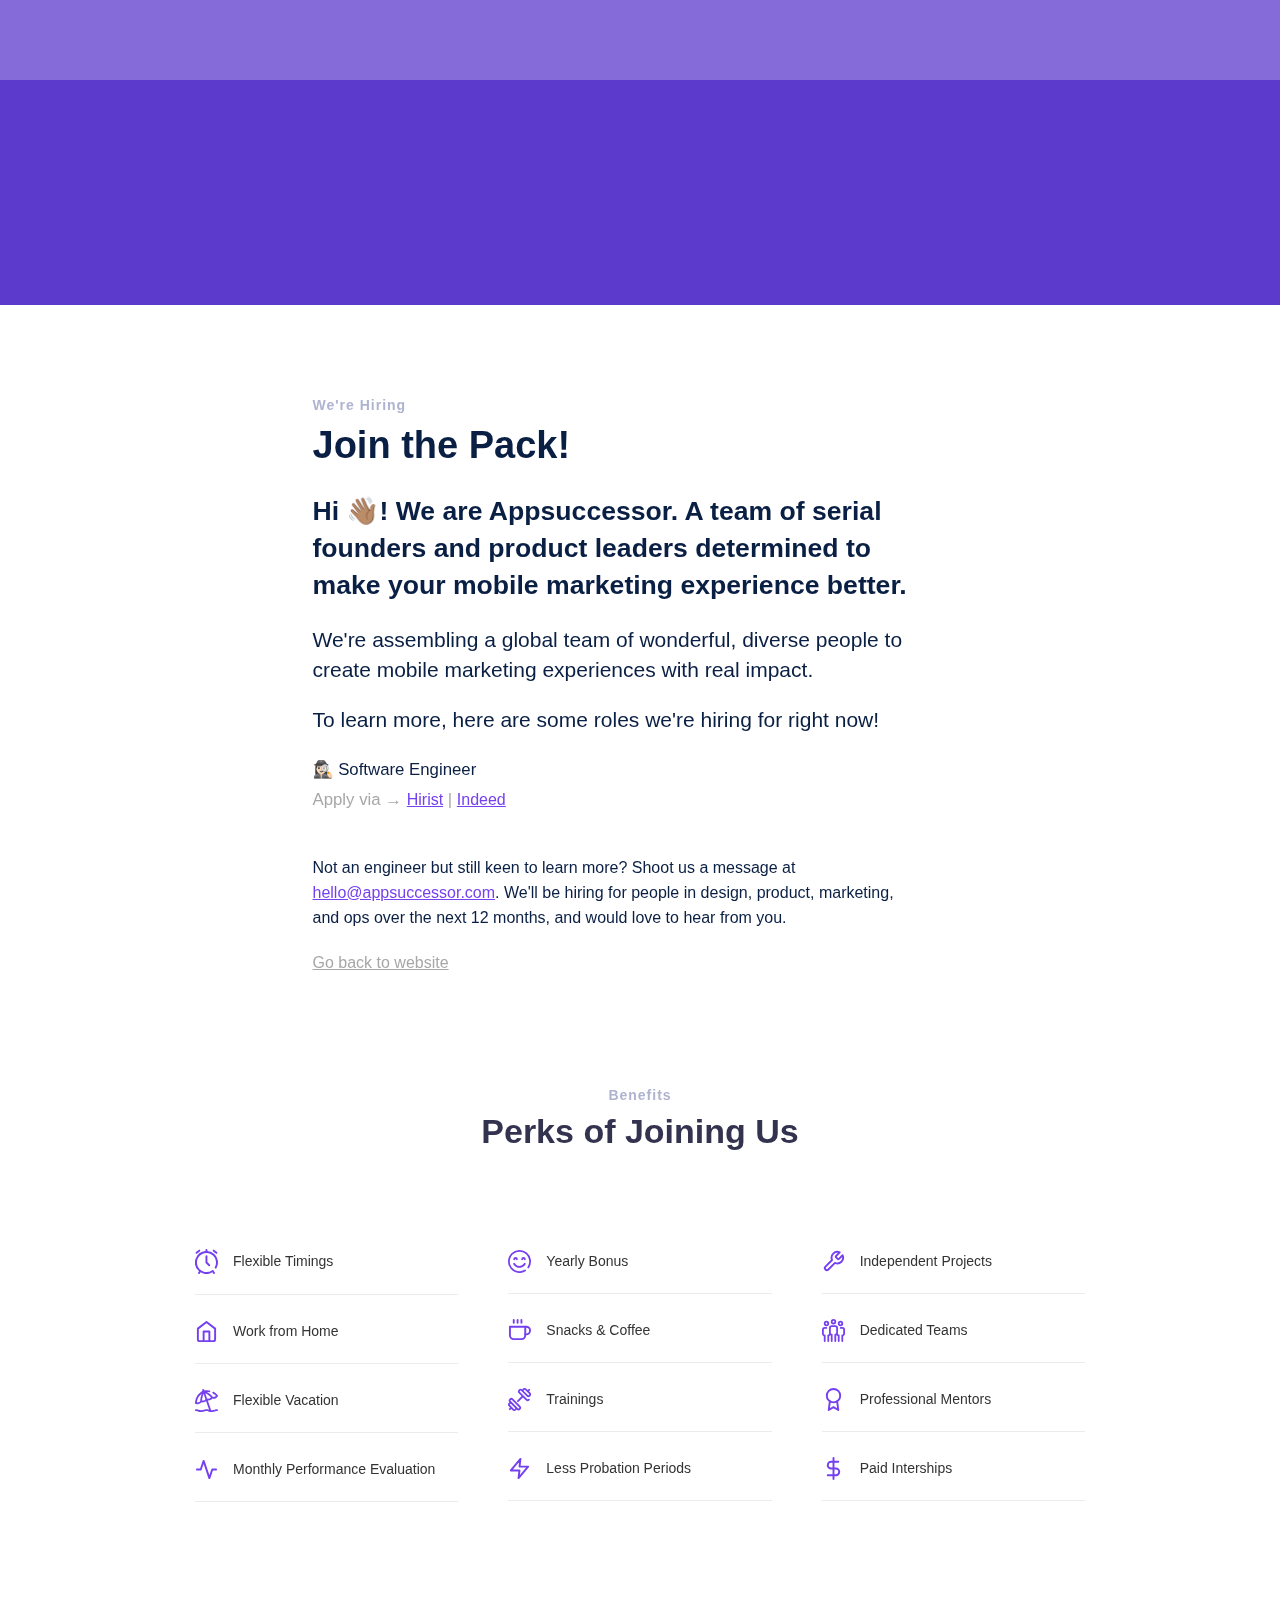
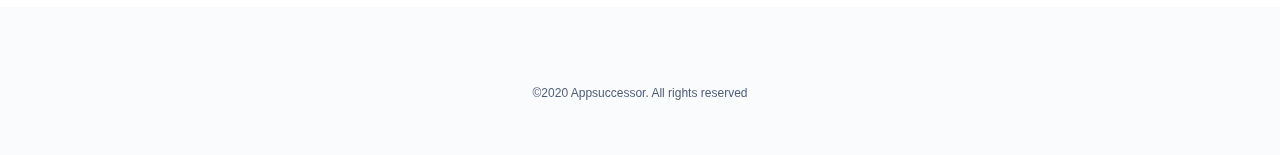
==== commit 36bc9ce3: "Update jobs.html" ====
--- a/jobs.html
+++ b/jobs.html
@@ -34,7 +34,7 @@
                 <div class="nav01_container">
                     <div class="nav01_left">
                         <a href="index.html" class="nav01_logo w-nav-brand">
-                            <img src="images/logo.svg" width="120" alt="" class="nav01_logo_image"></a>
+                            <img src="images/logo.svg" width="150" alt="" class="nav01_logo_image"></a>
                             </div>
                                                 
                                                     
@@ -44,7 +44,7 @@
                 <div class="nav01_container">
                     <div class="lnd_nav_left">
                             <a href="index.html" aria-current="page" class="nav01_logo w-nav-brand w--current">
-                            <img src="images/logo.svg" width="130" alt="" class="lnd_logo_forest"/>
+                            <img src="images/logo.svg" width="150" alt="" class="lnd_logo_forest"/>
                             </a>
                     </div>
                     
@@ -75,10 +75,7 @@
                     </p>
 
                     <p class="c01_paragraphM">
-                        We're assembling a global team of wonderful, diverse people to create a product with real impact.
-                    </p>
-                    <p class="c01_paragraphM">
-                       We're backed by the best seed funds and angels in India, and have the support we need to get this right.
+                        We're assembling a global team of wonderful, diverse people to create mobile marketing experiences with real impact.
                     </p>
                     <p class="c01_paragraphM">
                         To learn more, here are some roles we're hiring for right now!
@@ -109,7 +106,7 @@
         <div class="fe09">
             <div class="fe09_container">
                 <div class="fe08_title_wrap">
-                    <div class="fe09_title">BENEFITS</div>
+                    <div class="fe09_title">Benefits</div>
                     <h4 class="fe09_h4">Perks of Joining Us</h4>
                 </div>
                     <div class="fe09_wrap">
@@ -156,7 +153,7 @@
                             </div>
                             <div class="fe09_item_wrap">
                                 <img src="images/leader.svg" alt="" class="fe09_icon">
-                                <div class="fe09_text">Personal Teams</div>
+                                <div class="fe09_text">Dedicated Teams</div>
                             </div>
                             <div class="fe09_item_wrap">
                                 <img src="images/award.svg" alt="" class="fe09_icon">
@@ -171,7 +168,7 @@
                 </div>
             </div>
         <div class="f09">
-            <div class="f11_copy_text">©2020 Appsuccessor. All rights reserved.<br>Designed by <a href="www.behance.net/mynkdotpng" class="f11_copy_text">Mayank</a></div>
+            <div class="f11_copy_text">©2020 Appsuccessor. All rights reserved</div>
         </div>
         <!--[if lte IE 9]><script src="//cdnjs.cloudflare.com/ajax/libs/placeholders/3.0.2/placeholders.min.js"></script><![endif]-->
     </body>
